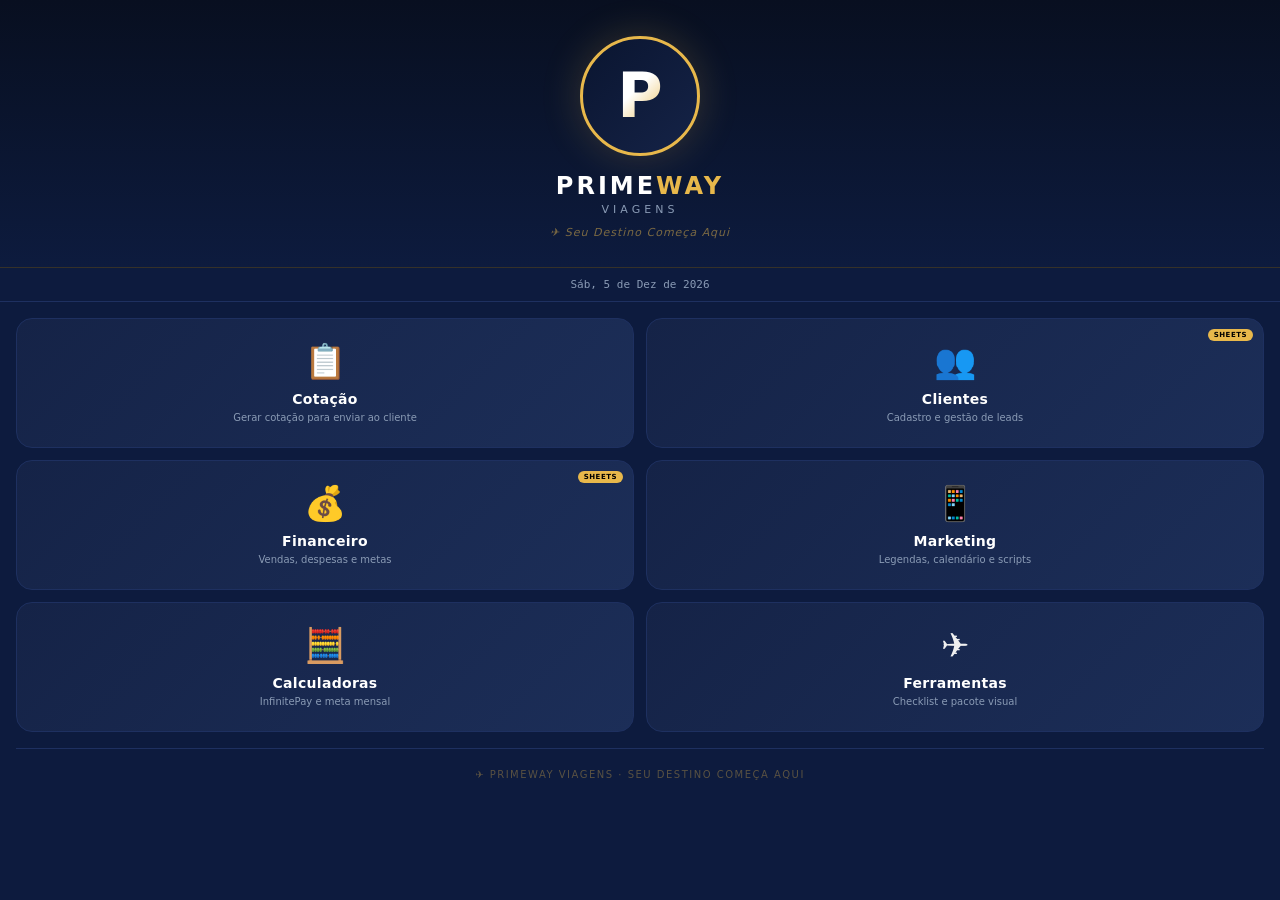
==== index.html @ 22049137 "Add files via upload" ====
<!DOCTYPE html>
<html lang="pt-BR">
<head>
<meta charset="UTF-8">
<meta name="viewport" content="width=device-width, initial-scale=1.0">
<meta name="theme-color" content="#e8b84b">
<meta name="apple-mobile-web-app-capable" content="yes">
<meta name="apple-mobile-web-app-status-bar-style" content="black-translucent">
<meta name="apple-mobile-web-app-title" content="PrimeWay">
<title>PrimeWay Viagens</title>
<link rel="stylesheet" href="style.css">
<link rel="manifest" href="manifest.json">
</head>
<body>

<!-- ═══ HOME ═══ -->
<div class="screen active" id="s-home">
  <div class="home-header">
    <div class="home-logo-circle"><div class="home-logo-p">P</div></div>
    <div class="home-brand">PRIME<span>WAY</span></div>
    <div class="home-viagens">Viagens</div>
    <div class="home-tagline">✈️ Seu Destino Começa Aqui</div>
  </div>
  <div class="home-date" id="home-date"></div>
  <div class="modules-grid">
    <div class="mod-card" onclick="ir('s-cotacao')">
      <span class="mod-ico">📋</span>
      <div class="mod-name">Cotação</div>
      <div class="mod-desc">Gerar cotação para enviar ao cliente</div>
    </div>
    <div class="mod-card" onclick="ir('s-clientes')">
      <span class="mod-ico">👥</span>
      <div class="mod-name">Clientes</div>
      <div class="mod-desc">Cadastro e gestão de leads</div>
      <div class="mod-badge">SHEETS</div>
    </div>
    <div class="mod-card" onclick="ir('s-financeiro')">
      <span class="mod-ico">💰</span>
      <div class="mod-name">Financeiro</div>
      <div class="mod-desc">Vendas, despesas e metas</div>
      <div class="mod-badge">SHEETS</div>
    </div>
    <div class="mod-card" onclick="ir('s-marketing')">
      <span class="mod-ico">📱</span>
      <div class="mod-name">Marketing</div>
      <div class="mod-desc">Legendas, calendário e scripts</div>
    </div>
    <div class="mod-card" onclick="ir('s-calc')">
      <span class="mod-ico">🧮</span>
      <div class="mod-name">Calculadoras</div>
      <div class="mod-desc">InfinitePay e meta mensal</div>
    </div>
    <div class="mod-card" onclick="ir('s-ferramentas')">
      <span class="mod-ico">✈️</span>
      <div class="mod-name">Ferramentas</div>
      <div class="mod-desc">Checklist e pacote visual</div>
    </div>
  </div>
  <div class="home-footer">✈️ PRIMEWAY VIAGENS · SEU DESTINO COMEÇA AQUI</div>
</div>

<!-- ═══ COTAÇÃO ═══ -->
<div class="screen" id="s-cotacao">
  <div class="mod-header">
    <button class="back-btn" onclick="voltar()">← Voltar</button>
    <div class="mod-header-info">
      <div class="mod-header-title">Gerador de Cotação</div>
      <div class="mod-header-sub">Texto para enviar ao cliente</div>
    </div>
    <span style="font-size:22px;">📋</span>
  </div>
  <div class="wrap">
    <div class="sec-lbl">Cliente</div>
    <div class="field"><label>Nome do cliente</label><input id="cot-nome" type="text" placeholder="Ex: Ana Silva" /></div>
    <div class="field"><label>Destino</label><input id="cot-dest" type="text" placeholder="Ex: Fortaleza, Cancún..." /></div>
    <div class="sec-lbl">Aéreo</div>
    <div class="grid2">
      <div class="field"><label>Data ida</label><input id="cot-dida" type="date" /></div>
      <div class="field"><label>Hora ida</label><input id="cot-hida" type="time" /></div>
    </div>
    <div class="grid2">
      <div class="field"><label>Data volta</label><input id="cot-dvolta" type="date" /></div>
      <div class="field"><label>Hora volta</label><input id="cot-hvolta" type="time" /></div>
    </div>
    <div class="field"><label>Cia Aérea</label><input id="cot-cia" type="text" placeholder="Ex: LATAM, GOL, Azul..." /></div>
    <div class="field"><label>Tipo de voo</label>
      <select id="cot-voo">
        <option value="">—</option>
        <option>Voo direto</option>
        <option>Com 1 escala</option>
        <option>Com 2 escalas</option>
      </select>
    </div>
    <div style="display:flex;align-items:center;justify-content:space-between;background:#152347;border:1px solid #1e3060;border-radius:10px;padding:11px 13px;margin-bottom:7px;">
      <span style="font-size:13px;color:#8a9bb5;">Bagagem 23kg inclusa</span>
      <button class="chip" id="tog-mala" onclick="this.classList.toggle('on');this.textContent=this.classList.contains('on')?'Sim':'Não';">Não</button>
    </div>
    <div class="sec-lbl">Hospedagem</div>
    <div class="field"><label>Hotel</label><input id="cot-hotel" type="text" placeholder="Ex: Hilton Garden Inn" /></div>
    <div class="grid2">
      <div class="field"><label>Categoria</label>
        <select id="cot-hcat">
          <option value="">—</option>
          <option>3 estrelas</option><option>4 estrelas</option>
          <option>5 estrelas</option><option>Resort</option><option>Pousada</option>
        </select>
      </div>
      <div class="field"><label>Noites</label><input id="cot-noites" type="number" placeholder="Ex: 5" min="1" /></div>
    </div>
    <div class="field"><label>Regime</label>
      <select id="cot-regime">
        <option value="">—</option>
        <option>Sem alimentação</option><option>Café da manhã incluso</option>
        <option>Meia pensão</option><option>All Inclusive</option>
      </select>
    </div>
    <div class="sec-lbl">Serviços</div>
    <div style="display:flex;align-items:center;justify-content:space-between;background:#152347;border:1px solid #1e3060;border-radius:10px;padding:11px 13px;margin-bottom:7px;">
      <span style="font-size:13px;color:#8a9bb5;">Transfer incluso</span>
      <button class="chip" id="tog-transfer" onclick="this.classList.toggle('on');this.textContent=this.classList.contains('on')?'Sim':'Não';">Não</button>
    </div>
    <div style="display:flex;align-items:center;justify-content:space-between;background:#152347;border:1px solid #1e3060;border-radius:10px;padding:11px 13px;margin-bottom:7px;">
      <span style="font-size:13px;color:#8a9bb5;">Seguro viagem incluso</span>
      <button class="chip" id="tog-seguro-cot" onclick="this.classList.toggle('on');this.textContent=this.classList.contains('on')?'Sim':'Não';">Não</button>
    </div>
    <div class="sec-lbl">Valores</div>
    <div class="grid2">
      <div class="field"><label>Valor por pessoa</label><input id="cot-vpax" type="text" inputmode="numeric" placeholder="0,00" oninput="fmtV(this)" /></div>
      <div class="field"><label>Nº passageiros</label><input id="cot-pax" type="number" placeholder="1" min="1" /></div>
    </div>
    <div class="field"><label>Valor total</label><input id="cot-total" type="text" inputmode="numeric" placeholder="0,00" oninput="fmtV(this)" /></div>
    <div class="field"><label>Forma de pagamento</label><input id="cot-pgto" type="text" placeholder="Ex: 10x no cartão, Pix à vista" /></div>
    <div class="sec-lbl">Adicionais</div>
    <div class="field"><textarea id="cot-add" placeholder="Passeios, ingressos, observações..."></textarea></div>
    <button class="btn-gold" onclick="gerarCotacao()">✦ GERAR COTAÇÃO</button>
    <button class="btn-sec" onclick="limparCot()">Limpar</button>
    <div id="cot-output" style="display:none;margin-top:12px;">
      <div class="output-box" id="cot-txt"></div>
      <div class="out-actions">
        <button class="btn-copy" onclick="copiarEl('cot-txt',this)">📋 Copiar</button>
        <button class="btn-wpp" onclick="wppEl('cot-txt')">📲 WhatsApp</button>
      </div>
    </div>
  </div>
</div>

<!-- ═══ CLIENTES ═══ -->
<div class="screen" id="s-clientes">
  <div class="mod-header">
    <button class="back-btn" onclick="voltar()">← Voltar</button>
    <div class="mod-header-info">
      <div class="mod-header-title">Painel de Clientes</div>
      <div class="mod-header-sub">Google Sheets sincronizado</div>
    </div>
    <div class="sync-badge s-load" id="cl-sync">⏳</div>
  </div>
  <div class="wrap">
    <div class="stats-grid" id="cl-stats">
      <div class="stat"><div class="stat-n" style="color:#60b4ff">—</div><div class="stat-l">Leads</div></div>
      <div class="stat"><div class="stat-n" style="color:#e8b84b">—</div><div class="stat-l">Andamento</div></div>
      <div class="stat"><div class="stat-n" style="color:#4af0a0">—</div><div class="stat-l">Fechados</div></div>
      <div class="stat"><div class="stat-n" style="color:#b78aff">—</div><div class="stat-l">Viajaram</div></div>
    </div>
    <div class="top-bar">
      <div class="search-wrap"><span>🔍</span><input id="cl-busca" type="text" placeholder="Buscar..." oninput="renderCL()" /></div>
      <button class="btn-sync-sm" onclick="carregarCL()">🔄</button>
      <button class="btn-add" onclick="abrirModalCL()">+ Novo</button>
    </div>
    <div class="ftags">
      <button class="ftag on" data-f="todos" onclick="setFCL('todos')">Todos</button>
      <button class="ftag" data-f="lead" onclick="setFCL('lead')">🔵 Lead</button>
      <button class="ftag" data-f="cotado" onclick="setFCL('cotado')">🟡 Cotado</button>
      <button class="ftag" data-f="negociando" onclick="setFCL('negociando')">🟣 Negociando</button>
      <button class="ftag" data-f="fechado" onclick="setFCL('fechado')">🟢 Fechado</button>
      <button class="ftag" data-f="viajou" onclick="setFCL('viajou')">🩷 Viajou</button>
      <button class="ftag" data-f="perdido" onclick="setFCL('perdido')">🔴 Perdido</button>
    </div>
    <div id="cl-lista"><div class="empty"><span>⏳</span>Carregando...</div></div>
  </div>
</div>

<!-- ═══ FINANCEIRO ═══ -->
<div class="screen" id="s-financeiro">
  <div class="mod-header">
    <button class="back-btn" onclick="voltar()">← Voltar</button>
    <div class="mod-header-info">
      <div class="mod-header-title">Controle Financeiro</div>
      <div class="mod-header-sub">Google Sheets sincronizado</div>
    </div>
    <div class="sync-badge s-load" id="fin-sync">⏳</div>
  </div>
  <div class="wrap">
    <div style="display:flex;gap:7px;margin-bottom:10px;">
      <select class="field" style="flex:1;padding:9px 12px;margin:0;" id="fin-mes" onchange="carregarFIN()">
        <option value="0">Janeiro</option><option value="1">Fevereiro</option>
        <option value="2">Março</option><option value="3">Abril</option>
        <option value="4">Maio</option><option value="5">Junho</option>
        <option value="6">Julho</option><option value="7">Agosto</option>
        <option value="8">Setembro</option><option value="9">Outubro</option>
        <option value="10">Novembro</option><option value="11">Dezembro</option>
      </select>
      <button class="btn-sync-sm" onclick="carregarFIN()">🔄</button>
    </div>
    <div class="grid2" id="fin-kpis-top" style="gap:8px;margin-bottom:8px;"></div>
    <div class="grid3" id="fin-kpis-bot" style="gap:8px;margin-bottom:10px;"></div>
    <div class="kcard" style="margin-bottom:10px;">
      <div style="display:flex;justify-content:space-between;align-items:center;margin-bottom:10px;">
        <div style="font-size:10px;font-weight:700;color:#8a9bb5;letter-spacing:1px;text-transform:uppercase;">🎯 Meta do mês</div>
        <button style="background:transparent;border:1px solid #1e3060;border-radius:6px;padding:4px 9px;font-size:10px;color:#8a9bb5;cursor:pointer;" onclick="abrirMetaFIN()">✏️ Alterar</button>
      </div>
      <div class="prog-wrap"><div class="prog-bar" id="fin-prog" style="width:0%"></div></div>
      <div class="meta-info" id="fin-meta-info"><span>Defina uma meta</span><span></span></div>
    </div>
    <div class="tabs">
      <button class="tab on" id="fin-tab-0" onclick="setTabFIN(0)">💰 Vendas</button>
      <button class="tab" id="fin-tab-1" onclick="setTabFIN(1)">📤 Despesas</button>
    </div>
    <div id="fin-pane-0">
      <button class="btn-gold" onclick="abrirVendaFIN()" style="margin-bottom:10px;">+ Registrar Venda</button>
      <div id="fin-vendas"></div>
    </div>
    <div id="fin-pane-1" style="display:none">
      <button class="btn-gold" onclick="abrirDespFIN()" style="margin-bottom:10px;">+ Registrar Despesa</button>
      <div id="fin-despesas"></div>
    </div>
  </div>
</div>

<!-- ═══ MARKETING ═══ -->
<div class="screen" id="s-marketing">
  <div class="mod-header">
    <button class="back-btn" onclick="voltar()">← Voltar</button>
    <div class="mod-header-info">
      <div class="mod-header-title">Kit de Marketing</div>
      <div class="mod-header-sub">Legendas, Calendário e Scripts</div>
    </div>
    <span style="font-size:22px;">📱</span>
  </div>
  <div class="wrap">
    <div class="tabs" style="margin-bottom:14px;">
      <button class="tab on" id="mkt-tab-0" onclick="setTabMKT(0)">✍️ Legendas</button>
      <button class="tab" id="mkt-tab-1" onclick="setTabMKT(1)">📅 Calendário</button>
      <button class="tab" id="mkt-tab-2" onclick="setTabMKT(2)">💬 Scripts</button>
    </div>
    <!-- LEGENDAS -->
    <div id="mkt-pane-0">
      <div class="sec-lbl">Tipo de post</div>
      <div class="chips" id="mkt-chips-tipo">
        <button class="chip on" data-v="promo" onclick="tMKT(this,'tipo')">🔥 Promoção</button>
        <button class="chip" data-v="pacote" onclick="tMKT(this,'tipo')">📦 Pacote</button>
        <button class="chip" data-v="dica" onclick="tMKT(this,'tipo')">💡 Dica</button>
        <button class="chip" data-v="inspi" onclick="tMKT(this,'tipo')">✨ Inspiração</button>
        <button class="chip" data-v="destaque" onclick="tMKT(this,'tipo')">📍 Destino</button>
      </div>
      <div class="sec-lbl">Público</div>
      <div class="chips" id="mkt-chips-pub">
        <button class="chip on" data-v="familia" onclick="tMKT(this,'pub')">👨‍👩‍👧 Família</button>
        <button class="chip" data-v="casal" onclick="tMKT(this,'pub')">💑 Casal</button>
        <button class="chip" data-v="geral" onclick="tMKT(this,'pub')">👥 Geral</button>
      </div>
      <div class="field"><label>Destino</label><input id="mkt-dest" type="text" placeholder="Ex: Fortaleza, Gramado..." /></div>
      <div class="grid2">
        <div class="field"><label>Preço</label><input id="mkt-preco" type="text" placeholder="Ex: R$ 1.890" /></div>
        <div class="field"><label>Parcelamento</label><input id="mkt-parc" type="text" placeholder="Ex: 10x" /></div>
      </div>
      <div class="field"><label>Destaque do pacote</label><input id="mkt-destaques" type="text" placeholder="Ex: Voo + hotel + café" /></div>
      <div class="field"><label>Período</label><input id="mkt-periodo" type="text" placeholder="Ex: Julho" /></div>
      <button class="btn-gold" onclick="gerarLegenda()">✦ GERAR LEGENDA</button>
      <button class="btn-sec" onclick="gerarLegenda(true)">↻ Outra versão</button>
      <div id="mkt-lg-out" style="display:none;margin-top:12px;">
        <div class="output-box" id="mkt-lg-txt"></div>
        <div class="out-actions">
          <button class="btn-copy" onclick="copiarEl('mkt-lg-txt',this)">📋 Copiar</button>
          <button class="btn-wpp" onclick="wppEl('mkt-lg-txt')">📲 WhatsApp</button>
        </div>
      </div>
    </div>
    <!-- CALENDÁRIO -->
    <div id="mkt-pane-1" style="display:none">
      <div class="field"><label>Mês</label>
        <select id="mkt-cal-mes">
          <option>Janeiro</option><option>Fevereiro</option><option>Março</option>
          <option>Abril</option><option>Maio</option><option>Junho</option>
          <option selected>Julho</option><option>Agosto</option><option>Setembro</option>
          <option>Outubro</option><option>Novembro</option><option>Dezembro</option>
        </select>
      </div>
      <div class="field"><label>Destinos (separe por vírgula)</label><input id="mkt-cal-dest" type="text" placeholder="Ex: Fortaleza, Gramado, Buenos Aires" /></div>
      <button class="btn-gold" onclick="gerarCal()">✦ GERAR CALENDÁRIO</button>
      <div id="mkt-cal-out" style="display:none;margin-top:12px;"></div>
    </div>
    <!-- SCRIPTS -->
    <div id="mkt-pane-2" style="display:none">
      <div class="field"><label>Nome do cliente</label><input id="mkt-sc-nome" type="text" placeholder="Ex: Ana" oninput="renderScripts()" /></div>
      <div class="field"><label>Destino</label><input id="mkt-sc-dest" type="text" placeholder="Ex: Fortaleza" oninput="renderScripts()" /></div>
      <div id="mkt-scripts" style="margin-top:8px;"></div>
    </div>
  </div>
</div>

<!-- ═══ CALCULADORAS ═══ -->
<div class="screen" id="s-calc">
  <div class="mod-header">
    <button class="back-btn" onclick="voltar()">← Voltar</button>
    <div class="mod-header-info">
      <div class="mod-header-title">Calculadoras</div>
      <div class="mod-header-sub">InfinitePay e Meta Mensal</div>
    </div>
    <span style="font-size:22px;">🧮</span>
  </div>
  <div class="wrap">
    <div class="tabs">
      <button class="tab on" id="calc-tab-0" onclick="setTabCALC(0)">💳 InfinitePay</button>
      <button class="tab" id="calc-tab-1" onclick="setTabCALC(1)">🎯 Meta Mensal</button>
    </div>
    <!-- INFINITEPAY -->
    <div id="calc-pane-0">
      <div class="sec-lbl">Canal</div>
      <div class="chips" id="calc-chips-canal">
        <button class="chip on" data-v="maquininha" onclick="tCALC(this,'canal')">🖥️ Maquininha</button>
        <button class="chip" data-v="link" onclick="tCALC(this,'canal')">🔗 Link Online</button>
      </div>
      <div class="sec-lbl">Modalidade</div>
      <div class="chips" id="calc-chips-tipo">
        <button class="chip on" data-v="credito" onclick="tCALC(this,'tipo')">Crédito</button>
        <button class="chip" data-v="debito" onclick="tCALC(this,'tipo')">Débito</button>
        <button class="chip" data-v="pix" onclick="tCALC(this,'tipo')">Pix</button>
      </div>
      <div id="calc-parc-sec">
        <div class="sec-lbl">Parcelas</div>
        <div class="parc-wrap" id="calc-parc-wrap"></div>
      </div>
      <div class="sec-lbl">Valor que você quer receber</div>
      <div class="field"><label>R$</label><input id="calc-valor" type="text" inputmode="numeric" placeholder="0,00" oninput="fmtV(this);calcIP()" /></div>
      <div class="divl"></div>
      <div id="calc-ip-res"><div class="empty"><span>🧮</span>Digite um valor acima</div></div>
    </div>
    <!-- META -->
    <div id="calc-pane-1" style="display:none">
      <div class="sec-lbl">Defina sua meta</div>
      <div class="field"><label>Meta de comissão no mês (R$)</label><input id="meta-val" type="text" inputmode="numeric" placeholder="Ex: 3.000,00" oninput="fmtV(this);calcMeta()" /></div>
      <div class="field"><label>Dias úteis no mês</label><input id="meta-dias" type="number" placeholder="22" value="22" oninput="calcMeta()" /></div>
      <div class="field"><label>Ticket médio por venda (R$)</label><input id="meta-ticket" type="text" inputmode="numeric" placeholder="Ex: 500,00" oninput="fmtV(this);calcMeta()" /></div>
      <div class="divl"></div>
      <div id="meta-res"><div class="empty"><span>🎯</span>Preencha os campos acima</div></div>
    </div>
  </div>
</div>

<!-- ═══ FERRAMENTAS ═══ -->
<div class="screen" id="s-ferramentas">
  <div class="mod-header">
    <button class="back-btn" onclick="voltar()">← Voltar</button>
    <div class="mod-header-info">
      <div class="mod-header-title">Ferramentas</div>
      <div class="mod-header-sub">Checklist e Pacote Visual</div>
    </div>
    <span style="font-size:22px;">✈️</span>
  </div>
  <div class="wrap">
    <div class="tabs">
      <button class="tab on" id="fer-tab-0" onclick="setTabFER(0)">☑️ Checklist</button>
      <button class="tab" id="fer-tab-1" onclick="setTabFER(1)">🎨 Pacote Visual</button>
    </div>
    <!-- CHECKLIST -->
    <div id="fer-pane-0">
      <div class="field"><label>Nome do cliente</label><input id="ck-nome" type="text" placeholder="Ex: Ana e João" /></div>
      <div class="grid2">
        <div class="field"><label>Destino</label><input id="ck-dest" type="text" placeholder="Ex: Cancún" /></div>
        <div class="field"><label>Data ida</label><input id="ck-data" type="date" /></div>
      </div>
      <div class="sec-lbl">Tipo de viagem</div>
      <div class="chips" id="ck-chips-tipo">
        <button class="chip on" data-v="nacional" onclick="tCK(this)">🇧🇷 Nacional</button>
        <button class="chip" data-v="internacional" onclick="tCK(this)">🌎 Internacional</button>
      </div>
      <div class="sec-lbl">Incluso no pacote</div>
      <div class="chips" id="ck-chips-inc">
        <button class="chip on" data-v="voo" onclick="mCK(this)">✈️ Voo</button>
        <button class="chip on" data-v="hotel" onclick="mCK(this)">🏨 Hotel</button>
        <button class="chip" data-v="transfer" onclick="mCK(this)">🚐 Transfer</button>
        <button class="chip" data-v="carro" onclick="mCK(this)">🚗 Carro</button>
        <button class="chip" data-v="seguro" onclick="mCK(this)">🛡️ Seguro</button>
      </div>
      <button class="btn-gold" onclick="gerarCK()">✦ GERAR CHECKLIST</button>
      <div id="ck-output" style="display:none;margin-top:12px;">
        <div class="out-tabs">
          <button class="otab on" id="ck-ot-0" onclick="setOTabCK(0)">☑️ Interativo</button>
          <button class="otab" id="ck-ot-1" onclick="setOTabCK(1)">📲 Enviar</button>
        </div>
        <div id="ck-out-0"></div>
        <div id="ck-out-1" style="display:none"></div>
      </div>
    </div>
    <!-- PACOTE VISUAL -->
    <div id="fer-pane-1" style="display:none">
      <div class="field"><label>Destino</label><input id="pv-dest" type="text" placeholder="Ex: Fortaleza, Cancún..." /></div>
      <div class="grid2">
        <div class="field"><label>Duração</label><input id="pv-dur" type="text" placeholder="Ex: 5 dias / 4 noites" /></div>
        <div class="field"><label>Período</label><input id="pv-periodo" type="text" placeholder="Ex: Julho" /></div>
      </div>
      <div class="sec-lbl">Público</div>
      <div class="chips" id="pv-chips-pub">
        <button class="chip on" data-v="Família" onclick="tPV(this,'pub')">👨‍👩‍👧 Família</button>
        <button class="chip" data-v="Casal" onclick="tPV(this,'pub')">💑 Casal</button>
        <button class="chip" data-v="Individual" onclick="tPV(this,'pub')">👤 Individual</button>
      </div>
      <div class="sec-lbl">Incluso</div>
      <div class="chips" id="pv-chips-inc">
        <button class="chip on" data-v="✈️ Passagem aérea" onclick="mPV(this)">✈️ Passagem</button>
        <button class="chip on" data-v="🏨 Hotel" onclick="mPV(this)">🏨 Hotel</button>
        <button class="chip" data-v="🚐 Transfer" onclick="mPV(this)">🚐 Transfer</button>
        <button class="chip" data-v="🍳 Café da manhã" onclick="mPV(this)">🍳 Café</button>
        <button class="chip" data-v="🛡️ Seguro viagem" onclick="mPV(this)">🛡️ Seguro</button>
        <button class="chip" data-v="🎡 Passeios" onclick="mPV(this)">🎡 Passeios</button>
      </div>
      <div class="grid2">
        <div class="field"><label>Preço por pessoa</label><input id="pv-preco" type="text" inputmode="numeric" placeholder="0,00" oninput="fmtV(this)" /></div>
        <div class="field"><label>Parcelamento</label><input id="pv-parc" type="text" placeholder="Ex: 10x no cartão" /></div>
      </div>
      <div class="sec-lbl">Tema visual</div>
      <div class="tema-grid">
        <button class="tema-btn on" data-t="t-praia" onclick="tTema(this)">🏖️<span>Praia</span></button>
        <button class="tema-btn" data-t="t-montanha" onclick="tTema(this)">🏔️<span>Natureza</span></button>
        <button class="tema-btn" data-t="t-cidade" onclick="tTema(this)">🌆<span>Cidade</span></button>
        <button class="tema-btn" data-t="t-romance" onclick="tTema(this)">💑<span>Romance</span></button>
        <button class="tema-btn" data-t="t-aventura" onclick="tTema(this)">🧗<span>Aventura</span></button>
        <button class="tema-btn" data-t="t-luxo" onclick="tTema(this)">✨<span>Premium</span></button>
      </div>
      <button class="btn-gold" onclick="gerarPV()">✦ GERAR PACOTE</button>
      <div id="pv-output" style="display:none;margin-top:12px;">
        <div class="out-tabs">
          <button class="otab on" id="pv-ot-0" onclick="setOTabPV(0)">🎨 Card</button>
          <button class="otab" id="pv-ot-1" onclick="setOTabPV(1)">📝 Canva</button>
          <button class="otab" id="pv-ot-2" onclick="setOTabPV(2)">📲 WhatsApp</button>
        </div>
        <div id="pv-out-0"></div>
        <div id="pv-out-1" style="display:none"></div>
        <div id="pv-out-2" style="display:none"></div>
      </div>
    </div>
  </div>
</div>

<!-- ═══ MODAL CLIENTES ═══ -->
<div class="overlay" id="ov-cl" onclick="fOv('ov-cl',event)">
  <div class="modal" onclick="event.stopPropagation()">
    <div class="modal-title" id="cl-modal-title">Novo Cliente</div>
    <input type="hidden" id="cl-edit-id" />
    <div class="mgrid2">
      <div class="mfield"><label>Nome</label><input id="cl-f-nome" type="text" /></div>
      <div class="mfield"><label>WhatsApp</label><input id="cl-f-wpp" type="tel" /></div>
    </div>
    <div class="mgrid2">
      <div class="mfield"><label>Destino</label><input id="cl-f-dest" type="text" /></div>
      <div class="mfield"><label>Público</label>
        <select id="cl-f-pub"><option>Família</option><option>Casal</option><option>Individual</option><option>Grupo</option></select>
      </div>
    </div>
    <div class="mgrid2">
      <div class="mfield"><label>Valor (R$)</label><input id="cl-f-valor" type="text" inputmode="numeric" placeholder="0,00" oninput="fmtV(this)" /></div>
      <div class="mfield"><label>Data viagem</label><input id="cl-f-data" type="date" /></div>
    </div>
    <div class="mgrid2">
      <div class="mfield"><label>Status</label>
        <select id="cl-f-status">
          <option value="lead">🔵 Lead</option><option value="cotado">🟡 Cotado</option>
          <option value="negociando">🟣 Negociando</option><option value="fechado">🟢 Fechado</option>
          <option value="viajou">🩷 Viajou</option><option value="perdido">🔴 Perdido</option>
        </select>
      </div>
      <div class="mfield"><label>Follow-up</label><input id="cl-f-fu" type="date" /></div>
    </div>
    <div class="mfield"><label>Observações</label><textarea id="cl-f-obs"></textarea></div>
    <button class="btn-gold" id="cl-save-btn" onclick="salvarCL()">💾 Salvar</button>
    <button class="btn-sec" onclick="fOv('ov-cl')">Cancelar</button>
  </div>
</div>

<!-- ═══ MODAL VENDA ═══ -->
<div class="overlay" id="ov-fin-v" onclick="fOv('ov-fin-v',event)">
  <div class="modal" onclick="event.stopPropagation()">
    <div class="modal-title" id="fin-v-title">Registrar Venda</div>
    <input type="hidden" id="fin-v-id" />
    <div class="mfield"><label>Cliente / Destino</label><input id="fin-v-nome" type="text" placeholder="Ex: Ana — Fortaleza" /></div>
    <div class="mgrid2">
      <div class="mfield"><label>Hotel (R$)</label><input id="fin-v-hotel" type="text" inputmode="numeric" placeholder="0,00" oninput="fmtV(this);calcComFIN()" /></div>
      <div class="mfield"><label>Margem hotel</label>
        <select id="fin-v-mh" onchange="calcComFIN()"><option value="0">0%</option><option value="5">5%</option><option value="10" selected>10%</option><option value="15">15%</option></select>
      </div>
    </div>
    <div class="mgrid2">
      <div class="mfield"><label>Voo (R$)</label><input id="fin-v-voo" type="text" inputmode="numeric" placeholder="0,00" oninput="fmtV(this);calcComFIN()" /></div>
      <div class="mfield"><label>Margem voo</label>
        <select id="fin-v-mv" onchange="calcComFIN()"><option value="0">0%</option><option value="5" selected>5%</option><option value="10">10%</option></select>
      </div>
    </div>
    <div class="mgrid2">
      <div class="mfield"><label>Outros (R$)</label><input id="fin-v-out" type="text" inputmode="numeric" placeholder="0,00" oninput="fmtV(this);calcComFIN()" /></div>
      <div class="mfield"><label>Margem outros</label>
        <select id="fin-v-mo" onchange="calcComFIN()"><option value="0" selected>0%</option><option value="5">5%</option><option value="10">10%</option><option value="15">15%</option></select>
      </div>
    </div>
    <div class="mgrid2">
      <div class="mfield"><label>Seguro (R$)</label><input id="fin-v-seg" type="text" inputmode="numeric" placeholder="0,00" oninput="fmtV(this);calcComFIN()" /></div>
      <div class="mfield"><label>Data fechamento</label><input id="fin-v-data" type="date" /></div>
    </div>
    <div class="preview-box" id="fin-v-prev">Preencha os valores</div>
    <button class="btn-gold" id="fin-v-btn" onclick="salvarVendaFIN()">💾 Salvar Venda</button>
    <button class="btn-sec" onclick="fOv('ov-fin-v')">Cancelar</button>
  </div>
</div>

<!-- ═══ MODAL DESPESA ═══ -->
<div class="overlay" id="ov-fin-d" onclick="fOv('ov-fin-d',event)">
  <div class="modal" onclick="event.stopPropagation()">
    <div class="modal-title">Registrar Despesa</div>
    <div class="mfield"><label>Descrição</label><input id="fin-d-nome" type="text" placeholder="Ex: Canva Pro, Google Ads..." /></div>
    <div class="mgrid2">
      <div class="mfield"><label>Valor (R$)</label><input id="fin-d-val" type="text" inputmode="numeric" placeholder="0,00" oninput="fmtV(this)" /></div>
      <div class="mfield"><label>Categoria</label>
        <select id="fin-d-cat"><option>📱 Marketing</option><option>🛠️ Ferramentas</option><option>📦 Operacional</option><option>💼 Outros</option></select>
      </div>
    </div>
    <div class="mfield"><label>Data</label><input id="fin-d-data" type="date" /></div>
    <button class="btn-gold" id="fin-d-btn" onclick="salvarDespFIN()">💾 Salvar</button>
    <button class="btn-sec" onclick="fOv('ov-fin-d')">Cancelar</button>
  </div>
</div>

<!-- ═══ MODAL META ═══ -->
<div class="overlay" id="ov-fin-m" onclick="fOv('ov-fin-m',event)">
  <div class="modal" onclick="event.stopPropagation()">
    <div class="modal-title">🎯 Meta do Mês</div>
    <div class="mfield"><label>Meta de comissão (R$)</label><input id="fin-m-val" type="text" inputmode="numeric" placeholder="0,00" oninput="fmtV(this)" /></div>
    <button class="btn-gold" onclick="salvarMetaFIN()">✅ Salvar Meta</button>
    <button class="btn-sec" onclick="fOv('ov-fin-m')">Cancelar</button>
  </div>
</div>

<div class="toast" id="toast"></div>

<script src="app-part1.js"></script>
<script src="app-part2.js"></script>
</body>
</html>
---- style.css ----
:root{
  --navy:#0d1b3e;--navy2:#152347;--navy3:#1c2e58;
  --gold:#e8b84b;--gold2:#c9920a;
  --text:#f0f0f0;--muted:#8a9bb5;--border:#1e3060;
  --green:#4af0a0;--red:#ff6b6b;--blue:#60b4ff;--purple:#b78aff;
}
*{box-sizing:border-box;margin:0;padding:0;}
body{background:var(--navy);color:var(--text);font-family:system-ui,-apple-system,sans-serif;min-height:100vh;overflow-x:hidden;}
.screen{display:none;min-height:100vh;}.screen.active{display:block;}

/* HOME */
.home-header{background:linear-gradient(180deg,#080f20,var(--navy));padding:36px 20px 28px;text-align:center;border-bottom:1px solid rgba(232,184,75,.2);}
.home-logo-circle{width:120px;height:120px;border-radius:50%;border:3px solid var(--gold);margin:0 auto 16px;display:flex;align-items:center;justify-content:center;background:linear-gradient(135deg,#0a1530,#152347);box-shadow:0 0 40px rgba(232,184,75,.2);}
.home-logo-p{font-size:62px;font-weight:900;background:linear-gradient(135deg,#fff 40%,var(--gold));-webkit-background-clip:text;-webkit-text-fill-color:transparent;line-height:1;}
.home-brand{font-size:24px;font-weight:800;letter-spacing:3px;color:#fff;}
.home-brand span{color:var(--gold);}
.home-viagens{font-size:11px;letter-spacing:4px;color:var(--muted);text-transform:uppercase;margin-top:3px;}
.home-tagline{font-size:11px;color:rgba(232,184,75,.5);margin-top:10px;font-style:italic;letter-spacing:1px;}
.home-date{text-align:center;padding:10px;font-size:11px;color:var(--muted);font-family:monospace;border-bottom:1px solid var(--border);}
.modules-grid{display:grid;grid-template-columns:1fr 1fr;gap:12px;padding:16px;}
.mod-card{background:linear-gradient(135deg,var(--navy2),var(--navy3));border:1px solid var(--border);border-radius:16px;padding:22px 14px;text-align:center;cursor:pointer;transition:all .2s;position:relative;overflow:hidden;}
.mod-card:active{transform:scale(.97);border-color:rgba(232,184,75,.4);}
.mod-ico{font-size:34px;margin-bottom:10px;display:block;}
.mod-name{font-size:14px;font-weight:800;color:#fff;letter-spacing:.3px;}
.mod-desc{font-size:10px;color:var(--muted);margin-top:4px;line-height:1.4;}
.mod-badge{position:absolute;top:10px;right:10px;background:var(--gold);color:#000;font-size:7px;font-weight:800;padding:2px 6px;border-radius:6px;letter-spacing:.5px;}
.home-footer{text-align:center;padding:20px 16px;font-size:10px;color:rgba(232,184,75,.35);letter-spacing:1.5px;border-top:1px solid var(--border);margin:0 16px;}

/* MODULE HEADER */
.mod-header{background:linear-gradient(135deg,#080f20,var(--navy2));border-bottom:1px solid rgba(232,184,75,.15);padding:14px 16px;display:flex;align-items:center;gap:12px;position:sticky;top:0;z-index:50;}
.back-btn{background:rgba(232,184,75,.1);border:1px solid rgba(232,184,75,.3);border-radius:9px;padding:8px 14px;color:var(--gold);font-size:13px;font-weight:700;cursor:pointer;flex-shrink:0;}
.mod-header-info{flex:1;}
.mod-header-title{font-size:15px;font-weight:800;color:#fff;}
.mod-header-sub{font-size:10px;color:var(--muted);margin-top:1px;letter-spacing:.5px;text-transform:uppercase;}

/* COMMON */
.wrap{max-width:520px;margin:0 auto;padding:14px 14px 40px;}
.sec-lbl{font-size:10px;font-weight:700;color:var(--muted);letter-spacing:1.3px;text-transform:uppercase;margin-bottom:8px;margin-top:14px;display:flex;align-items:center;gap:8px;}
.sec-lbl::after{content:'';flex:1;height:1px;background:var(--border);}
.field{background:var(--navy2);border:1px solid var(--border);border-radius:10px;padding:10px 13px;margin-bottom:7px;transition:border-color .15s;}
.field:focus-within{border-color:rgba(232,184,75,.5);}
.field label{display:block;font-size:9px;font-weight:700;color:var(--muted);letter-spacing:1px;text-transform:uppercase;margin-bottom:3px;}
.field input,.field select,.field textarea{width:100%;background:transparent;border:none;outline:none;font-size:14px;color:var(--text);font-family:inherit;}
.field textarea{resize:none;min-height:56px;line-height:1.5;}
.field select option{background:var(--navy2);}
.grid2{display:grid;grid-template-columns:1fr 1fr;gap:7px;}
.grid3{display:grid;grid-template-columns:1fr 1fr 1fr;gap:7px;}
.chips{display:flex;flex-wrap:wrap;gap:6px;margin-bottom:8px;}
.chip{padding:6px 12px;border:1px solid var(--border);border-radius:16px;background:transparent;font-size:11px;font-weight:600;color:var(--muted);cursor:pointer;transition:all .15s;}
.chip.on{background:rgba(232,184,75,.12);color:var(--gold);border-color:rgba(232,184,75,.4);}
.btn-gold{width:100%;padding:14px;background:linear-gradient(135deg,var(--gold),var(--gold2));border:none;border-radius:11px;font-size:13px;font-weight:800;color:#000;cursor:pointer;letter-spacing:.3px;margin-top:6px;}
.btn-gold:active{opacity:.85;}
.btn-sec{width:100%;padding:11px;background:transparent;border:1px solid var(--border);border-radius:10px;font-size:12px;font-weight:700;color:var(--muted);cursor:pointer;margin-top:6px;}
.divl{height:1px;background:var(--border);margin:14px 0;}
.kcard{background:var(--navy2);border:1px solid var(--border);border-radius:12px;padding:12px 14px;margin-bottom:8px;}
.kcard-lbl{font-size:9px;font-weight:700;color:var(--muted);letter-spacing:1px;text-transform:uppercase;margin-bottom:4px;}
.kcard-val{font-size:20px;font-weight:800;letter-spacing:-.5px;}
.kcard-sub{font-size:10px;color:var(--muted);margin-top:3px;}
.output-box{background:var(--navy2);border:1px solid var(--border);border-radius:12px;padding:16px;white-space:pre-wrap;font-size:12px;line-height:1.8;color:var(--text);max-height:400px;overflow-y:auto;}
.out-actions{display:flex;gap:7px;margin-top:8px;}
.btn-copy{flex:1;padding:11px;border-radius:9px;border:1px solid var(--border);background:var(--navy2);font-size:11px;font-weight:700;color:var(--text);cursor:pointer;}
.btn-wpp{flex:1;padding:11px;border-radius:9px;border:none;background:#25d366;font-size:11px;font-weight:700;color:#fff;cursor:pointer;}
.empty{text-align:center;padding:28px 0;color:var(--muted);font-size:12px;line-height:2;}
.empty span{font-size:28px;display:block;margin-bottom:8px;}
.preview-box{background:rgba(74,240,160,.07);border:1px solid rgba(74,240,160,.2);border-radius:10px;padding:11px 13px;font-size:12px;color:var(--green);font-weight:700;text-align:center;margin-top:4px;}
.toast{position:fixed;bottom:24px;left:50%;transform:translateX(-50%);background:var(--navy3);border:1px solid var(--gold);color:var(--gold);padding:10px 20px;border-radius:20px;font-size:12px;font-weight:700;z-index:999;opacity:0;transition:opacity .3s;pointer-events:none;white-space:nowrap;}
.toast.show{opacity:1;}
.sync-badge{font-size:10px;padding:3px 8px;border-radius:6px;font-weight:700;flex-shrink:0;}
.s-ok{background:rgba(74,240,160,.15);color:var(--green);}
.s-err{background:rgba(255,107,107,.15);color:var(--red);}
.s-load{background:rgba(232,184,75,.15);color:var(--gold);}
.tabs{display:flex;gap:5px;margin-bottom:10px;}
.tab{flex:1;padding:9px;border:1px solid var(--border);border-radius:9px;background:transparent;color:var(--muted);font-size:11px;font-weight:700;cursor:pointer;text-align:center;}
.tab.on{background:var(--gold);color:#000;border-color:var(--gold);}
.out-tabs{display:flex;gap:5px;margin-bottom:10px;}
.otab{flex:1;padding:8px;border:1px solid var(--border);border-radius:8px;background:transparent;font-size:10px;font-weight:700;color:var(--muted);cursor:pointer;text-align:center;}
.otab.on{background:var(--navy3);color:var(--text);border-color:var(--muted);}
.det-row{display:flex;justify-content:space-between;align-items:center;padding:6px 0;border-bottom:1px solid var(--border);}
.det-row:last-child{border-bottom:none;}
.det-k{font-size:11px;color:var(--muted);}
.det-v{font-size:12px;font-weight:700;}
.top-bar{display:flex;gap:7px;margin-bottom:8px;}
.search-wrap{flex:1;background:var(--navy2);border:1px solid var(--border);border-radius:9px;padding:9px 12px;display:flex;align-items:center;gap:7px;}
.search-wrap input{flex:1;border:none;outline:none;font-size:13px;background:transparent;color:var(--text);}
.btn-add{background:linear-gradient(135deg,var(--gold),var(--gold2));border:none;border-radius:9px;padding:9px 13px;font-size:12px;font-weight:800;color:#000;cursor:pointer;}
.btn-sync-sm{background:var(--navy2);border:1px solid var(--border);border-radius:9px;padding:9px 11px;font-size:14px;cursor:pointer;}
.ftags{display:flex;gap:5px;overflow-x:auto;padding-bottom:4px;margin-bottom:8px;}
.ftag{flex-shrink:0;padding:5px 10px;border:1px solid var(--border);border-radius:14px;background:var(--navy2);font-size:10px;font-weight:700;color:var(--muted);cursor:pointer;}
.ftag.on{color:#fff;}
.ftag[data-f="todos"].on{background:var(--navy3);border-color:var(--muted);}
.ftag[data-f="lead"].on{background:#1565c0;border-color:#1565c0;}
.ftag[data-f="cotado"].on{background:#f57c00;border-color:#f57c00;color:#000;}
.ftag[data-f="negociando"].on{background:#6a1b9a;border-color:#6a1b9a;}
.ftag[data-f="fechado"].on{background:#2e7d32;border-color:#2e7d32;}
.ftag[data-f="viajou"].on{background:#880e4f;border-color:#880e4f;}
.ftag[data-f="perdido"].on{background:#b71c1c;border-color:#b71c1c;}
.stats-grid{display:grid;grid-template-columns:repeat(4,1fr);gap:6px;margin-bottom:10px;}
.stat{background:var(--navy2);border:1px solid var(--border);border-radius:10px;padding:9px 6px;text-align:center;}
.stat-n{font-size:18px;font-weight:800;}
.stat-l{font-size:8px;color:var(--muted);text-transform:uppercase;letter-spacing:.5px;margin-top:2px;}
.cc{background:var(--navy2);border:1px solid var(--border);border-radius:12px;margin-bottom:7px;overflow:hidden;}
.cc-hdr{padding:11px 13px;display:flex;align-items:center;gap:9px;cursor:pointer;}
.cc-av{width:36px;height:36px;border-radius:50%;display:flex;align-items:center;justify-content:center;font-size:13px;font-weight:800;color:#fff;flex-shrink:0;}
.cc-info{flex:1;min-width:0;}
.cc-nome{font-size:13px;font-weight:700;white-space:nowrap;overflow:hidden;text-overflow:ellipsis;}
.cc-sub{font-size:10px;color:var(--muted);margin-top:1px;}
.cc-right{text-align:right;flex-shrink:0;}
.sbadge{font-size:9px;font-weight:700;padding:3px 7px;border-radius:8px;}
.sb-lead{background:#e3f2fd;color:#1565c0;}.sb-cotado{background:#fff3e0;color:#e65100;}.sb-negociando{background:#f3e5f5;color:#6a1b9a;}.sb-fechado{background:#e8f5e9;color:#2e7d32;}.sb-viajou{background:#fce4ec;color:#880e4f;}.sb-perdido{background:#ffebee;color:#b71c1c;}
.cc-val{font-size:11px;font-weight:700;margin-top:3px;}
.cc-det{display:none;border-top:1px solid var(--border);padding:10px 13px;}
.cc-det.open{display:block;}
.dg{display:grid;grid-template-columns:1fr 1fr;gap:6px;margin-bottom:8px;}
.dg-item{background:var(--navy3);border-radius:7px;padding:7px 9px;}
.dg-lbl{font-size:8px;font-weight:700;color:var(--muted);letter-spacing:.8px;text-transform:uppercase;margin-bottom:2px;}
.dg-val{font-size:12px;font-weight:600;}
.obs-box{background:var(--navy3);border-radius:7px;padding:8px 10px;margin-bottom:8px;}
.cc-acts{display:flex;gap:5px;flex-wrap:wrap;}
.act{padding:7px 10px;border-radius:7px;border:1px solid var(--border);background:transparent;font-size:10px;font-weight:700;color:var(--muted);cursor:pointer;}
.act.wpp{background:#25d366;border-color:#25d366;color:#fff;}
.act.danger{color:var(--red);}
.fu-alerta{font-size:11px;color:var(--gold);margin-top:7px;font-weight:600;}
.prog-wrap{height:10px;background:var(--navy3);border-radius:5px;overflow:hidden;margin-bottom:6px;}
.prog-bar{height:100%;border-radius:5px;background:linear-gradient(90deg,var(--gold),var(--green));transition:width .4s;}
.meta-info{display:flex;justify-content:space-between;font-size:11px;color:var(--muted);}
.meta-info b{color:var(--text);}
.vc{background:var(--navy2);border:1px solid var(--border);border-radius:12px;margin-bottom:7px;overflow:hidden;}
.vc-hdr{padding:11px 13px;display:flex;align-items:center;gap:9px;cursor:pointer;}
.vc-ico{width:34px;height:34px;border-radius:8px;background:var(--navy3);display:flex;align-items:center;justify-content:center;font-size:15px;flex-shrink:0;}
.vc-info{flex:1;min-width:0;}
.vc-nome{font-size:13px;font-weight:700;white-space:nowrap;overflow:hidden;text-overflow:ellipsis;}
.vc-sub{font-size:10px;color:var(--muted);margin-top:1px;}
.vc-right{text-align:right;flex-shrink:0;}
.vc-com{font-size:15px;font-weight:800;color:var(--green);}
.vc-tot{font-size:10px;color:var(--muted);margin-top:1px;}
.vc-det{display:none;border-top:1px solid var(--border);padding:10px 13px;}
.vc-det.open{display:block;}
.vg{display:grid;grid-template-columns:1fr 1fr 1fr;gap:6px;margin-bottom:8px;}
.vg-item{background:var(--navy3);border-radius:7px;padding:7px 9px;}
.vg-lbl{font-size:8px;font-weight:700;color:var(--muted);letter-spacing:.8px;text-transform:uppercase;margin-bottom:2px;}
.vg-val{font-size:12px;font-weight:700;}
.dc{background:var(--navy2);border:1px solid var(--border);border-radius:12px;margin-bottom:7px;padding:11px 13px;display:flex;align-items:center;gap:9px;}
.dc-ico{font-size:18px;flex-shrink:0;}
.dc-info{flex:1;min-width:0;}
.dc-nome{font-size:13px;font-weight:700;}
.dc-sub{font-size:10px;color:var(--muted);margin-top:1px;}
.dc-val{font-size:14px;font-weight:800;color:var(--red);flex-shrink:0;}
.dc-del{background:transparent;border:none;font-size:15px;cursor:pointer;padding:4px;color:var(--muted);}
.parc-wrap{display:flex;gap:5px;flex-wrap:wrap;margin-bottom:8px;}
.parc-btn{flex:1;min-width:40px;padding:8px 2px;border:1px solid var(--border);border-radius:8px;background:transparent;color:var(--muted);font-size:11px;cursor:pointer;text-align:center;}
.parc-btn.on{border-color:var(--gold);color:var(--gold);background:rgba(232,184,75,.07);}
.cl-grupo-title{font-size:11px;font-weight:800;padding:8px 0 5px;border-bottom:1px solid var(--border);margin-bottom:5px;display:flex;align-items:center;gap:5px;}
.cl-item{display:flex;align-items:center;gap:9px;padding:7px 0;border-bottom:1px solid rgba(30,48,96,.5);cursor:pointer;}
.cl-item:last-child{border-bottom:none;}
.cl-cb{width:20px;height:20px;border:2px solid var(--border);border-radius:5px;display:flex;align-items:center;justify-content:center;flex-shrink:0;transition:all .15s;}
.cl-cb.chk{background:var(--green);border-color:var(--green);}
.cl-cb.chk::after{content:'✓';color:#000;font-size:12px;font-weight:800;}
.cl-txt{font-size:12px;color:var(--text);}
.cl-txt.chk{text-decoration:line-through;color:var(--muted);}
.cl-prog{background:var(--navy2);border:1px solid var(--border);border-radius:9px;padding:11px 13px;margin-bottom:10px;display:flex;align-items:center;gap:10px;}
.cl-prog-bar-wrap{flex:1;height:8px;background:var(--navy3);border-radius:4px;overflow:hidden;}
.cl-prog-bar{height:100%;background:linear-gradient(90deg,var(--green),#81c784);border-radius:4px;transition:width .3s;}
.cl-prog-txt{font-size:12px;font-weight:700;color:var(--green);white-space:nowrap;}
.tema-grid{display:grid;grid-template-columns:repeat(3,1fr);gap:6px;margin-bottom:8px;}
.tema-btn{padding:10px 4px;border:1px solid var(--border);border-radius:9px;background:var(--navy2);font-size:16px;cursor:pointer;text-align:center;transition:all .15s;}
.tema-btn span{display:block;font-size:9px;color:var(--muted);margin-top:3px;font-weight:600;}
.tema-btn.on{border-color:rgba(232,184,75,.5);background:rgba(232,184,75,.08);}
.prev-card{border-radius:13px;overflow:hidden;margin-bottom:10px;}
.prev-hdr{padding:18px 16px 12px;text-align:center;}
.prev-tag{font-size:9px;font-weight:800;letter-spacing:1.5px;text-transform:uppercase;padding:3px 10px;border-radius:8px;display:inline-block;margin-bottom:7px;background:rgba(255,255,255,.18);}
.prev-dest{font-size:24px;font-weight:800;line-height:1.1;margin-bottom:3px;}
.prev-sub{font-size:11px;opacity:.7;}
.prev-preco{padding:11px 16px;border-top:1px solid rgba(255,255,255,.1);}
.prev-de{font-size:9px;opacity:.6;text-transform:uppercase;letter-spacing:.8px;}
.prev-val{font-size:28px;font-weight:800;line-height:1;}
.prev-parc{font-size:11px;opacity:.7;margin-top:1px;}
.prev-inc{padding:10px 16px;border-top:1px solid rgba(255,255,255,.1);}
.prev-inc-t{font-size:9px;font-weight:800;letter-spacing:1.2px;text-transform:uppercase;margin-bottom:6px;opacity:.6;}
.prev-item{font-size:11px;padding:2px 0;}
.prev-cta{padding:12px 16px;text-align:center;}
.prev-cta-btn{display:inline-block;padding:9px 22px;border-radius:18px;font-size:11px;font-weight:800;background:rgba(255,255,255,.18);}
.prev-rod{padding:8px 16px;text-align:center;font-size:9px;opacity:.45;letter-spacing:.5px;}
.t-praia{background:linear-gradient(160deg,#006994,#00b4d8);color:#fff;}
.t-montanha{background:linear-gradient(160deg,#2d6a4f,#52b788);color:#fff;}
.t-cidade{background:linear-gradient(160deg,#1a1a2e,#16213e);color:#fff;}
.t-romance{background:linear-gradient(160deg,#c9184a,#ff4d6d);color:#fff;}
.t-aventura{background:linear-gradient(160deg,#d4500a,#f4831f);color:#fff;}
.t-luxo{background:linear-gradient(160deg,#1a1a2e,#2d2d44);color:#fff;}
.cal-day{background:var(--navy2);border:1px solid var(--border);border-radius:9px;padding:10px 12px;display:flex;gap:9px;align-items:flex-start;margin-bottom:6px;}
.cal-num{font-size:11px;font-weight:800;color:var(--gold);min-width:26px;}
.cal-tipo{font-size:8px;font-weight:700;letter-spacing:.8px;text-transform:uppercase;padding:2px 6px;border-radius:4px;display:inline-block;margin-bottom:3px;}
.t-promo{background:#fff3cd;color:#856404;}.t-dica{background:#d1ecf1;color:#0c5460;}.t-inspi{background:#d4edda;color:#155724;}.t-engaj{background:#f8d7da;color:#721c24;}.t-dest{background:#e2d9f3;color:#432874;}
.overlay{display:none;position:fixed;inset:0;background:rgba(0,0,0,.6);z-index:200;align-items:flex-end;justify-content:center;}
.overlay.open{display:flex;}
.modal{background:var(--navy2);border-radius:18px 18px 0 0;width:100%;max-width:520px;padding:20px 16px 34px;max-height:92vh;overflow-y:auto;border-top:2px solid rgba(232,184,75,.3);}
.modal-title{font-size:15px;font-weight:800;color:#fff;margin-bottom:14px;}
.mfield{background:var(--navy3);border:1px solid var(--border);border-radius:9px;padding:9px 12px;margin-bottom:7px;}
.mfield:focus-within{border-color:rgba(232,184,75,.4);}
.mfield label{display:block;font-size:9px;font-weight:700;color:var(--muted);letter-spacing:1px;text-transform:uppercase;margin-bottom:3px;}
.mfield input,.mfield select,.mfield textarea{width:100%;background:transparent;border:none;outline:none;font-size:14px;color:var(--text);font-family:inherit;}
.mfield textarea{resize:none;min-height:60px;line-height:1.5;}
.mfield select option{background:var(--navy2);}
.mgrid2{display:grid;grid-template-columns:1fr 1fr;gap:7px;}
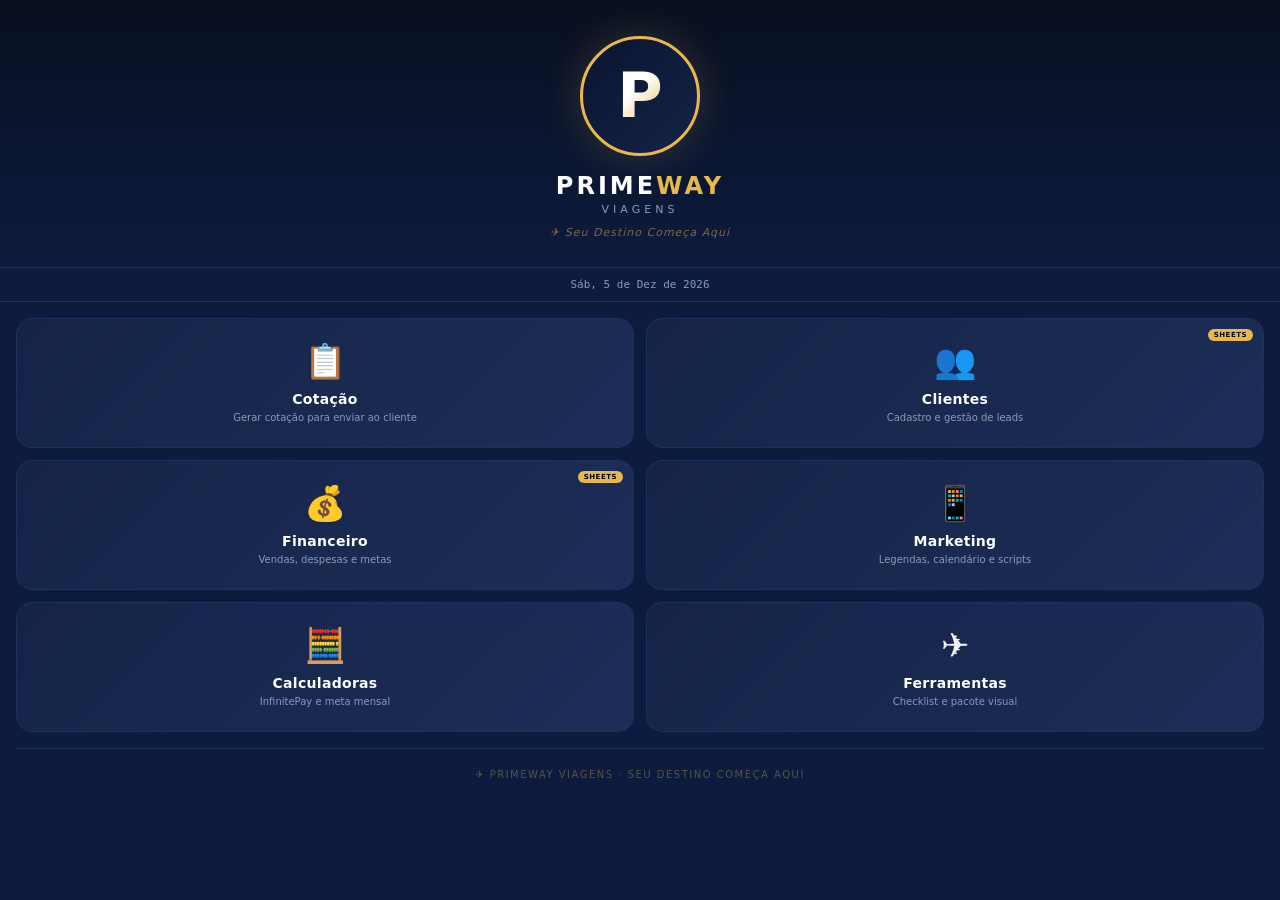
==== commit a47349ae: "Add modal for registering sales" ====
--- a/index.html
+++ b/index.html
@@ -476,40 +476,63 @@
     <button class="btn-sec" onclick="fOv('ov-cl')">Cancelar</button>
   </div>
 </div>
-
+  
 <!-- ═══ MODAL VENDA ═══ -->
 <div class="overlay" id="ov-fin-v" onclick="fOv('ov-fin-v',event)">
   <div class="modal" onclick="event.stopPropagation()">
     <div class="modal-title" id="fin-v-title">Registrar Venda</div>
     <input type="hidden" id="fin-v-id" />
     <div class="mfield"><label>Cliente / Destino</label><input id="fin-v-nome" type="text" placeholder="Ex: Ana — Fortaleza" /></div>
-    <div class="mgrid2">
-      <div class="mfield"><label>Hotel (R$)</label><input id="fin-v-hotel" type="text" inputmode="numeric" placeholder="0,00" oninput="fmtV(this);calcComFIN()" /></div>
-      <div class="mfield"><label>Margem hotel</label>
-        <select id="fin-v-mh" onchange="calcComFIN()"><option value="0">0%</option><option value="5">5%</option><option value="10" selected>10%</option><option value="15">15%</option></select>
-      </div>
-    </div>
-    <div class="mgrid2">
-      <div class="mfield"><label>Voo (R$)</label><input id="fin-v-voo" type="text" inputmode="numeric" placeholder="0,00" oninput="fmtV(this);calcComFIN()" /></div>
-      <div class="mfield"><label>Margem voo</label>
-        <select id="fin-v-mv" onchange="calcComFIN()"><option value="0">0%</option><option value="5" selected>5%</option><option value="10">10%</option></select>
-      </div>
-    </div>
-    <div class="mgrid2">
-      <div class="mfield"><label>Outros (R$)</label><input id="fin-v-out" type="text" inputmode="numeric" placeholder="0,00" oninput="fmtV(this);calcComFIN()" /></div>
-      <div class="mfield"><label>Margem outros</label>
-        <select id="fin-v-mo" onchange="calcComFIN()"><option value="0" selected>0%</option><option value="5">5%</option><option value="10">10%</option><option value="15">15%</option></select>
-      </div>
-    </div>
-    <div class="mgrid2">
-      <div class="mfield"><label>Seguro (R$)</label><input id="fin-v-seg" type="text" inputmode="numeric" placeholder="0,00" oninput="fmtV(this);calcComFIN()" /></div>
-      <div class="mfield"><label>Data fechamento</label><input id="fin-v-data" type="date" /></div>
-    </div>
+
+    <!-- TIPO DE VENDA -->
+    <div style="display:flex;gap:6px;margin-bottom:10px;">
+      <button class="tab on" id="fin-tipo-avulso" onclick="setTipoVenda('avulso')" style="flex:1;font-size:11px;">✈️ Venda Avulsa</button>
+      <button class="tab" id="fin-tipo-op" onclick="setTipoVenda('operadora')" style="flex:1;font-size:11px;">🏢 Operadora</button>
+    </div>
+
+    <!-- CAMPOS AVULSO -->
+    <div id="fin-campos-avulso">
+      <div style="background:rgba(96,180,255,.08);border:1px solid rgba(96,180,255,.2);border-radius:8px;padding:8px 12px;font-size:10px;color:#60b4ff;margin-bottom:8px;">
+        ℹ️ A comissão do voo incide apenas sobre o valor da passagem — não sobre a taxa de embarque.
+      </div>
+      <div class="mgrid2">
+        <div class="mfield"><label>Hotel (R$)</label><input id="fin-v-hotel" type="text" inputmode="numeric" placeholder="0,00" oninput="fmtV(this);calcComFIN()" /></div>
+        <div class="mfield"><label>Margem hotel</label>
+          <select id="fin-v-mh" onchange="calcComFIN()"><option value="0">0%</option><option value="5">5%</option><option value="10" selected>10%</option><option value="15">15%</option></select>
+        </div>
+      </div>
+      <div class="mgrid2">
+        <div class="mfield"><label>Passagem aérea (R$)</label><input id="fin-v-voo" type="text" inputmode="numeric" placeholder="0,00" oninput="fmtV(this);calcComFIN()" /></div>
+        <div class="mfield"><label>Margem passagem</label>
+          <select id="fin-v-mv" onchange="calcComFIN()"><option value="0">0%</option><option value="5" selected>5%</option><option value="10">10%</option></select>
+        </div>
+      </div>
+      <div class="mfield"><label>Taxa de embarque (R$) — sem comissão</label><input id="fin-v-embarque" type="text" inputmode="numeric" placeholder="0,00" oninput="fmtV(this);calcComFIN()" /></div>
+      <div class="mgrid2">
+        <div class="mfield"><label>Outros (R$)</label><input id="fin-v-out" type="text" inputmode="numeric" placeholder="0,00" oninput="fmtV(this);calcComFIN()" /></div>
+        <div class="mfield"><label>Margem outros</label>
+          <select id="fin-v-mo" onchange="calcComFIN()"><option value="0" selected>0%</option><option value="5">5%</option><option value="10">10%</option><option value="15">15%</option></select>
+        </div>
+      </div>
+      <div class="mfield"><label>Seguro (R$) — margem fixa 15%</label><input id="fin-v-seg" type="text" inputmode="numeric" placeholder="0,00" oninput="fmtV(this);calcComFIN()" /></div>
+    </div>
+
+    <!-- CAMPOS OPERADORA -->
+    <div id="fin-campos-op" style="display:none;">
+      <div style="background:rgba(74,240,160,.08);border:1px solid rgba(74,240,160,.2);border-radius:8px;padding:8px 12px;font-size:10px;color:#4af0a0;margin-bottom:8px;">
+        ℹ️ Pacote de operadora: informe o valor total do pacote e sua comissão já embutida.
+      </div>
+      <div class="mfield"><label>Valor total do pacote (R$)</label><input id="fin-v-total-op" type="text" inputmode="numeric" placeholder="0,00" oninput="fmtV(this);calcComFIN()" /></div>
+      <div class="mfield"><label>Sua comissão (R$)</label><input id="fin-v-com-op" type="text" inputmode="numeric" placeholder="0,00" oninput="fmtV(this);calcComFIN()" /></div>
+    </div>
+
+    <div class="mfield"><label>Data fechamento</label><input id="fin-v-data" type="date" /></div>
     <div class="preview-box" id="fin-v-prev">Preencha os valores</div>
     <button class="btn-gold" id="fin-v-btn" onclick="salvarVendaFIN()">💾 Salvar Venda</button>
     <button class="btn-sec" onclick="fOv('ov-fin-v')">Cancelar</button>
   </div>
 </div>
+
 
 <!-- ═══ MODAL DESPESA ═══ -->
 <div class="overlay" id="ov-fin-d" onclick="fOv('ov-fin-d',event)">
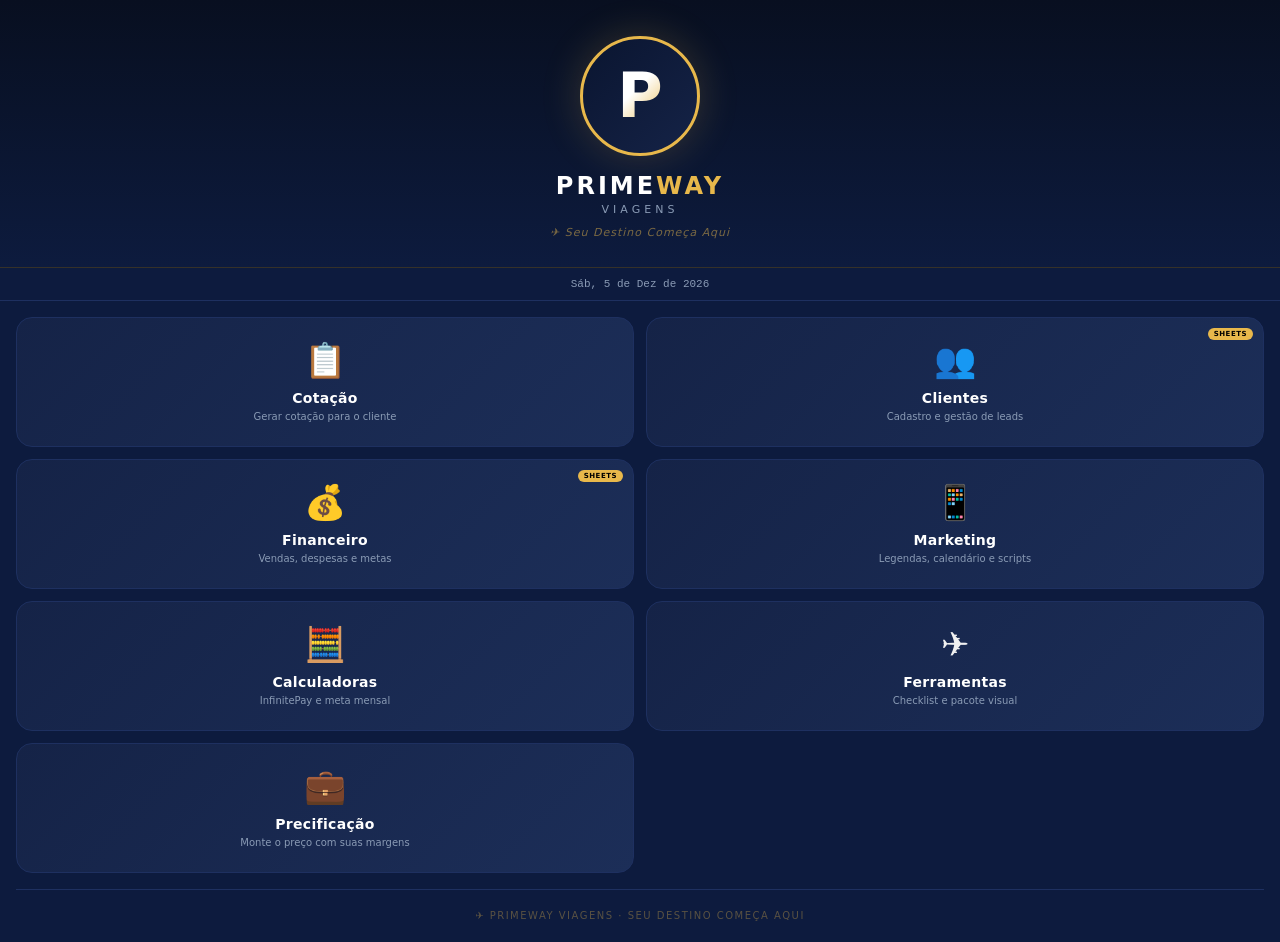
==== commit da3c752d: "Update print statement from 'Hello' to 'Goodbye'" ====
--- a/index.html
+++ b/index.html
@@ -5,7 +5,6 @@
 <meta name="viewport" content="width=device-width, initial-scale=1.0">
 <meta name="theme-color" content="#e8b84b">
 <meta name="apple-mobile-web-app-capable" content="yes">
-<meta name="apple-mobile-web-app-status-bar-style" content="black-translucent">
 <meta name="apple-mobile-web-app-title" content="PrimeWay">
 <title>PrimeWay Viagens</title>
 <link rel="stylesheet" href="style.css">
@@ -13,7 +12,7 @@
 </head>
 <body>
 
-<!-- ═══ HOME ═══ -->
+<!-- HOME -->
 <div class="screen active" id="s-home">
   <div class="home-header">
     <div class="home-logo-circle"><div class="home-logo-p">P</div></div>
@@ -23,137 +22,52 @@
   </div>
   <div class="home-date" id="home-date"></div>
   <div class="modules-grid">
-    <div class="mod-card" onclick="ir('s-cotacao')">
-      <span class="mod-ico">📋</span>
-      <div class="mod-name">Cotação</div>
-      <div class="mod-desc">Gerar cotação para enviar ao cliente</div>
-    </div>
-    <div class="mod-card" onclick="ir('s-clientes')">
-      <span class="mod-ico">👥</span>
-      <div class="mod-name">Clientes</div>
-      <div class="mod-desc">Cadastro e gestão de leads</div>
-      <div class="mod-badge">SHEETS</div>
-    </div>
-    <div class="mod-card" onclick="ir('s-financeiro')">
-      <span class="mod-ico">💰</span>
-      <div class="mod-name">Financeiro</div>
-      <div class="mod-desc">Vendas, despesas e metas</div>
-      <div class="mod-badge">SHEETS</div>
-    </div>
-    <div class="mod-card" onclick="ir('s-marketing')">
-      <span class="mod-ico">📱</span>
-      <div class="mod-name">Marketing</div>
-      <div class="mod-desc">Legendas, calendário e scripts</div>
-    </div>
-    <div class="mod-card" onclick="ir('s-calc')">
-      <span class="mod-ico">🧮</span>
-      <div class="mod-name">Calculadoras</div>
-      <div class="mod-desc">InfinitePay e meta mensal</div>
-    </div>
-    <div class="mod-card" onclick="ir('s-ferramentas')">
-      <span class="mod-ico">✈️</span>
-      <div class="mod-name">Ferramentas</div>
-      <div class="mod-desc">Checklist e pacote visual</div>
-    </div>
+    <div class="mod-card" onclick="ir('s-cotacao')"><span class="mod-ico">📋</span><div class="mod-name">Cotação</div><div class="mod-desc">Gerar cotação para o cliente</div></div>
+    <div class="mod-card" onclick="ir('s-clientes')"><span class="mod-ico">👥</span><div class="mod-name">Clientes</div><div class="mod-desc">Cadastro e gestão de leads</div><div class="mod-badge">SHEETS</div></div>
+    <div class="mod-card" onclick="ir('s-financeiro')"><span class="mod-ico">💰</span><div class="mod-name">Financeiro</div><div class="mod-desc">Vendas, despesas e metas</div><div class="mod-badge">SHEETS</div></div>
+    <div class="mod-card" onclick="ir('s-marketing')"><span class="mod-ico">📱</span><div class="mod-name">Marketing</div><div class="mod-desc">Legendas, calendário e scripts</div></div>
+    <div class="mod-card" onclick="ir('s-calc')"><span class="mod-ico">🧮</span><div class="mod-name">Calculadoras</div><div class="mod-desc">InfinitePay e meta mensal</div></div>
+    <div class="mod-card" onclick="ir('s-ferramentas')"><span class="mod-ico">✈️</span><div class="mod-name">Ferramentas</div><div class="mod-desc">Checklist e pacote visual</div></div>
+    <div class="mod-card" onclick="ir('s-precificacao')"><span class="mod-ico">💼</span><div class="mod-name">Precificação</div><div class="mod-desc">Monte o preço com suas margens</div></div>
   </div>
   <div class="home-footer">✈️ PRIMEWAY VIAGENS · SEU DESTINO COMEÇA AQUI</div>
 </div>
 
-<!-- ═══ COTAÇÃO ═══ -->
+<!-- COTAÇÃO -->
 <div class="screen" id="s-cotacao">
-  <div class="mod-header">
-    <button class="back-btn" onclick="voltar()">← Voltar</button>
-    <div class="mod-header-info">
-      <div class="mod-header-title">Gerador de Cotação</div>
-      <div class="mod-header-sub">Texto para enviar ao cliente</div>
-    </div>
-    <span style="font-size:22px;">📋</span>
-  </div>
+  <div class="mod-header"><button class="back-btn" onclick="voltar()">← Voltar</button><div class="mod-header-info"><div class="mod-header-title">Gerador de Cotação</div><div class="mod-header-sub">Texto para enviar ao cliente</div></div><span style="font-size:22px;">📋</span></div>
   <div class="wrap">
     <div class="sec-lbl">Cliente</div>
     <div class="field"><label>Nome do cliente</label><input id="cot-nome" type="text" placeholder="Ex: Ana Silva" /></div>
     <div class="field"><label>Destino</label><input id="cot-dest" type="text" placeholder="Ex: Fortaleza, Cancún..." /></div>
     <div class="sec-lbl">Aéreo</div>
-    <div class="grid2">
-      <div class="field"><label>Data ida</label><input id="cot-dida" type="date" /></div>
-      <div class="field"><label>Hora ida</label><input id="cot-hida" type="time" /></div>
-    </div>
-    <div class="grid2">
-      <div class="field"><label>Data volta</label><input id="cot-dvolta" type="date" /></div>
-      <div class="field"><label>Hora volta</label><input id="cot-hvolta" type="time" /></div>
-    </div>
+    <div class="grid2"><div class="field"><label>Data ida</label><input id="cot-dida" type="date" /></div><div class="field"><label>Hora ida</label><input id="cot-hida" type="time" /></div></div>
+    <div class="grid2"><div class="field"><label>Data volta</label><input id="cot-dvolta" type="date" /></div><div class="field"><label>Hora volta</label><input id="cot-hvolta" type="time" /></div></div>
     <div class="field"><label>Cia Aérea</label><input id="cot-cia" type="text" placeholder="Ex: LATAM, GOL, Azul..." /></div>
-    <div class="field"><label>Tipo de voo</label>
-      <select id="cot-voo">
-        <option value="">—</option>
-        <option>Voo direto</option>
-        <option>Com 1 escala</option>
-        <option>Com 2 escalas</option>
-      </select>
-    </div>
-    <div style="display:flex;align-items:center;justify-content:space-between;background:#152347;border:1px solid #1e3060;border-radius:10px;padding:11px 13px;margin-bottom:7px;">
-      <span style="font-size:13px;color:#8a9bb5;">Bagagem 23kg inclusa</span>
-      <button class="chip" id="tog-mala" onclick="this.classList.toggle('on');this.textContent=this.classList.contains('on')?'Sim':'Não';">Não</button>
-    </div>
+    <div class="field"><label>Tipo de voo</label><select id="cot-voo"><option value="">—</option><option>Voo direto</option><option>Com 1 escala</option><option>Com 2 escalas</option></select></div>
+    <div style="display:flex;align-items:center;justify-content:space-between;background:#152347;border:1px solid #1e3060;border-radius:10px;padding:11px 13px;margin-bottom:7px;"><span style="font-size:13px;color:#8a9bb5;">Bagagem 23kg inclusa</span><button class="chip" id="tog-mala" onclick="this.classList.toggle('on');this.textContent=this.classList.contains('on')?'Sim':'Não';">Não</button></div>
     <div class="sec-lbl">Hospedagem</div>
     <div class="field"><label>Hotel</label><input id="cot-hotel" type="text" placeholder="Ex: Hilton Garden Inn" /></div>
-    <div class="grid2">
-      <div class="field"><label>Categoria</label>
-        <select id="cot-hcat">
-          <option value="">—</option>
-          <option>3 estrelas</option><option>4 estrelas</option>
-          <option>5 estrelas</option><option>Resort</option><option>Pousada</option>
-        </select>
-      </div>
-      <div class="field"><label>Noites</label><input id="cot-noites" type="number" placeholder="Ex: 5" min="1" /></div>
-    </div>
-    <div class="field"><label>Regime</label>
-      <select id="cot-regime">
-        <option value="">—</option>
-        <option>Sem alimentação</option><option>Café da manhã incluso</option>
-        <option>Meia pensão</option><option>All Inclusive</option>
-      </select>
-    </div>
+    <div class="grid2"><div class="field"><label>Categoria</label><select id="cot-hcat"><option value="">—</option><option>3 estrelas</option><option>4 estrelas</option><option>5 estrelas</option><option>Resort</option><option>Pousada</option></select></div><div class="field"><label>Noites</label><input id="cot-noites" type="number" placeholder="Ex: 5" min="1" /></div></div>
+    <div class="field"><label>Regime</label><select id="cot-regime"><option value="">—</option><option>Sem alimentação</option><option>Café da manhã incluso</option><option>Meia pensão</option><option>All Inclusive</option></select></div>
     <div class="sec-lbl">Serviços</div>
-    <div style="display:flex;align-items:center;justify-content:space-between;background:#152347;border:1px solid #1e3060;border-radius:10px;padding:11px 13px;margin-bottom:7px;">
-      <span style="font-size:13px;color:#8a9bb5;">Transfer incluso</span>
-      <button class="chip" id="tog-transfer" onclick="this.classList.toggle('on');this.textContent=this.classList.contains('on')?'Sim':'Não';">Não</button>
-    </div>
-    <div style="display:flex;align-items:center;justify-content:space-between;background:#152347;border:1px solid #1e3060;border-radius:10px;padding:11px 13px;margin-bottom:7px;">
-      <span style="font-size:13px;color:#8a9bb5;">Seguro viagem incluso</span>
-      <button class="chip" id="tog-seguro-cot" onclick="this.classList.toggle('on');this.textContent=this.classList.contains('on')?'Sim':'Não';">Não</button>
-    </div>
+    <div style="display:flex;align-items:center;justify-content:space-between;background:#152347;border:1px solid #1e3060;border-radius:10px;padding:11px 13px;margin-bottom:7px;"><span style="font-size:13px;color:#8a9bb5;">Transfer incluso</span><button class="chip" id="tog-transfer" onclick="this.classList.toggle('on');this.textContent=this.classList.contains('on')?'Sim':'Não';">Não</button></div>
+    <div style="display:flex;align-items:center;justify-content:space-between;background:#152347;border:1px solid #1e3060;border-radius:10px;padding:11px 13px;margin-bottom:7px;"><span style="font-size:13px;color:#8a9bb5;">Seguro viagem incluso</span><button class="chip" id="tog-seguro-cot" onclick="this.classList.toggle('on');this.textContent=this.classList.contains('on')?'Sim':'Não';">Não</button></div>
     <div class="sec-lbl">Valores</div>
-    <div class="grid2">
-      <div class="field"><label>Valor por pessoa</label><input id="cot-vpax" type="text" inputmode="numeric" placeholder="0,00" oninput="fmtV(this)" /></div>
-      <div class="field"><label>Nº passageiros</label><input id="cot-pax" type="number" placeholder="1" min="1" /></div>
-    </div>
+    <div class="grid2"><div class="field"><label>Valor por pessoa</label><input id="cot-vpax" type="text" inputmode="numeric" placeholder="0,00" oninput="fmtV(this)" /></div><div class="field"><label>Nº passageiros</label><input id="cot-pax" type="number" placeholder="1" min="1" /></div></div>
     <div class="field"><label>Valor total</label><input id="cot-total" type="text" inputmode="numeric" placeholder="0,00" oninput="fmtV(this)" /></div>
     <div class="field"><label>Forma de pagamento</label><input id="cot-pgto" type="text" placeholder="Ex: 10x no cartão, Pix à vista" /></div>
     <div class="sec-lbl">Adicionais</div>
     <div class="field"><textarea id="cot-add" placeholder="Passeios, ingressos, observações..."></textarea></div>
     <button class="btn-gold" onclick="gerarCotacao()">✦ GERAR COTAÇÃO</button>
     <button class="btn-sec" onclick="limparCot()">Limpar</button>
-    <div id="cot-output" style="display:none;margin-top:12px;">
-      <div class="output-box" id="cot-txt"></div>
-      <div class="out-actions">
-        <button class="btn-copy" onclick="copiarEl('cot-txt',this)">📋 Copiar</button>
-        <button class="btn-wpp" onclick="wppEl('cot-txt')">📲 WhatsApp</button>
-      </div>
-    </div>
-  </div>
-</div>
-
-<!-- ═══ CLIENTES ═══ -->
+    <div id="cot-output" style="display:none;margin-top:12px;"><div class="output-box" id="cot-txt"></div><div class="out-actions"><button class="btn-copy" onclick="copiarEl('cot-txt',this)">📋 Copiar</button><button class="btn-wpp" onclick="wppEl('cot-txt')">📲 WhatsApp</button></div></div>
+  </div>
+</div>
+
+<!-- CLIENTES -->
 <div class="screen" id="s-clientes">
-  <div class="mod-header">
-    <button class="back-btn" onclick="voltar()">← Voltar</button>
-    <div class="mod-header-info">
-      <div class="mod-header-title">Painel de Clientes</div>
-      <div class="mod-header-sub">Google Sheets sincronizado</div>
-    </div>
-    <div class="sync-badge s-load" id="cl-sync">⏳</div>
-  </div>
+  <div class="mod-header"><button class="back-btn" onclick="voltar()">← Voltar</button><div class="mod-header-info"><div class="mod-header-title">Painel de Clientes</div><div class="mod-header-sub">Google Sheets sincronizado</div></div><div class="sync-badge s-load" id="cl-sync">⏳</div></div>
   <div class="wrap">
     <div class="stats-grid" id="cl-stats">
       <div class="stat"><div class="stat-n" style="color:#60b4ff">—</div><div class="stat-l">Leads</div></div>
@@ -161,11 +75,7 @@
       <div class="stat"><div class="stat-n" style="color:#4af0a0">—</div><div class="stat-l">Fechados</div></div>
       <div class="stat"><div class="stat-n" style="color:#b78aff">—</div><div class="stat-l">Viajaram</div></div>
     </div>
-    <div class="top-bar">
-      <div class="search-wrap"><span>🔍</span><input id="cl-busca" type="text" placeholder="Buscar..." oninput="renderCL()" /></div>
-      <button class="btn-sync-sm" onclick="carregarCL()">🔄</button>
-      <button class="btn-add" onclick="abrirModalCL()">+ Novo</button>
-    </div>
+    <div class="top-bar"><div class="search-wrap"><span>🔍</span><input id="cl-busca" type="text" placeholder="Buscar..." oninput="renderCL()" /></div><button class="btn-sync-sm" onclick="carregarCL()">🔄</button><button class="btn-add" onclick="abrirModalCL()">+ Novo</button></div>
     <div class="ftags">
       <button class="ftag on" data-f="todos" onclick="setFCL('todos')">Todos</button>
       <button class="ftag" data-f="lead" onclick="setFCL('lead')">🔵 Lead</button>
@@ -179,117 +89,48 @@
   </div>
 </div>
 
-<!-- ═══ FINANCEIRO ═══ -->
+<!-- FINANCEIRO -->
 <div class="screen" id="s-financeiro">
-  <div class="mod-header">
-    <button class="back-btn" onclick="voltar()">← Voltar</button>
-    <div class="mod-header-info">
-      <div class="mod-header-title">Controle Financeiro</div>
-      <div class="mod-header-sub">Google Sheets sincronizado</div>
-    </div>
-    <div class="sync-badge s-load" id="fin-sync">⏳</div>
-  </div>
-  <div class="wrap">
-    <div style="display:flex;gap:7px;margin-bottom:10px;">
-      <select class="field" style="flex:1;padding:9px 12px;margin:0;" id="fin-mes" onchange="carregarFIN()">
-        <option value="0">Janeiro</option><option value="1">Fevereiro</option>
-        <option value="2">Março</option><option value="3">Abril</option>
-        <option value="4">Maio</option><option value="5">Junho</option>
-        <option value="6">Julho</option><option value="7">Agosto</option>
-        <option value="8">Setembro</option><option value="9">Outubro</option>
-        <option value="10">Novembro</option><option value="11">Dezembro</option>
-      </select>
-      <button class="btn-sync-sm" onclick="carregarFIN()">🔄</button>
-    </div>
+  <div class="mod-header"><button class="back-btn" onclick="voltar()">← Voltar</button><div class="mod-header-info"><div class="mod-header-title">Controle Financeiro</div><div class="mod-header-sub">Google Sheets sincronizado</div></div><div class="sync-badge s-load" id="fin-sync">⏳</div></div>
+  <div class="wrap">
+    <div style="display:flex;gap:7px;margin-bottom:10px;"><select class="field" style="flex:1;padding:9px 12px;margin:0;" id="fin-mes" onchange="carregarFIN()"><option value="0">Janeiro</option><option value="1">Fevereiro</option><option value="2">Março</option><option value="3">Abril</option><option value="4">Maio</option><option value="5">Junho</option><option value="6">Julho</option><option value="7">Agosto</option><option value="8">Setembro</option><option value="9">Outubro</option><option value="10">Novembro</option><option value="11">Dezembro</option></select><button class="btn-sync-sm" onclick="carregarFIN()">🔄</button></div>
     <div class="grid2" id="fin-kpis-top" style="gap:8px;margin-bottom:8px;"></div>
     <div class="grid3" id="fin-kpis-bot" style="gap:8px;margin-bottom:10px;"></div>
     <div class="kcard" style="margin-bottom:10px;">
-      <div style="display:flex;justify-content:space-between;align-items:center;margin-bottom:10px;">
-        <div style="font-size:10px;font-weight:700;color:#8a9bb5;letter-spacing:1px;text-transform:uppercase;">🎯 Meta do mês</div>
-        <button style="background:transparent;border:1px solid #1e3060;border-radius:6px;padding:4px 9px;font-size:10px;color:#8a9bb5;cursor:pointer;" onclick="abrirMetaFIN()">✏️ Alterar</button>
-      </div>
+      <div style="display:flex;justify-content:space-between;align-items:center;margin-bottom:10px;"><div style="font-size:10px;font-weight:700;color:#8a9bb5;letter-spacing:1px;text-transform:uppercase;">🎯 Meta do mês</div><button style="background:transparent;border:1px solid #1e3060;border-radius:6px;padding:4px 9px;font-size:10px;color:#8a9bb5;cursor:pointer;" onclick="abrirMetaFIN()">✏️ Alterar</button></div>
       <div class="prog-wrap"><div class="prog-bar" id="fin-prog" style="width:0%"></div></div>
       <div class="meta-info" id="fin-meta-info"><span>Defina uma meta</span><span></span></div>
     </div>
-    <div class="tabs">
-      <button class="tab on" id="fin-tab-0" onclick="setTabFIN(0)">💰 Vendas</button>
-      <button class="tab" id="fin-tab-1" onclick="setTabFIN(1)">📤 Despesas</button>
-    </div>
-    <div id="fin-pane-0">
-      <button class="btn-gold" onclick="abrirVendaFIN()" style="margin-bottom:10px;">+ Registrar Venda</button>
-      <div id="fin-vendas"></div>
-    </div>
-    <div id="fin-pane-1" style="display:none">
-      <button class="btn-gold" onclick="abrirDespFIN()" style="margin-bottom:10px;">+ Registrar Despesa</button>
-      <div id="fin-despesas"></div>
-    </div>
-  </div>
-</div>
-
-<!-- ═══ MARKETING ═══ -->
+    <div class="tabs"><button class="tab on" id="fin-tab-0" onclick="setTabFIN(0)">💰 Vendas</button><button class="tab" id="fin-tab-1" onclick="setTabFIN(1)">📤 Despesas</button></div>
+    <div id="fin-pane-0"><button class="btn-gold" onclick="abrirVendaFIN()" style="margin-bottom:10px;">+ Registrar Venda</button><div id="fin-vendas"></div></div>
+    <div id="fin-pane-1" style="display:none"><button class="btn-gold" onclick="abrirDespFIN()" style="margin-bottom:10px;">+ Registrar Despesa</button><div id="fin-despesas"></div></div>
+  </div>
+</div>
+
+<!-- MARKETING -->
 <div class="screen" id="s-marketing">
-  <div class="mod-header">
-    <button class="back-btn" onclick="voltar()">← Voltar</button>
-    <div class="mod-header-info">
-      <div class="mod-header-title">Kit de Marketing</div>
-      <div class="mod-header-sub">Legendas, Calendário e Scripts</div>
-    </div>
-    <span style="font-size:22px;">📱</span>
-  </div>
-  <div class="wrap">
-    <div class="tabs" style="margin-bottom:14px;">
-      <button class="tab on" id="mkt-tab-0" onclick="setTabMKT(0)">✍️ Legendas</button>
-      <button class="tab" id="mkt-tab-1" onclick="setTabMKT(1)">📅 Calendário</button>
-      <button class="tab" id="mkt-tab-2" onclick="setTabMKT(2)">💬 Scripts</button>
-    </div>
-    <!-- LEGENDAS -->
+  <div class="mod-header"><button class="back-btn" onclick="voltar()">← Voltar</button><div class="mod-header-info"><div class="mod-header-title">Kit de Marketing</div><div class="mod-header-sub">Legendas, Calendário e Scripts</div></div><span style="font-size:22px;">📱</span></div>
+  <div class="wrap">
+    <div class="tabs" style="margin-bottom:14px;"><button class="tab on" id="mkt-tab-0" onclick="setTabMKT(0)">✍️ Legendas</button><button class="tab" id="mkt-tab-1" onclick="setTabMKT(1)">📅 Calendário</button><button class="tab" id="mkt-tab-2" onclick="setTabMKT(2)">💬 Scripts</button></div>
     <div id="mkt-pane-0">
       <div class="sec-lbl">Tipo de post</div>
-      <div class="chips" id="mkt-chips-tipo">
-        <button class="chip on" data-v="promo" onclick="tMKT(this,'tipo')">🔥 Promoção</button>
-        <button class="chip" data-v="pacote" onclick="tMKT(this,'tipo')">📦 Pacote</button>
-        <button class="chip" data-v="dica" onclick="tMKT(this,'tipo')">💡 Dica</button>
-        <button class="chip" data-v="inspi" onclick="tMKT(this,'tipo')">✨ Inspiração</button>
-        <button class="chip" data-v="destaque" onclick="tMKT(this,'tipo')">📍 Destino</button>
-      </div>
+      <div class="chips" id="mkt-chips-tipo"><button class="chip on" data-v="promo" onclick="tMKT(this,'tipo')">🔥 Promoção</button><button class="chip" data-v="pacote" onclick="tMKT(this,'tipo')">📦 Pacote</button><button class="chip" data-v="dica" onclick="tMKT(this,'tipo')">💡 Dica</button><button class="chip" data-v="inspi" onclick="tMKT(this,'tipo')">✨ Inspiração</button><button class="chip" data-v="destaque" onclick="tMKT(this,'tipo')">📍 Destino</button></div>
       <div class="sec-lbl">Público</div>
-      <div class="chips" id="mkt-chips-pub">
-        <button class="chip on" data-v="familia" onclick="tMKT(this,'pub')">👨‍👩‍👧 Família</button>
-        <button class="chip" data-v="casal" onclick="tMKT(this,'pub')">💑 Casal</button>
-        <button class="chip" data-v="geral" onclick="tMKT(this,'pub')">👥 Geral</button>
-      </div>
+      <div class="chips" id="mkt-chips-pub"><button class="chip on" data-v="familia" onclick="tMKT(this,'pub')">👨‍👩‍👧 Família</button><button class="chip" data-v="casal" onclick="tMKT(this,'pub')">💑 Casal</button><button class="chip" data-v="geral" onclick="tMKT(this,'pub')">👥 Geral</button></div>
       <div class="field"><label>Destino</label><input id="mkt-dest" type="text" placeholder="Ex: Fortaleza, Gramado..." /></div>
-      <div class="grid2">
-        <div class="field"><label>Preço</label><input id="mkt-preco" type="text" placeholder="Ex: R$ 1.890" /></div>
-        <div class="field"><label>Parcelamento</label><input id="mkt-parc" type="text" placeholder="Ex: 10x" /></div>
-      </div>
+      <div class="grid2"><div class="field"><label>Preço</label><input id="mkt-preco" type="text" placeholder="Ex: R$ 1.890" /></div><div class="field"><label>Parcelamento</label><input id="mkt-parc" type="text" placeholder="Ex: 10x" /></div></div>
       <div class="field"><label>Destaque do pacote</label><input id="mkt-destaques" type="text" placeholder="Ex: Voo + hotel + café" /></div>
       <div class="field"><label>Período</label><input id="mkt-periodo" type="text" placeholder="Ex: Julho" /></div>
       <button class="btn-gold" onclick="gerarLegenda()">✦ GERAR LEGENDA</button>
       <button class="btn-sec" onclick="gerarLegenda(true)">↻ Outra versão</button>
-      <div id="mkt-lg-out" style="display:none;margin-top:12px;">
-        <div class="output-box" id="mkt-lg-txt"></div>
-        <div class="out-actions">
-          <button class="btn-copy" onclick="copiarEl('mkt-lg-txt',this)">📋 Copiar</button>
-          <button class="btn-wpp" onclick="wppEl('mkt-lg-txt')">📲 WhatsApp</button>
-        </div>
-      </div>
-    </div>
-    <!-- CALENDÁRIO -->
+      <div id="mkt-lg-out" style="display:none;margin-top:12px;"><div class="output-box" id="mkt-lg-txt"></div><div class="out-actions"><button class="btn-copy" onclick="copiarEl('mkt-lg-txt',this)">📋 Copiar</button><button class="btn-wpp" onclick="wppEl('mkt-lg-txt')">📲 WhatsApp</button></div></div>
+    </div>
     <div id="mkt-pane-1" style="display:none">
-      <div class="field"><label>Mês</label>
-        <select id="mkt-cal-mes">
-          <option>Janeiro</option><option>Fevereiro</option><option>Março</option>
-          <option>Abril</option><option>Maio</option><option>Junho</option>
-          <option selected>Julho</option><option>Agosto</option><option>Setembro</option>
-          <option>Outubro</option><option>Novembro</option><option>Dezembro</option>
-        </select>
-      </div>
+      <div class="field"><label>Mês</label><select id="mkt-cal-mes"><option>Janeiro</option><option>Fevereiro</option><option>Março</option><option>Abril</option><option>Maio</option><option>Junho</option><option selected>Julho</option><option>Agosto</option><option>Setembro</option><option>Outubro</option><option>Novembro</option><option>Dezembro</option></select></div>
       <div class="field"><label>Destinos (separe por vírgula)</label><input id="mkt-cal-dest" type="text" placeholder="Ex: Fortaleza, Gramado, Buenos Aires" /></div>
       <button class="btn-gold" onclick="gerarCal()">✦ GERAR CALENDÁRIO</button>
       <div id="mkt-cal-out" style="display:none;margin-top:12px;"></div>
     </div>
-    <!-- SCRIPTS -->
     <div id="mkt-pane-2" style="display:none">
       <div class="field"><label>Nome do cliente</label><input id="mkt-sc-nome" type="text" placeholder="Ex: Ana" oninput="renderScripts()" /></div>
       <div class="field"><label>Destino</label><input id="mkt-sc-dest" type="text" placeholder="Ex: Fortaleza" oninput="renderScripts()" /></div>
@@ -298,44 +139,22 @@
   </div>
 </div>
 
-<!-- ═══ CALCULADORAS ═══ -->
+<!-- CALCULADORAS -->
 <div class="screen" id="s-calc">
-  <div class="mod-header">
-    <button class="back-btn" onclick="voltar()">← Voltar</button>
-    <div class="mod-header-info">
-      <div class="mod-header-title">Calculadoras</div>
-      <div class="mod-header-sub">InfinitePay e Meta Mensal</div>
-    </div>
-    <span style="font-size:22px;">🧮</span>
-  </div>
-  <div class="wrap">
-    <div class="tabs">
-      <button class="tab on" id="calc-tab-0" onclick="setTabCALC(0)">💳 InfinitePay</button>
-      <button class="tab" id="calc-tab-1" onclick="setTabCALC(1)">🎯 Meta Mensal</button>
-    </div>
-    <!-- INFINITEPAY -->
+  <div class="mod-header"><button class="back-btn" onclick="voltar()">← Voltar</button><div class="mod-header-info"><div class="mod-header-title">Calculadoras</div><div class="mod-header-sub">InfinitePay e Meta Mensal</div></div><span style="font-size:22px;">🧮</span></div>
+  <div class="wrap">
+    <div class="tabs"><button class="tab on" id="calc-tab-0" onclick="setTabCALC(0)">💳 InfinitePay</button><button class="tab" id="calc-tab-1" onclick="setTabCALC(1)">🎯 Meta Mensal</button></div>
     <div id="calc-pane-0">
       <div class="sec-lbl">Canal</div>
-      <div class="chips" id="calc-chips-canal">
-        <button class="chip on" data-v="maquininha" onclick="tCALC(this,'canal')">🖥️ Maquininha</button>
-        <button class="chip" data-v="link" onclick="tCALC(this,'canal')">🔗 Link Online</button>
-      </div>
+      <div class="chips" id="calc-chips-canal"><button class="chip on" data-v="maquininha" onclick="tCALC(this,'canal')">🖥️ Maquininha</button><button class="chip" data-v="link" onclick="tCALC(this,'canal')">🔗 Link Online</button></div>
       <div class="sec-lbl">Modalidade</div>
-      <div class="chips" id="calc-chips-tipo">
-        <button class="chip on" data-v="credito" onclick="tCALC(this,'tipo')">Crédito</button>
-        <button class="chip" data-v="debito" onclick="tCALC(this,'tipo')">Débito</button>
-        <button class="chip" data-v="pix" onclick="tCALC(this,'tipo')">Pix</button>
-      </div>
-      <div id="calc-parc-sec">
-        <div class="sec-lbl">Parcelas</div>
-        <div class="parc-wrap" id="calc-parc-wrap"></div>
-      </div>
+      <div class="chips" id="calc-chips-tipo"><button class="chip on" data-v="credito" onclick="tCALC(this,'tipo')">Crédito</button><button class="chip" data-v="debito" onclick="tCALC(this,'tipo')">Débito</button><button class="chip" data-v="pix" onclick="tCALC(this,'tipo')">Pix</button></div>
+      <div id="calc-parc-sec"><div class="sec-lbl">Parcelas</div><div class="parc-wrap" id="calc-parc-wrap"></div></div>
       <div class="sec-lbl">Valor que você quer receber</div>
       <div class="field"><label>R$</label><input id="calc-valor" type="text" inputmode="numeric" placeholder="0,00" oninput="fmtV(this);calcIP()" /></div>
       <div class="divl"></div>
       <div id="calc-ip-res"><div class="empty"><span>🧮</span>Digite um valor acima</div></div>
     </div>
-    <!-- META -->
     <div id="calc-pane-1" style="display:none">
       <div class="sec-lbl">Defina sua meta</div>
       <div class="field"><label>Meta de comissão no mês (R$)</label><input id="meta-val" type="text" inputmode="numeric" placeholder="Ex: 3.000,00" oninput="fmtV(this);calcMeta()" /></div>
@@ -347,222 +166,128 @@
   </div>
 </div>
 
-<!-- ═══ FERRAMENTAS ═══ -->
+<!-- FERRAMENTAS -->
 <div class="screen" id="s-ferramentas">
-  <div class="mod-header">
-    <button class="back-btn" onclick="voltar()">← Voltar</button>
-    <div class="mod-header-info">
-      <div class="mod-header-title">Ferramentas</div>
-      <div class="mod-header-sub">Checklist e Pacote Visual</div>
-    </div>
-    <span style="font-size:22px;">✈️</span>
-  </div>
-  <div class="wrap">
-    <div class="tabs">
-      <button class="tab on" id="fer-tab-0" onclick="setTabFER(0)">☑️ Checklist</button>
-      <button class="tab" id="fer-tab-1" onclick="setTabFER(1)">🎨 Pacote Visual</button>
-    </div>
-    <!-- CHECKLIST -->
+  <div class="mod-header"><button class="back-btn" onclick="voltar()">← Voltar</button><div class="mod-header-info"><div class="mod-header-title">Ferramentas</div><div class="mod-header-sub">Checklist e Pacote Visual</div></div><span style="font-size:22px;">✈️</span></div>
+  <div class="wrap">
+    <div class="tabs"><button class="tab on" id="fer-tab-0" onclick="setTabFER(0)">☑️ Checklist</button><button class="tab" id="fer-tab-1" onclick="setTabFER(1)">🎨 Pacote Visual</button></div>
     <div id="fer-pane-0">
       <div class="field"><label>Nome do cliente</label><input id="ck-nome" type="text" placeholder="Ex: Ana e João" /></div>
-      <div class="grid2">
-        <div class="field"><label>Destino</label><input id="ck-dest" type="text" placeholder="Ex: Cancún" /></div>
-        <div class="field"><label>Data ida</label><input id="ck-data" type="date" /></div>
-      </div>
+      <div class="grid2"><div class="field"><label>Destino</label><input id="ck-dest" type="text" placeholder="Ex: Cancún" /></div><div class="field"><label>Data ida</label><input id="ck-data" type="date" /></div></div>
       <div class="sec-lbl">Tipo de viagem</div>
-      <div class="chips" id="ck-chips-tipo">
-        <button class="chip on" data-v="nacional" onclick="tCK(this)">🇧🇷 Nacional</button>
-        <button class="chip" data-v="internacional" onclick="tCK(this)">🌎 Internacional</button>
-      </div>
+      <div class="chips" id="ck-chips-tipo"><button class="chip on" data-v="nacional" onclick="tCK(this)">🇧🇷 Nacional</button><button class="chip" data-v="internacional" onclick="tCK(this)">🌎 Internacional</button></div>
       <div class="sec-lbl">Incluso no pacote</div>
-      <div class="chips" id="ck-chips-inc">
-        <button class="chip on" data-v="voo" onclick="mCK(this)">✈️ Voo</button>
-        <button class="chip on" data-v="hotel" onclick="mCK(this)">🏨 Hotel</button>
-        <button class="chip" data-v="transfer" onclick="mCK(this)">🚐 Transfer</button>
-        <button class="chip" data-v="carro" onclick="mCK(this)">🚗 Carro</button>
-        <button class="chip" data-v="seguro" onclick="mCK(this)">🛡️ Seguro</button>
-      </div>
+      <div class="chips" id="ck-chips-inc"><button class="chip on" data-v="voo" onclick="mCK(this)">✈️ Voo</button><button class="chip on" data-v="hotel" onclick="mCK(this)">🏨 Hotel</button><button class="chip" data-v="transfer" onclick="mCK(this)">🚐 Transfer</button><button class="chip" data-v="carro" onclick="mCK(this)">🚗 Carro</button><button class="chip" data-v="seguro" onclick="mCK(this)">🛡️ Seguro</button></div>
       <button class="btn-gold" onclick="gerarCK()">✦ GERAR CHECKLIST</button>
       <div id="ck-output" style="display:none;margin-top:12px;">
-        <div class="out-tabs">
-          <button class="otab on" id="ck-ot-0" onclick="setOTabCK(0)">☑️ Interativo</button>
-          <button class="otab" id="ck-ot-1" onclick="setOTabCK(1)">📲 Enviar</button>
-        </div>
-        <div id="ck-out-0"></div>
-        <div id="ck-out-1" style="display:none"></div>
+        <div class="out-tabs"><button class="otab on" id="ck-ot-0" onclick="setOTabCK(0)">☑️ Interativo</button><button class="otab" id="ck-ot-1" onclick="setOTabCK(1)">📲 Enviar</button></div>
+        <div id="ck-out-0"></div><div id="ck-out-1" style="display:none"></div>
       </div>
     </div>
-    <!-- PACOTE VISUAL -->
     <div id="fer-pane-1" style="display:none">
       <div class="field"><label>Destino</label><input id="pv-dest" type="text" placeholder="Ex: Fortaleza, Cancún..." /></div>
-      <div class="grid2">
-        <div class="field"><label>Duração</label><input id="pv-dur" type="text" placeholder="Ex: 5 dias / 4 noites" /></div>
-        <div class="field"><label>Período</label><input id="pv-periodo" type="text" placeholder="Ex: Julho" /></div>
-      </div>
+      <div class="grid2"><div class="field"><label>Duração</label><input id="pv-dur" type="text" placeholder="Ex: 5 dias / 4 noites" /></div><div class="field"><label>Período</label><input id="pv-periodo" type="text" placeholder="Ex: Julho" /></div></div>
       <div class="sec-lbl">Público</div>
-      <div class="chips" id="pv-chips-pub">
-        <button class="chip on" data-v="Família" onclick="tPV(this,'pub')">👨‍👩‍👧 Família</button>
-        <button class="chip" data-v="Casal" onclick="tPV(this,'pub')">💑 Casal</button>
-        <button class="chip" data-v="Individual" onclick="tPV(this,'pub')">👤 Individual</button>
-      </div>
+      <div class="chips" id="pv-chips-pub"><button class="chip on" data-v="Família" onclick="tPV(this,'pub')">👨‍👩‍👧 Família</button><button class="chip" data-v="Casal" onclick="tPV(this,'pub')">💑 Casal</button><button class="chip" data-v="Individual" onclick="tPV(this,'pub')">👤 Individual</button></div>
       <div class="sec-lbl">Incluso</div>
-      <div class="chips" id="pv-chips-inc">
-        <button class="chip on" data-v="✈️ Passagem aérea" onclick="mPV(this)">✈️ Passagem</button>
-        <button class="chip on" data-v="🏨 Hotel" onclick="mPV(this)">🏨 Hotel</button>
-        <button class="chip" data-v="🚐 Transfer" onclick="mPV(this)">🚐 Transfer</button>
-        <button class="chip" data-v="🍳 Café da manhã" onclick="mPV(this)">🍳 Café</button>
-        <button class="chip" data-v="🛡️ Seguro viagem" onclick="mPV(this)">🛡️ Seguro</button>
-        <button class="chip" data-v="🎡 Passeios" onclick="mPV(this)">🎡 Passeios</button>
-      </div>
-      <div class="grid2">
-        <div class="field"><label>Preço por pessoa</label><input id="pv-preco" type="text" inputmode="numeric" placeholder="0,00" oninput="fmtV(this)" /></div>
-        <div class="field"><label>Parcelamento</label><input id="pv-parc" type="text" placeholder="Ex: 10x no cartão" /></div>
-      </div>
+      <div class="chips" id="pv-chips-inc"><button class="chip on" data-v="✈️ Passagem aérea" onclick="mPV(this)">✈️ Passagem</button><button class="chip on" data-v="🏨 Hotel" onclick="mPV(this)">🏨 Hotel</button><button class="chip" data-v="🚐 Transfer" onclick="mPV(this)">🚐 Transfer</button><button class="chip" data-v="🍳 Café da manhã" onclick="mPV(this)">🍳 Café</button><button class="chip" data-v="🛡️ Seguro viagem" onclick="mPV(this)">🛡️ Seguro</button><button class="chip" data-v="🎡 Passeios" onclick="mPV(this)">🎡 Passeios</button></div>
+      <div class="grid2"><div class="field"><label>Preço por pessoa</label><input id="pv-preco" type="text" inputmode="numeric" placeholder="0,00" oninput="fmtV(this)" /></div><div class="field"><label>Parcelamento</label><input id="pv-parc" type="text" placeholder="Ex: 10x no cartão" /></div></div>
       <div class="sec-lbl">Tema visual</div>
-      <div class="tema-grid">
-        <button class="tema-btn on" data-t="t-praia" onclick="tTema(this)">🏖️<span>Praia</span></button>
-        <button class="tema-btn" data-t="t-montanha" onclick="tTema(this)">🏔️<span>Natureza</span></button>
-        <button class="tema-btn" data-t="t-cidade" onclick="tTema(this)">🌆<span>Cidade</span></button>
-        <button class="tema-btn" data-t="t-romance" onclick="tTema(this)">💑<span>Romance</span></button>
-        <button class="tema-btn" data-t="t-aventura" onclick="tTema(this)">🧗<span>Aventura</span></button>
-        <button class="tema-btn" data-t="t-luxo" onclick="tTema(this)">✨<span>Premium</span></button>
-      </div>
+      <div class="tema-grid"><button class="tema-btn on" data-t="t-praia" onclick="tTema(this)">🏖️<span>Praia</span></button><button class="tema-btn" data-t="t-montanha" onclick="tTema(this)">🏔️<span>Natureza</span></button><button class="tema-btn" data-t="t-cidade" onclick="tTema(this)">🌆<span>Cidade</span></button><button class="tema-btn" data-t="t-romance" onclick="tTema(this)">💑<span>Romance</span></button><button class="tema-btn" data-t="t-aventura" onclick="tTema(this)">🧗<span>Aventura</span></button><button class="tema-btn" data-t="t-luxo" onclick="tTema(this)">✨<span>Premium</span></button></div>
       <button class="btn-gold" onclick="gerarPV()">✦ GERAR PACOTE</button>
       <div id="pv-output" style="display:none;margin-top:12px;">
-        <div class="out-tabs">
-          <button class="otab on" id="pv-ot-0" onclick="setOTabPV(0)">🎨 Card</button>
-          <button class="otab" id="pv-ot-1" onclick="setOTabPV(1)">📝 Canva</button>
-          <button class="otab" id="pv-ot-2" onclick="setOTabPV(2)">📲 WhatsApp</button>
-        </div>
-        <div id="pv-out-0"></div>
-        <div id="pv-out-1" style="display:none"></div>
-        <div id="pv-out-2" style="display:none"></div>
+        <div class="out-tabs"><button class="otab on" id="pv-ot-0" onclick="setOTabPV(0)">🎨 Card</button><button class="otab" id="pv-ot-1" onclick="setOTabPV(1)">📝 Canva</button><button class="otab" id="pv-ot-2" onclick="setOTabPV(2)">📲 WhatsApp</button></div>
+        <div id="pv-out-0"></div><div id="pv-out-1" style="display:none"></div><div id="pv-out-2" style="display:none"></div>
       </div>
     </div>
   </div>
 </div>
 
-<!-- ═══ MODAL CLIENTES ═══ -->
-<div class="overlay" id="ov-cl" onclick="fOv('ov-cl',event)">
-  <div class="modal" onclick="event.stopPropagation()">
-    <div class="modal-title" id="cl-modal-title">Novo Cliente</div>
-    <input type="hidden" id="cl-edit-id" />
-    <div class="mgrid2">
-      <div class="mfield"><label>Nome</label><input id="cl-f-nome" type="text" /></div>
-      <div class="mfield"><label>WhatsApp</label><input id="cl-f-wpp" type="tel" /></div>
-    </div>
-    <div class="mgrid2">
-      <div class="mfield"><label>Destino</label><input id="cl-f-dest" type="text" /></div>
-      <div class="mfield"><label>Público</label>
-        <select id="cl-f-pub"><option>Família</option><option>Casal</option><option>Individual</option><option>Grupo</option></select>
-      </div>
-    </div>
-    <div class="mgrid2">
-      <div class="mfield"><label>Valor (R$)</label><input id="cl-f-valor" type="text" inputmode="numeric" placeholder="0,00" oninput="fmtV(this)" /></div>
-      <div class="mfield"><label>Data viagem</label><input id="cl-f-data" type="date" /></div>
-    </div>
-    <div class="mgrid2">
-      <div class="mfield"><label>Status</label>
-        <select id="cl-f-status">
-          <option value="lead">🔵 Lead</option><option value="cotado">🟡 Cotado</option>
-          <option value="negociando">🟣 Negociando</option><option value="fechado">🟢 Fechado</option>
-          <option value="viajou">🩷 Viajou</option><option value="perdido">🔴 Perdido</option>
-        </select>
-      </div>
-      <div class="mfield"><label>Follow-up</label><input id="cl-f-fu" type="date" /></div>
-    </div>
-    <div class="mfield"><label>Observações</label><textarea id="cl-f-obs"></textarea></div>
-    <button class="btn-gold" id="cl-save-btn" onclick="salvarCL()">💾 Salvar</button>
-    <button class="btn-sec" onclick="fOv('ov-cl')">Cancelar</button>
-  </div>
-</div>
-  
-<!-- ═══ MODAL VENDA ═══ -->
-<div class="overlay" id="ov-fin-v" onclick="fOv('ov-fin-v',event)">
-  <div class="modal" onclick="event.stopPropagation()">
-    <div class="modal-title" id="fin-v-title">Registrar Venda</div>
-    <input type="hidden" id="fin-v-id" />
-    <div class="mfield"><label>Cliente / Destino</label><input id="fin-v-nome" type="text" placeholder="Ex: Ana — Fortaleza" /></div>
-
-    <!-- TIPO DE VENDA -->
-    <div style="display:flex;gap:6px;margin-bottom:10px;">
-      <button class="tab on" id="fin-tipo-avulso" onclick="setTipoVenda('avulso')" style="flex:1;font-size:11px;">✈️ Venda Avulsa</button>
-      <button class="tab" id="fin-tipo-op" onclick="setTipoVenda('operadora')" style="flex:1;font-size:11px;">🏢 Operadora</button>
-    </div>
-
-    <!-- CAMPOS AVULSO -->
-    <div id="fin-campos-avulso">
-      <div style="background:rgba(96,180,255,.08);border:1px solid rgba(96,180,255,.2);border-radius:8px;padding:8px 12px;font-size:10px;color:#60b4ff;margin-bottom:8px;">
-        ℹ️ A comissão do voo incide apenas sobre o valor da passagem — não sobre a taxa de embarque.
-      </div>
-      <div class="mgrid2">
-        <div class="mfield"><label>Hotel (R$)</label><input id="fin-v-hotel" type="text" inputmode="numeric" placeholder="0,00" oninput="fmtV(this);calcComFIN()" /></div>
-        <div class="mfield"><label>Margem hotel</label>
-          <select id="fin-v-mh" onchange="calcComFIN()"><option value="0">0%</option><option value="5">5%</option><option value="10" selected>10%</option><option value="15">15%</option></select>
-        </div>
-      </div>
-      <div class="mgrid2">
-        <div class="mfield"><label>Passagem aérea (R$)</label><input id="fin-v-voo" type="text" inputmode="numeric" placeholder="0,00" oninput="fmtV(this);calcComFIN()" /></div>
-        <div class="mfield"><label>Margem passagem</label>
-          <select id="fin-v-mv" onchange="calcComFIN()"><option value="0">0%</option><option value="5" selected>5%</option><option value="10">10%</option></select>
-        </div>
-      </div>
-      <div class="mfield"><label>Taxa de embarque (R$) — sem comissão</label><input id="fin-v-embarque" type="text" inputmode="numeric" placeholder="0,00" oninput="fmtV(this);calcComFIN()" /></div>
-      <div class="mgrid2">
-        <div class="mfield"><label>Outros (R$)</label><input id="fin-v-out" type="text" inputmode="numeric" placeholder="0,00" oninput="fmtV(this);calcComFIN()" /></div>
-        <div class="mfield"><label>Margem outros</label>
-          <select id="fin-v-mo" onchange="calcComFIN()"><option value="0" selected>0%</option><option value="5">5%</option><option value="10">10%</option><option value="15">15%</option></select>
-        </div>
-      </div>
-      <div class="mfield"><label>Seguro (R$) — margem fixa 15%</label><input id="fin-v-seg" type="text" inputmode="numeric" placeholder="0,00" oninput="fmtV(this);calcComFIN()" /></div>
-    </div>
-
-    <!-- CAMPOS OPERADORA -->
-    <div id="fin-campos-op" style="display:none;">
-      <div style="background:rgba(74,240,160,.08);border:1px solid rgba(74,240,160,.2);border-radius:8px;padding:8px 12px;font-size:10px;color:#4af0a0;margin-bottom:8px;">
-        ℹ️ Pacote de operadora: informe o valor total do pacote e sua comissão já embutida.
-      </div>
-      <div class="mfield"><label>Valor total do pacote (R$)</label><input id="fin-v-total-op" type="text" inputmode="numeric" placeholder="0,00" oninput="fmtV(this);calcComFIN()" /></div>
-      <div class="mfield"><label>Sua comissão (R$)</label><input id="fin-v-com-op" type="text" inputmode="numeric" placeholder="0,00" oninput="fmtV(this);calcComFIN()" /></div>
-    </div>
-
-    <div class="mfield"><label>Data fechamento</label><input id="fin-v-data" type="date" /></div>
-    <div class="preview-box" id="fin-v-prev">Preencha os valores</div>
-    <button class="btn-gold" id="fin-v-btn" onclick="salvarVendaFIN()">💾 Salvar Venda</button>
-    <button class="btn-sec" onclick="fOv('ov-fin-v')">Cancelar</button>
-  </div>
-</div>
-
-
-<!-- ═══ MODAL DESPESA ═══ -->
-<div class="overlay" id="ov-fin-d" onclick="fOv('ov-fin-d',event)">
-  <div class="modal" onclick="event.stopPropagation()">
-    <div class="modal-title">Registrar Despesa</div>
-    <div class="mfield"><label>Descrição</label><input id="fin-d-nome" type="text" placeholder="Ex: Canva Pro, Google Ads..." /></div>
-    <div class="mgrid2">
-      <div class="mfield"><label>Valor (R$)</label><input id="fin-d-val" type="text" inputmode="numeric" placeholder="0,00" oninput="fmtV(this)" /></div>
-      <div class="mfield"><label>Categoria</label>
-        <select id="fin-d-cat"><option>📱 Marketing</option><option>🛠️ Ferramentas</option><option>📦 Operacional</option><option>💼 Outros</option></select>
-      </div>
-    </div>
-    <div class="mfield"><label>Data</label><input id="fin-d-data" type="date" /></div>
-    <button class="btn-gold" id="fin-d-btn" onclick="salvarDespFIN()">💾 Salvar</button>
-    <button class="btn-sec" onclick="fOv('ov-fin-d')">Cancelar</button>
-  </div>
-</div>
-
-<!-- ═══ MODAL META ═══ -->
-<div class="overlay" id="ov-fin-m" onclick="fOv('ov-fin-m',event)">
-  <div class="modal" onclick="event.stopPropagation()">
-    <div class="modal-title">🎯 Meta do Mês</div>
-    <div class="mfield"><label>Meta de comissão (R$)</label><input id="fin-m-val" type="text" inputmode="numeric" placeholder="0,00" oninput="fmtV(this)" /></div>
-    <button class="btn-gold" onclick="salvarMetaFIN()">✅ Salvar Meta</button>
-    <button class="btn-sec" onclick="fOv('ov-fin-m')">Cancelar</button>
-  </div>
-</div>
+<!-- PRECIFICAÇÃO -->
+<div class="screen" id="s-precificacao">
+  <div class="mod-header"><button class="back-btn" onclick="voltar()">← Voltar</button><div class="mod-header-info"><div class="mod-header-title">Precificação</div><div class="mod-header-sub">Monte o preço com suas margens</div></div><span style="font-size:22px;">💼</span></div>
+  <div class="wrap">
+    <div style="background:rgba(232,184,75,.08);border:1px solid rgba(232,184,75,.2);border-radius:10px;padding:11px 13px;font-size:11px;color:#e8b84b;margin-bottom:4px;">💡 Ajuste as margens — o preço final e sua comissão atualizam em tempo real.</div>
+    <div class="sec-lbl">🏨 Hotel / Hospedagem</div>
+    <div class="grid2"><div class="field"><label>Valor (R$)</label><input id="pc-hotel" type="text" inputmode="numeric" placeholder="0,00" oninput="fmtV(this);calcPC()" /></div><div class="field"><label>Margem: <span id="pc-hotel-pct-lbl">10</span>%</label><input id="pc-hotel-pct" type="range" min="0" max="30" value="10" oninput="document.getElementById('pc-hotel-pct-lbl').textContent=this.value;calcPC()" style="width:100%;accent-color:#e8b84b;margin-top:6px;" /></div></div>
+    <div class="sec-lbl">✈️ Passagem aérea</div>
+    <div class="grid2"><div class="field"><label>Valor (R$)</label><input id="pc-voo" type="text" inputmode="numeric" placeholder="0,00" oninput="fmtV(this);calcPC()" /></div><div class="field"><label>Margem: <span id="pc-voo-pct-lbl">5</span>%</label><input id="pc-voo-pct" type="range" min="0" max="20" value="5" oninput="document.getElementById('pc-voo-pct-lbl').textContent=this.value;calcPC()" style="width:100%;accent-color:#e8b84b;margin-top:6px;" /></div></div>
+    <div class="sec-lbl">🛫 Taxa de embarque</div>
+    <div class="field"><label>Valor (R$) — sem margem</label><input id="pc-embarque" type="text" inputmode="numeric" placeholder="0,00" oninput="fmtV(this);calcPC()" /></div>
+    <div class="sec-lbl">🚐 Transfer</div>
+    <div class="grid2"><div class="field"><label>Valor (R$)</label><input id="pc-transfer" type="text" inputmode="numeric" placeholder="0,00" oninput="fmtV(this);calcPC()" /></div><div class="field"><label>Margem: <span id="pc-transfer-pct-lbl">0</span>%</label><input id="pc-transfer-pct" type="range" min="0" max="30" value="0" oninput="document.getElementById('pc-transfer-pct-lbl').textContent=this.value;calcPC()" style="width:100%;accent-color:#e8b84b;margin-top:6px;" /></div></div>
+    <div class="sec-lbl">🚗 Aluguel de carro</div>
+    <div class="grid2"><div class="field"><label>Valor (R$)</label><input id="pc-carro" type="text" inputmode="numeric" placeholder="0,00" oninput="fmtV(this);calcPC()" /></div><div class="field"><label>Margem: <span id="pc-carro-pct-lbl">0</span>%</label><input id="pc-carro-pct" type="range" min="0" max="30" value="0" oninput="document.getElementById('pc-carro-pct-lbl').textContent=this.value;calcPC()" style="width:100%;accent-color:#e8b84b;margin-top:6px;" /></div></div>
+    <div class="sec-lbl">🎡 Passeios</div>
+    <div class="grid2"><div class="field"><label>Valor (R$)</label><input id="pc-passeios" type="text" inputmode="numeric" placeholder="0,00" oninput="fmtV(this);calcPC()" /></div><div class="field"><label>Margem: <span id="pc-passeios-pct-lbl">0</span>%</label><input id="pc-passeios-pct" type="range" min="0" max="30" value="0" oninput="document.getElementById('pc-passeios-pct-lbl').textContent=this.value;calcPC()" style="width:100%;accent-color:#e8b84b;margin-top:6px;" /></div></div>
+    <div class="sec-lbl">🛡️ Seguro viagem</div>
+    <div class="grid2"><div class="field"><label>Valor (R$)</label><input id="pc-seguro" type="text" inputmode="numeric" placeholder="0,00" oninput="fmtV(this);calcPC()" /></div><div class="field"><label>Margem: <span id="pc-seguro-pct-lbl">15</span>%</label><input id="pc-seguro-pct" type="range" min="0" max="30" value="15" oninput="document.getElementById('pc-seguro-pct-lbl').textContent=this.value;calcPC()" style="width:100%;accent-color:#e8b84b;margin-top:6px;" /></div></div>
+    <div class="divl"></div>
+    <div id="pc-resultado"><div class="empty"><span>💼</span>Preencha os valores acima</div></div>
+    <button class="btn-sec" onclick="limparPC()" style="margin-top:8px;">🗑️ Limpar tudo</button>
+  </div>
+</div>
+
+<!-- MODAL CLIENTES -->
+<div class="overlay" id="ov-cl" onclick="fOv('ov-cl',event)"><div class="modal" onclick="event.stopPropagation()">
+  <div class="modal-title" id="cl-modal-title">Novo Cliente</div>
+  <input type="hidden" id="cl-edit-id" />
+  <div class="mgrid2"><div class="mfield"><label>Nome</label><input id="cl-f-nome" type="text" /></div><div class="mfield"><label>WhatsApp</label><input id="cl-f-wpp" type="tel" /></div></div>
+  <div class="mgrid2"><div class="mfield"><label>Destino</label><input id="cl-f-dest" type="text" /></div><div class="mfield"><label>Público</label><select id="cl-f-pub"><option>Família</option><option>Casal</option><option>Individual</option><option>Grupo</option></select></div></div>
+  <div class="mgrid2"><div class="mfield"><label>Valor (R$)</label><input id="cl-f-valor" type="text" inputmode="numeric" placeholder="0,00" oninput="fmtV(this)" /></div><div class="mfield"><label>Data viagem</label><input id="cl-f-data" type="date" /></div></div>
+  <div class="mgrid2"><div class="mfield"><label>Status</label><select id="cl-f-status"><option value="lead">🔵 Lead</option><option value="cotado">🟡 Cotado</option><option value="negociando">🟣 Negociando</option><option value="fechado">🟢 Fechado</option><option value="viajou">🩷 Viajou</option><option value="perdido">🔴 Perdido</option></select></div><div class="mfield"><label>Follow-up</label><input id="cl-f-fu" type="date" /></div></div>
+  <div class="mfield"><label>Observações</label><textarea id="cl-f-obs"></textarea></div>
+  <button class="btn-gold" id="cl-save-btn" onclick="salvarCL()">💾 Salvar</button>
+  <button class="btn-sec" onclick="fOv('ov-cl')">Cancelar</button>
+</div></div>
+
+<!-- MODAL VENDA -->
+<div class="overlay" id="ov-fin-v" onclick="fOv('ov-fin-v',event)"><div class="modal" onclick="event.stopPropagation()">
+  <div class="modal-title" id="fin-v-title">Registrar Venda</div>
+  <input type="hidden" id="fin-v-id" />
+  <div class="mfield"><label>Cliente / Destino</label><input id="fin-v-nome" type="text" placeholder="Ex: Ana — Fortaleza" /></div>
+  <div style="display:flex;gap:6px;margin-bottom:10px;">
+    <button class="tab on" id="fin-tipo-avulso" onclick="setTipoVenda('avulso')" style="flex:1;font-size:11px;">✈️ Venda Avulsa</button>
+    <button class="tab" id="fin-tipo-op" onclick="setTipoVenda('operadora')" style="flex:1;font-size:11px;">🏢 Operadora</button>
+  </div>
+  <div id="fin-campos-avulso">
+    <div style="background:rgba(96,180,255,.08);border:1px solid rgba(96,180,255,.2);border-radius:8px;padding:8px 12px;font-size:10px;color:#60b4ff;margin-bottom:8px;">ℹ️ Comissão incide só sobre a passagem — não sobre a taxa de embarque.</div>
+    <div class="mgrid2"><div class="mfield"><label>Hotel (R$)</label><input id="fin-v-hotel" type="text" inputmode="numeric" placeholder="0,00" oninput="fmtV(this);calcComFIN()" /></div><div class="mfield"><label>Margem hotel</label><select id="fin-v-mh" onchange="calcComFIN()"><option value="0">0%</option><option value="5">5%</option><option value="10" selected>10%</option><option value="15">15%</option></select></div></div>
+    <div class="mgrid2"><div class="mfield"><label>Passagem aérea (R$)</label><input id="fin-v-voo" type="text" inputmode="numeric" placeholder="0,00" oninput="fmtV(this);calcComFIN()" /></div><div class="mfield"><label>Margem passagem</label><select id="fin-v-mv" onchange="calcComFIN()"><option value="0">0%</option><option value="5" selected>5%</option><option value="10">10%</option></select></div></div>
+    <div class="mfield"><label>Taxa de embarque (R$) — sem comissão</label><input id="fin-v-embarque" type="text" inputmode="numeric" placeholder="0,00" oninput="fmtV(this);calcComFIN()" /></div>
+    <div class="mgrid2"><div class="mfield"><label>Outros (R$)</label><input id="fin-v-out" type="text" inputmode="numeric" placeholder="0,00" oninput="fmtV(this);calcComFIN()" /></div><div class="mfield"><label>Margem outros</label><select id="fin-v-mo" onchange="calcComFIN()"><option value="0" selected>0%</option><option value="5">5%</option><option value="10">10%</option><option value="15">15%</option></select></div></div>
+    <div class="mfield"><label>Seguro (R$) — margem fixa 15%</label><input id="fin-v-seg" type="text" inputmode="numeric" placeholder="0,00" oninput="fmtV(this);calcComFIN()" /></div>
+  </div>
+  <div id="fin-campos-op" style="display:none;">
+    <div style="background:rgba(74,240,160,.08);border:1px solid rgba(74,240,160,.2);border-radius:8px;padding:8px 12px;font-size:10px;color:#4af0a0;margin-bottom:8px;">ℹ️ Informe o valor total e sua comissão já embutida.</div>
+    <div class="mfield"><label>Valor total do pacote (R$)</label><input id="fin-v-total-op" type="text" inputmode="numeric" placeholder="0,00" oninput="fmtV(this);calcComFIN()" /></div>
+    <div class="mfield"><label>Sua comissão (R$)</label><input id="fin-v-com-op" type="text" inputmode="numeric" placeholder="0,00" oninput="fmtV(this);calcComFIN()" /></div>
+  </div>
+  <div class="mfield"><label>Data fechamento</label><input id="fin-v-data" type="date" /></div>
+  <div class="preview-box" id="fin-v-prev">Preencha os valores</div>
+  <button class="btn-gold" id="fin-v-btn" onclick="salvarVendaFIN()">💾 Salvar Venda</button>
+  <button class="btn-sec" onclick="fOv('ov-fin-v')">Cancelar</button>
+</div></div>
+
+<!-- MODAL DESPESA -->
+<div class="overlay" id="ov-fin-d" onclick="fOv('ov-fin-d',event)"><div class="modal" onclick="event.stopPropagation()">
+  <div class="modal-title">Registrar Despesa</div>
+  <div class="mfield"><label>Descrição</label><input id="fin-d-nome" type="text" placeholder="Ex: Canva Pro, Google Ads..." /></div>
+  <div class="mgrid2"><div class="mfield"><label>Valor (R$)</label><input id="fin-d-val" type="text" inputmode="numeric" placeholder="0,00" oninput="fmtV(this)" /></div><div class="mfield"><label>Categoria</label><select id="fin-d-cat"><option>📱 Marketing</option><option>🛠️ Ferramentas</option><option>📦 Operacional</option><option>💼 Outros</option></select></div></div>
+  <div class="mfield"><label>Data</label><input id="fin-d-data" type="date" /></div>
+  <button class="btn-gold" id="fin-d-btn" onclick="salvarDespFIN()">💾 Salvar</button>
+  <button class="btn-sec" onclick="fOv('ov-fin-d')">Cancelar</button>
+</div></div>
+
+<!-- MODAL META -->
+<div class="overlay" id="ov-fin-m" onclick="fOv('ov-fin-m',event)"><div class="modal" onclick="event.stopPropagation()">
+  <div class="modal-title">🎯 Meta do Mês</div>
+  <div class="mfield"><label>Meta de comissão (R$)</label><input id="fin-m-val" type="text" inputmode="numeric" placeholder="0,00" oninput="fmtV(this)" /></div>
+  <button class="btn-gold" onclick="salvarMetaFIN()">✅ Salvar Meta</button>
+  <button class="btn-sec" onclick="fOv('ov-fin-m')">Cancelar</button>
+</div></div>
 
 <div class="toast" id="toast"></div>
-
 <script src="app-part1.js"></script>
 <script src="app-part2.js"></script>
 </body>
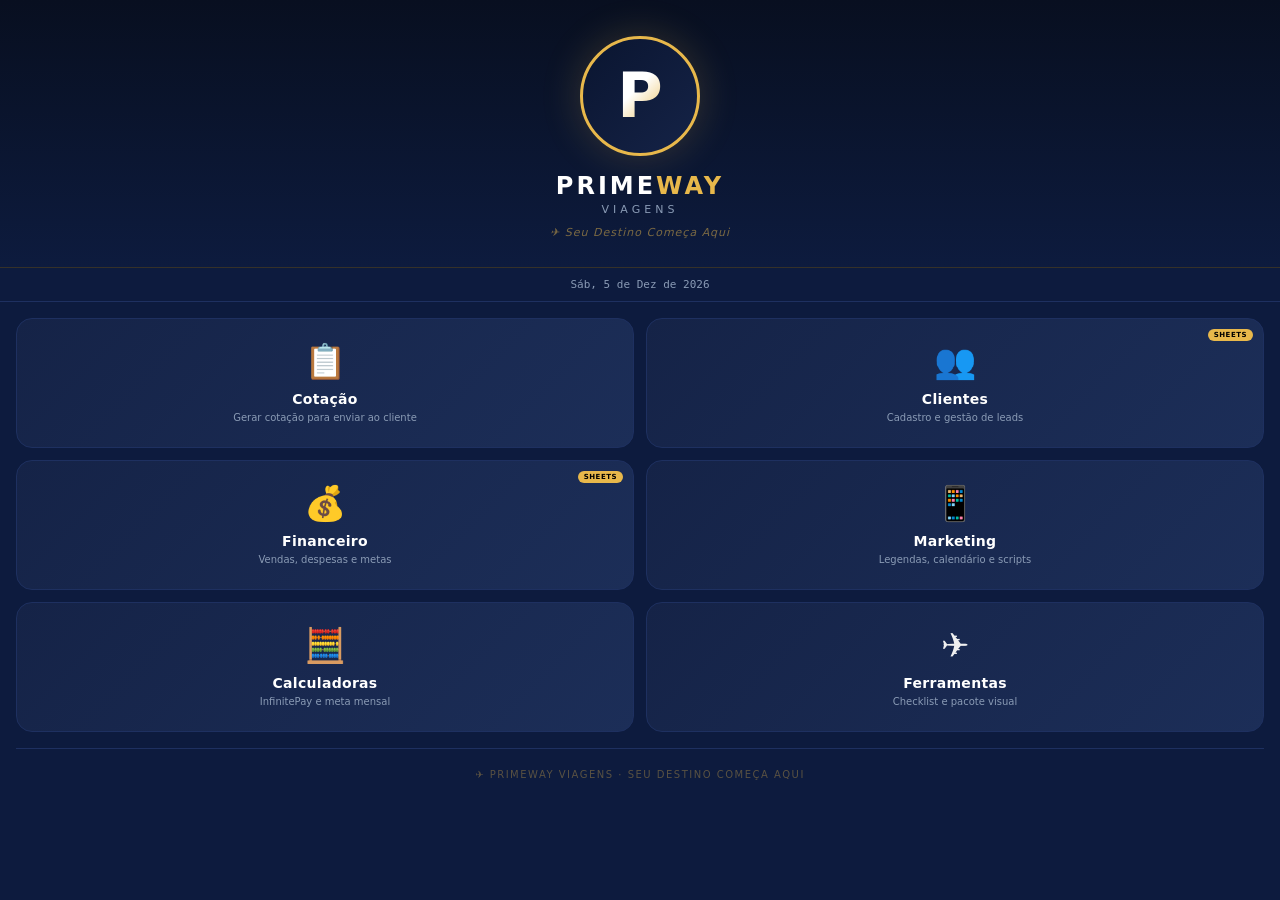
==== commit 839c981b: "Update index.html" ====
--- a/index.html
+++ b/index.html
@@ -5,6 +5,7 @@
 <meta name="viewport" content="width=device-width, initial-scale=1.0">
 <meta name="theme-color" content="#e8b84b">
 <meta name="apple-mobile-web-app-capable" content="yes">
+<meta name="apple-mobile-web-app-status-bar-style" content="black-translucent">
 <meta name="apple-mobile-web-app-title" content="PrimeWay">
 <title>PrimeWay Viagens</title>
 <link rel="stylesheet" href="style.css">
@@ -12,7 +13,7 @@
 </head>
 <body>
 
-<!-- HOME -->
+<!-- ═══ HOME ═══ -->
 <div class="screen active" id="s-home">
   <div class="home-header">
     <div class="home-logo-circle"><div class="home-logo-p">P</div></div>
@@ -22,52 +23,137 @@
   </div>
   <div class="home-date" id="home-date"></div>
   <div class="modules-grid">
-    <div class="mod-card" onclick="ir('s-cotacao')"><span class="mod-ico">📋</span><div class="mod-name">Cotação</div><div class="mod-desc">Gerar cotação para o cliente</div></div>
-    <div class="mod-card" onclick="ir('s-clientes')"><span class="mod-ico">👥</span><div class="mod-name">Clientes</div><div class="mod-desc">Cadastro e gestão de leads</div><div class="mod-badge">SHEETS</div></div>
-    <div class="mod-card" onclick="ir('s-financeiro')"><span class="mod-ico">💰</span><div class="mod-name">Financeiro</div><div class="mod-desc">Vendas, despesas e metas</div><div class="mod-badge">SHEETS</div></div>
-    <div class="mod-card" onclick="ir('s-marketing')"><span class="mod-ico">📱</span><div class="mod-name">Marketing</div><div class="mod-desc">Legendas, calendário e scripts</div></div>
-    <div class="mod-card" onclick="ir('s-calc')"><span class="mod-ico">🧮</span><div class="mod-name">Calculadoras</div><div class="mod-desc">InfinitePay e meta mensal</div></div>
-    <div class="mod-card" onclick="ir('s-ferramentas')"><span class="mod-ico">✈️</span><div class="mod-name">Ferramentas</div><div class="mod-desc">Checklist e pacote visual</div></div>
-    <div class="mod-card" onclick="ir('s-precificacao')"><span class="mod-ico">💼</span><div class="mod-name">Precificação</div><div class="mod-desc">Monte o preço com suas margens</div></div>
+    <div class="mod-card" onclick="ir('s-cotacao')">
+      <span class="mod-ico">📋</span>
+      <div class="mod-name">Cotação</div>
+      <div class="mod-desc">Gerar cotação para enviar ao cliente</div>
+    </div>
+    <div class="mod-card" onclick="ir('s-clientes')">
+      <span class="mod-ico">👥</span>
+      <div class="mod-name">Clientes</div>
+      <div class="mod-desc">Cadastro e gestão de leads</div>
+      <div class="mod-badge">SHEETS</div>
+    </div>
+    <div class="mod-card" onclick="ir('s-financeiro')">
+      <span class="mod-ico">💰</span>
+      <div class="mod-name">Financeiro</div>
+      <div class="mod-desc">Vendas, despesas e metas</div>
+      <div class="mod-badge">SHEETS</div>
+    </div>
+    <div class="mod-card" onclick="ir('s-marketing')">
+      <span class="mod-ico">📱</span>
+      <div class="mod-name">Marketing</div>
+      <div class="mod-desc">Legendas, calendário e scripts</div>
+    </div>
+    <div class="mod-card" onclick="ir('s-calc')">
+      <span class="mod-ico">🧮</span>
+      <div class="mod-name">Calculadoras</div>
+      <div class="mod-desc">InfinitePay e meta mensal</div>
+    </div>
+    <div class="mod-card" onclick="ir('s-ferramentas')">
+      <span class="mod-ico">✈️</span>
+      <div class="mod-name">Ferramentas</div>
+      <div class="mod-desc">Checklist e pacote visual</div>
+    </div>
   </div>
   <div class="home-footer">✈️ PRIMEWAY VIAGENS · SEU DESTINO COMEÇA AQUI</div>
 </div>
 
-<!-- COTAÇÃO -->
+<!-- ═══ COTAÇÃO ═══ -->
 <div class="screen" id="s-cotacao">
-  <div class="mod-header"><button class="back-btn" onclick="voltar()">← Voltar</button><div class="mod-header-info"><div class="mod-header-title">Gerador de Cotação</div><div class="mod-header-sub">Texto para enviar ao cliente</div></div><span style="font-size:22px;">📋</span></div>
+  <div class="mod-header">
+    <button class="back-btn" onclick="voltar()">← Voltar</button>
+    <div class="mod-header-info">
+      <div class="mod-header-title">Gerador de Cotação</div>
+      <div class="mod-header-sub">Texto para enviar ao cliente</div>
+    </div>
+    <span style="font-size:22px;">📋</span>
+  </div>
   <div class="wrap">
     <div class="sec-lbl">Cliente</div>
     <div class="field"><label>Nome do cliente</label><input id="cot-nome" type="text" placeholder="Ex: Ana Silva" /></div>
     <div class="field"><label>Destino</label><input id="cot-dest" type="text" placeholder="Ex: Fortaleza, Cancún..." /></div>
     <div class="sec-lbl">Aéreo</div>
-    <div class="grid2"><div class="field"><label>Data ida</label><input id="cot-dida" type="date" /></div><div class="field"><label>Hora ida</label><input id="cot-hida" type="time" /></div></div>
-    <div class="grid2"><div class="field"><label>Data volta</label><input id="cot-dvolta" type="date" /></div><div class="field"><label>Hora volta</label><input id="cot-hvolta" type="time" /></div></div>
+    <div class="grid2">
+      <div class="field"><label>Data ida</label><input id="cot-dida" type="date" /></div>
+      <div class="field"><label>Hora ida</label><input id="cot-hida" type="time" /></div>
+    </div>
+    <div class="grid2">
+      <div class="field"><label>Data volta</label><input id="cot-dvolta" type="date" /></div>
+      <div class="field"><label>Hora volta</label><input id="cot-hvolta" type="time" /></div>
+    </div>
     <div class="field"><label>Cia Aérea</label><input id="cot-cia" type="text" placeholder="Ex: LATAM, GOL, Azul..." /></div>
-    <div class="field"><label>Tipo de voo</label><select id="cot-voo"><option value="">—</option><option>Voo direto</option><option>Com 1 escala</option><option>Com 2 escalas</option></select></div>
-    <div style="display:flex;align-items:center;justify-content:space-between;background:#152347;border:1px solid #1e3060;border-radius:10px;padding:11px 13px;margin-bottom:7px;"><span style="font-size:13px;color:#8a9bb5;">Bagagem 23kg inclusa</span><button class="chip" id="tog-mala" onclick="this.classList.toggle('on');this.textContent=this.classList.contains('on')?'Sim':'Não';">Não</button></div>
+    <div class="field"><label>Tipo de voo</label>
+      <select id="cot-voo">
+        <option value="">—</option>
+        <option>Voo direto</option>
+        <option>Com 1 escala</option>
+        <option>Com 2 escalas</option>
+      </select>
+    </div>
+    <div style="display:flex;align-items:center;justify-content:space-between;background:#152347;border:1px solid #1e3060;border-radius:10px;padding:11px 13px;margin-bottom:7px;">
+      <span style="font-size:13px;color:#8a9bb5;">Bagagem 23kg inclusa</span>
+      <button class="chip" id="tog-mala" onclick="this.classList.toggle('on');this.textContent=this.classList.contains('on')?'Sim':'Não';">Não</button>
+    </div>
     <div class="sec-lbl">Hospedagem</div>
     <div class="field"><label>Hotel</label><input id="cot-hotel" type="text" placeholder="Ex: Hilton Garden Inn" /></div>
-    <div class="grid2"><div class="field"><label>Categoria</label><select id="cot-hcat"><option value="">—</option><option>3 estrelas</option><option>4 estrelas</option><option>5 estrelas</option><option>Resort</option><option>Pousada</option></select></div><div class="field"><label>Noites</label><input id="cot-noites" type="number" placeholder="Ex: 5" min="1" /></div></div>
-    <div class="field"><label>Regime</label><select id="cot-regime"><option value="">—</option><option>Sem alimentação</option><option>Café da manhã incluso</option><option>Meia pensão</option><option>All Inclusive</option></select></div>
+    <div class="grid2">
+      <div class="field"><label>Categoria</label>
+        <select id="cot-hcat">
+          <option value="">—</option>
+          <option>3 estrelas</option><option>4 estrelas</option>
+          <option>5 estrelas</option><option>Resort</option><option>Pousada</option>
+        </select>
+      </div>
+      <div class="field"><label>Noites</label><input id="cot-noites" type="number" placeholder="Ex: 5" min="1" /></div>
+    </div>
+    <div class="field"><label>Regime</label>
+      <select id="cot-regime">
+        <option value="">—</option>
+        <option>Sem alimentação</option><option>Café da manhã incluso</option>
+        <option>Meia pensão</option><option>All Inclusive</option>
+      </select>
+    </div>
     <div class="sec-lbl">Serviços</div>
-    <div style="display:flex;align-items:center;justify-content:space-between;background:#152347;border:1px solid #1e3060;border-radius:10px;padding:11px 13px;margin-bottom:7px;"><span style="font-size:13px;color:#8a9bb5;">Transfer incluso</span><button class="chip" id="tog-transfer" onclick="this.classList.toggle('on');this.textContent=this.classList.contains('on')?'Sim':'Não';">Não</button></div>
-    <div style="display:flex;align-items:center;justify-content:space-between;background:#152347;border:1px solid #1e3060;border-radius:10px;padding:11px 13px;margin-bottom:7px;"><span style="font-size:13px;color:#8a9bb5;">Seguro viagem incluso</span><button class="chip" id="tog-seguro-cot" onclick="this.classList.toggle('on');this.textContent=this.classList.contains('on')?'Sim':'Não';">Não</button></div>
+    <div style="display:flex;align-items:center;justify-content:space-between;background:#152347;border:1px solid #1e3060;border-radius:10px;padding:11px 13px;margin-bottom:7px;">
+      <span style="font-size:13px;color:#8a9bb5;">Transfer incluso</span>
+      <button class="chip" id="tog-transfer" onclick="this.classList.toggle('on');this.textContent=this.classList.contains('on')?'Sim':'Não';">Não</button>
+    </div>
+    <div style="display:flex;align-items:center;justify-content:space-between;background:#152347;border:1px solid #1e3060;border-radius:10px;padding:11px 13px;margin-bottom:7px;">
+      <span style="font-size:13px;color:#8a9bb5;">Seguro viagem incluso</span>
+      <button class="chip" id="tog-seguro-cot" onclick="this.classList.toggle('on');this.textContent=this.classList.contains('on')?'Sim':'Não';">Não</button>
+    </div>
     <div class="sec-lbl">Valores</div>
-    <div class="grid2"><div class="field"><label>Valor por pessoa</label><input id="cot-vpax" type="text" inputmode="numeric" placeholder="0,00" oninput="fmtV(this)" /></div><div class="field"><label>Nº passageiros</label><input id="cot-pax" type="number" placeholder="1" min="1" /></div></div>
+    <div class="grid2">
+      <div class="field"><label>Valor por pessoa</label><input id="cot-vpax" type="text" inputmode="numeric" placeholder="0,00" oninput="fmtV(this)" /></div>
+      <div class="field"><label>Nº passageiros</label><input id="cot-pax" type="number" placeholder="1" min="1" /></div>
+    </div>
     <div class="field"><label>Valor total</label><input id="cot-total" type="text" inputmode="numeric" placeholder="0,00" oninput="fmtV(this)" /></div>
     <div class="field"><label>Forma de pagamento</label><input id="cot-pgto" type="text" placeholder="Ex: 10x no cartão, Pix à vista" /></div>
     <div class="sec-lbl">Adicionais</div>
     <div class="field"><textarea id="cot-add" placeholder="Passeios, ingressos, observações..."></textarea></div>
     <button class="btn-gold" onclick="gerarCotacao()">✦ GERAR COTAÇÃO</button>
     <button class="btn-sec" onclick="limparCot()">Limpar</button>
-    <div id="cot-output" style="display:none;margin-top:12px;"><div class="output-box" id="cot-txt"></div><div class="out-actions"><button class="btn-copy" onclick="copiarEl('cot-txt',this)">📋 Copiar</button><button class="btn-wpp" onclick="wppEl('cot-txt')">📲 WhatsApp</button></div></div>
-  </div>
-</div>
-
-<!-- CLIENTES -->
+    <div id="cot-output" style="display:none;margin-top:12px;">
+      <div class="output-box" id="cot-txt"></div>
+      <div class="out-actions">
+        <button class="btn-copy" onclick="copiarEl('cot-txt',this)">📋 Copiar</button>
+        <button class="btn-wpp" onclick="wppEl('cot-txt')">📲 WhatsApp</button>
+      </div>
+    </div>
+  </div>
+</div>
+
+<!-- ═══ CLIENTES ═══ -->
 <div class="screen" id="s-clientes">
-  <div class="mod-header"><button class="back-btn" onclick="voltar()">← Voltar</button><div class="mod-header-info"><div class="mod-header-title">Painel de Clientes</div><div class="mod-header-sub">Google Sheets sincronizado</div></div><div class="sync-badge s-load" id="cl-sync">⏳</div></div>
+  <div class="mod-header">
+    <button class="back-btn" onclick="voltar()">← Voltar</button>
+    <div class="mod-header-info">
+      <div class="mod-header-title">Painel de Clientes</div>
+      <div class="mod-header-sub">Google Sheets sincronizado</div>
+    </div>
+    <div class="sync-badge s-load" id="cl-sync">⏳</div>
+  </div>
   <div class="wrap">
     <div class="stats-grid" id="cl-stats">
       <div class="stat"><div class="stat-n" style="color:#60b4ff">—</div><div class="stat-l">Leads</div></div>
@@ -75,7 +161,11 @@
       <div class="stat"><div class="stat-n" style="color:#4af0a0">—</div><div class="stat-l">Fechados</div></div>
       <div class="stat"><div class="stat-n" style="color:#b78aff">—</div><div class="stat-l">Viajaram</div></div>
     </div>
-    <div class="top-bar"><div class="search-wrap"><span>🔍</span><input id="cl-busca" type="text" placeholder="Buscar..." oninput="renderCL()" /></div><button class="btn-sync-sm" onclick="carregarCL()">🔄</button><button class="btn-add" onclick="abrirModalCL()">+ Novo</button></div>
+    <div class="top-bar">
+      <div class="search-wrap"><span>🔍</span><input id="cl-busca" type="text" placeholder="Buscar..." oninput="renderCL()" /></div>
+      <button class="btn-sync-sm" onclick="carregarCL()">🔄</button>
+      <button class="btn-add" onclick="abrirModalCL()">+ Novo</button>
+    </div>
     <div class="ftags">
       <button class="ftag on" data-f="todos" onclick="setFCL('todos')">Todos</button>
       <button class="ftag" data-f="lead" onclick="setFCL('lead')">🔵 Lead</button>
@@ -89,48 +179,117 @@
   </div>
 </div>
 
-<!-- FINANCEIRO -->
+<!-- ═══ FINANCEIRO ═══ -->
 <div class="screen" id="s-financeiro">
-  <div class="mod-header"><button class="back-btn" onclick="voltar()">← Voltar</button><div class="mod-header-info"><div class="mod-header-title">Controle Financeiro</div><div class="mod-header-sub">Google Sheets sincronizado</div></div><div class="sync-badge s-load" id="fin-sync">⏳</div></div>
+  <div class="mod-header">
+    <button class="back-btn" onclick="voltar()">← Voltar</button>
+    <div class="mod-header-info">
+      <div class="mod-header-title">Controle Financeiro</div>
+      <div class="mod-header-sub">Google Sheets sincronizado</div>
+    </div>
+    <div class="sync-badge s-load" id="fin-sync">⏳</div>
+  </div>
   <div class="wrap">
-    <div style="display:flex;gap:7px;margin-bottom:10px;"><select class="field" style="flex:1;padding:9px 12px;margin:0;" id="fin-mes" onchange="carregarFIN()"><option value="0">Janeiro</option><option value="1">Fevereiro</option><option value="2">Março</option><option value="3">Abril</option><option value="4">Maio</option><option value="5">Junho</option><option value="6">Julho</option><option value="7">Agosto</option><option value="8">Setembro</option><option value="9">Outubro</option><option value="10">Novembro</option><option value="11">Dezembro</option></select><button class="btn-sync-sm" onclick="carregarFIN()">🔄</button></div>
+    <div style="display:flex;gap:7px;margin-bottom:10px;">
+      <select class="field" style="flex:1;padding:9px 12px;margin:0;" id="fin-mes" onchange="carregarFIN()">
+        <option value="0">Janeiro</option><option value="1">Fevereiro</option>
+        <option value="2">Março</option><option value="3">Abril</option>
+        <option value="4">Maio</option><option value="5">Junho</option>
+        <option value="6">Julho</option><option value="7">Agosto</option>
+        <option value="8">Setembro</option><option value="9">Outubro</option>
+        <option value="10">Novembro</option><option value="11">Dezembro</option>
+      </select>
+      <button class="btn-sync-sm" onclick="carregarFIN()">🔄</button>
+    </div>
     <div class="grid2" id="fin-kpis-top" style="gap:8px;margin-bottom:8px;"></div>
     <div class="grid3" id="fin-kpis-bot" style="gap:8px;margin-bottom:10px;"></div>
     <div class="kcard" style="margin-bottom:10px;">
-      <div style="display:flex;justify-content:space-between;align-items:center;margin-bottom:10px;"><div style="font-size:10px;font-weight:700;color:#8a9bb5;letter-spacing:1px;text-transform:uppercase;">🎯 Meta do mês</div><button style="background:transparent;border:1px solid #1e3060;border-radius:6px;padding:4px 9px;font-size:10px;color:#8a9bb5;cursor:pointer;" onclick="abrirMetaFIN()">✏️ Alterar</button></div>
+      <div style="display:flex;justify-content:space-between;align-items:center;margin-bottom:10px;">
+        <div style="font-size:10px;font-weight:700;color:#8a9bb5;letter-spacing:1px;text-transform:uppercase;">🎯 Meta do mês</div>
+        <button style="background:transparent;border:1px solid #1e3060;border-radius:6px;padding:4px 9px;font-size:10px;color:#8a9bb5;cursor:pointer;" onclick="abrirMetaFIN()">✏️ Alterar</button>
+      </div>
       <div class="prog-wrap"><div class="prog-bar" id="fin-prog" style="width:0%"></div></div>
       <div class="meta-info" id="fin-meta-info"><span>Defina uma meta</span><span></span></div>
     </div>
-    <div class="tabs"><button class="tab on" id="fin-tab-0" onclick="setTabFIN(0)">💰 Vendas</button><button class="tab" id="fin-tab-1" onclick="setTabFIN(1)">📤 Despesas</button></div>
-    <div id="fin-pane-0"><button class="btn-gold" onclick="abrirVendaFIN()" style="margin-bottom:10px;">+ Registrar Venda</button><div id="fin-vendas"></div></div>
-    <div id="fin-pane-1" style="display:none"><button class="btn-gold" onclick="abrirDespFIN()" style="margin-bottom:10px;">+ Registrar Despesa</button><div id="fin-despesas"></div></div>
-  </div>
-</div>
-
-<!-- MARKETING -->
+    <div class="tabs">
+      <button class="tab on" id="fin-tab-0" onclick="setTabFIN(0)">💰 Vendas</button>
+      <button class="tab" id="fin-tab-1" onclick="setTabFIN(1)">📤 Despesas</button>
+    </div>
+    <div id="fin-pane-0">
+      <button class="btn-gold" onclick="abrirVendaFIN()" style="margin-bottom:10px;">+ Registrar Venda</button>
+      <div id="fin-vendas"></div>
+    </div>
+    <div id="fin-pane-1" style="display:none">
+      <button class="btn-gold" onclick="abrirDespFIN()" style="margin-bottom:10px;">+ Registrar Despesa</button>
+      <div id="fin-despesas"></div>
+    </div>
+  </div>
+</div>
+
+<!-- ═══ MARKETING ═══ -->
 <div class="screen" id="s-marketing">
-  <div class="mod-header"><button class="back-btn" onclick="voltar()">← Voltar</button><div class="mod-header-info"><div class="mod-header-title">Kit de Marketing</div><div class="mod-header-sub">Legendas, Calendário e Scripts</div></div><span style="font-size:22px;">📱</span></div>
+  <div class="mod-header">
+    <button class="back-btn" onclick="voltar()">← Voltar</button>
+    <div class="mod-header-info">
+      <div class="mod-header-title">Kit de Marketing</div>
+      <div class="mod-header-sub">Legendas, Calendário e Scripts</div>
+    </div>
+    <span style="font-size:22px;">📱</span>
+  </div>
   <div class="wrap">
-    <div class="tabs" style="margin-bottom:14px;"><button class="tab on" id="mkt-tab-0" onclick="setTabMKT(0)">✍️ Legendas</button><button class="tab" id="mkt-tab-1" onclick="setTabMKT(1)">📅 Calendário</button><button class="tab" id="mkt-tab-2" onclick="setTabMKT(2)">💬 Scripts</button></div>
+    <div class="tabs" style="margin-bottom:14px;">
+      <button class="tab on" id="mkt-tab-0" onclick="setTabMKT(0)">✍️ Legendas</button>
+      <button class="tab" id="mkt-tab-1" onclick="setTabMKT(1)">📅 Calendário</button>
+      <button class="tab" id="mkt-tab-2" onclick="setTabMKT(2)">💬 Scripts</button>
+    </div>
+    <!-- LEGENDAS -->
     <div id="mkt-pane-0">
       <div class="sec-lbl">Tipo de post</div>
-      <div class="chips" id="mkt-chips-tipo"><button class="chip on" data-v="promo" onclick="tMKT(this,'tipo')">🔥 Promoção</button><button class="chip" data-v="pacote" onclick="tMKT(this,'tipo')">📦 Pacote</button><button class="chip" data-v="dica" onclick="tMKT(this,'tipo')">💡 Dica</button><button class="chip" data-v="inspi" onclick="tMKT(this,'tipo')">✨ Inspiração</button><button class="chip" data-v="destaque" onclick="tMKT(this,'tipo')">📍 Destino</button></div>
+      <div class="chips" id="mkt-chips-tipo">
+        <button class="chip on" data-v="promo" onclick="tMKT(this,'tipo')">🔥 Promoção</button>
+        <button class="chip" data-v="pacote" onclick="tMKT(this,'tipo')">📦 Pacote</button>
+        <button class="chip" data-v="dica" onclick="tMKT(this,'tipo')">💡 Dica</button>
+        <button class="chip" data-v="inspi" onclick="tMKT(this,'tipo')">✨ Inspiração</button>
+        <button class="chip" data-v="destaque" onclick="tMKT(this,'tipo')">📍 Destino</button>
+      </div>
       <div class="sec-lbl">Público</div>
-      <div class="chips" id="mkt-chips-pub"><button class="chip on" data-v="familia" onclick="tMKT(this,'pub')">👨‍👩‍👧 Família</button><button class="chip" data-v="casal" onclick="tMKT(this,'pub')">💑 Casal</button><button class="chip" data-v="geral" onclick="tMKT(this,'pub')">👥 Geral</button></div>
+      <div class="chips" id="mkt-chips-pub">
+        <button class="chip on" data-v="familia" onclick="tMKT(this,'pub')">👨‍👩‍👧 Família</button>
+        <button class="chip" data-v="casal" onclick="tMKT(this,'pub')">💑 Casal</button>
+        <button class="chip" data-v="geral" onclick="tMKT(this,'pub')">👥 Geral</button>
+      </div>
       <div class="field"><label>Destino</label><input id="mkt-dest" type="text" placeholder="Ex: Fortaleza, Gramado..." /></div>
-      <div class="grid2"><div class="field"><label>Preço</label><input id="mkt-preco" type="text" placeholder="Ex: R$ 1.890" /></div><div class="field"><label>Parcelamento</label><input id="mkt-parc" type="text" placeholder="Ex: 10x" /></div></div>
+      <div class="grid2">
+        <div class="field"><label>Preço</label><input id="mkt-preco" type="text" placeholder="Ex: R$ 1.890" /></div>
+        <div class="field"><label>Parcelamento</label><input id="mkt-parc" type="text" placeholder="Ex: 10x" /></div>
+      </div>
       <div class="field"><label>Destaque do pacote</label><input id="mkt-destaques" type="text" placeholder="Ex: Voo + hotel + café" /></div>
       <div class="field"><label>Período</label><input id="mkt-periodo" type="text" placeholder="Ex: Julho" /></div>
       <button class="btn-gold" onclick="gerarLegenda()">✦ GERAR LEGENDA</button>
       <button class="btn-sec" onclick="gerarLegenda(true)">↻ Outra versão</button>
-      <div id="mkt-lg-out" style="display:none;margin-top:12px;"><div class="output-box" id="mkt-lg-txt"></div><div class="out-actions"><button class="btn-copy" onclick="copiarEl('mkt-lg-txt',this)">📋 Copiar</button><button class="btn-wpp" onclick="wppEl('mkt-lg-txt')">📲 WhatsApp</button></div></div>
-    </div>
+      <div id="mkt-lg-out" style="display:none;margin-top:12px;">
+        <div class="output-box" id="mkt-lg-txt"></div>
+        <div class="out-actions">
+          <button class="btn-copy" onclick="copiarEl('mkt-lg-txt',this)">📋 Copiar</button>
+          <button class="btn-wpp" onclick="wppEl('mkt-lg-txt')">📲 WhatsApp</button>
+        </div>
+      </div>
+    </div>
+    <!-- CALENDÁRIO -->
     <div id="mkt-pane-1" style="display:none">
-      <div class="field"><label>Mês</label><select id="mkt-cal-mes"><option>Janeiro</option><option>Fevereiro</option><option>Março</option><option>Abril</option><option>Maio</option><option>Junho</option><option selected>Julho</option><option>Agosto</option><option>Setembro</option><option>Outubro</option><option>Novembro</option><option>Dezembro</option></select></div>
+      <div class="field"><label>Mês</label>
+        <select id="mkt-cal-mes">
+          <option>Janeiro</option><option>Fevereiro</option><option>Março</option>
+          <option>Abril</option><option>Maio</option><option>Junho</option>
+          <option selected>Julho</option><option>Agosto</option><option>Setembro</option>
+          <option>Outubro</option><option>Novembro</option><option>Dezembro</option>
+        </select>
+      </div>
       <div class="field"><label>Destinos (separe por vírgula)</label><input id="mkt-cal-dest" type="text" placeholder="Ex: Fortaleza, Gramado, Buenos Aires" /></div>
       <button class="btn-gold" onclick="gerarCal()">✦ GERAR CALENDÁRIO</button>
       <div id="mkt-cal-out" style="display:none;margin-top:12px;"></div>
     </div>
+    <!-- SCRIPTS -->
     <div id="mkt-pane-2" style="display:none">
       <div class="field"><label>Nome do cliente</label><input id="mkt-sc-nome" type="text" placeholder="Ex: Ana" oninput="renderScripts()" /></div>
       <div class="field"><label>Destino</label><input id="mkt-sc-dest" type="text" placeholder="Ex: Fortaleza" oninput="renderScripts()" /></div>
@@ -139,22 +298,44 @@
   </div>
 </div>
 
-<!-- CALCULADORAS -->
+<!-- ═══ CALCULADORAS ═══ -->
 <div class="screen" id="s-calc">
-  <div class="mod-header"><button class="back-btn" onclick="voltar()">← Voltar</button><div class="mod-header-info"><div class="mod-header-title">Calculadoras</div><div class="mod-header-sub">InfinitePay e Meta Mensal</div></div><span style="font-size:22px;">🧮</span></div>
+  <div class="mod-header">
+    <button class="back-btn" onclick="voltar()">← Voltar</button>
+    <div class="mod-header-info">
+      <div class="mod-header-title">Calculadoras</div>
+      <div class="mod-header-sub">InfinitePay e Meta Mensal</div>
+    </div>
+    <span style="font-size:22px;">🧮</span>
+  </div>
   <div class="wrap">
-    <div class="tabs"><button class="tab on" id="calc-tab-0" onclick="setTabCALC(0)">💳 InfinitePay</button><button class="tab" id="calc-tab-1" onclick="setTabCALC(1)">🎯 Meta Mensal</button></div>
+    <div class="tabs">
+      <button class="tab on" id="calc-tab-0" onclick="setTabCALC(0)">💳 InfinitePay</button>
+      <button class="tab" id="calc-tab-1" onclick="setTabCALC(1)">🎯 Meta Mensal</button>
+    </div>
+    <!-- INFINITEPAY -->
     <div id="calc-pane-0">
       <div class="sec-lbl">Canal</div>
-      <div class="chips" id="calc-chips-canal"><button class="chip on" data-v="maquininha" onclick="tCALC(this,'canal')">🖥️ Maquininha</button><button class="chip" data-v="link" onclick="tCALC(this,'canal')">🔗 Link Online</button></div>
+      <div class="chips" id="calc-chips-canal">
+        <button class="chip on" data-v="maquininha" onclick="tCALC(this,'canal')">🖥️ Maquininha</button>
+        <button class="chip" data-v="link" onclick="tCALC(this,'canal')">🔗 Link Online</button>
+      </div>
       <div class="sec-lbl">Modalidade</div>
-      <div class="chips" id="calc-chips-tipo"><button class="chip on" data-v="credito" onclick="tCALC(this,'tipo')">Crédito</button><button class="chip" data-v="debito" onclick="tCALC(this,'tipo')">Débito</button><button class="chip" data-v="pix" onclick="tCALC(this,'tipo')">Pix</button></div>
-      <div id="calc-parc-sec"><div class="sec-lbl">Parcelas</div><div class="parc-wrap" id="calc-parc-wrap"></div></div>
+      <div class="chips" id="calc-chips-tipo">
+        <button class="chip on" data-v="credito" onclick="tCALC(this,'tipo')">Crédito</button>
+        <button class="chip" data-v="debito" onclick="tCALC(this,'tipo')">Débito</button>
+        <button class="chip" data-v="pix" onclick="tCALC(this,'tipo')">Pix</button>
+      </div>
+      <div id="calc-parc-sec">
+        <div class="sec-lbl">Parcelas</div>
+        <div class="parc-wrap" id="calc-parc-wrap"></div>
+      </div>
       <div class="sec-lbl">Valor que você quer receber</div>
       <div class="field"><label>R$</label><input id="calc-valor" type="text" inputmode="numeric" placeholder="0,00" oninput="fmtV(this);calcIP()" /></div>
       <div class="divl"></div>
       <div id="calc-ip-res"><div class="empty"><span>🧮</span>Digite um valor acima</div></div>
     </div>
+    <!-- META -->
     <div id="calc-pane-1" style="display:none">
       <div class="sec-lbl">Defina sua meta</div>
       <div class="field"><label>Meta de comissão no mês (R$)</label><input id="meta-val" type="text" inputmode="numeric" placeholder="Ex: 3.000,00" oninput="fmtV(this);calcMeta()" /></div>
@@ -166,128 +347,199 @@
   </div>
 </div>
 
-<!-- FERRAMENTAS -->
+<!-- ═══ FERRAMENTAS ═══ -->
 <div class="screen" id="s-ferramentas">
-  <div class="mod-header"><button class="back-btn" onclick="voltar()">← Voltar</button><div class="mod-header-info"><div class="mod-header-title">Ferramentas</div><div class="mod-header-sub">Checklist e Pacote Visual</div></div><span style="font-size:22px;">✈️</span></div>
+  <div class="mod-header">
+    <button class="back-btn" onclick="voltar()">← Voltar</button>
+    <div class="mod-header-info">
+      <div class="mod-header-title">Ferramentas</div>
+      <div class="mod-header-sub">Checklist e Pacote Visual</div>
+    </div>
+    <span style="font-size:22px;">✈️</span>
+  </div>
   <div class="wrap">
-    <div class="tabs"><button class="tab on" id="fer-tab-0" onclick="setTabFER(0)">☑️ Checklist</button><button class="tab" id="fer-tab-1" onclick="setTabFER(1)">🎨 Pacote Visual</button></div>
+    <div class="tabs">
+      <button class="tab on" id="fer-tab-0" onclick="setTabFER(0)">☑️ Checklist</button>
+      <button class="tab" id="fer-tab-1" onclick="setTabFER(1)">🎨 Pacote Visual</button>
+    </div>
+    <!-- CHECKLIST -->
     <div id="fer-pane-0">
       <div class="field"><label>Nome do cliente</label><input id="ck-nome" type="text" placeholder="Ex: Ana e João" /></div>
-      <div class="grid2"><div class="field"><label>Destino</label><input id="ck-dest" type="text" placeholder="Ex: Cancún" /></div><div class="field"><label>Data ida</label><input id="ck-data" type="date" /></div></div>
+      <div class="grid2">
+        <div class="field"><label>Destino</label><input id="ck-dest" type="text" placeholder="Ex: Cancún" /></div>
+        <div class="field"><label>Data ida</label><input id="ck-data" type="date" /></div>
+      </div>
       <div class="sec-lbl">Tipo de viagem</div>
-      <div class="chips" id="ck-chips-tipo"><button class="chip on" data-v="nacional" onclick="tCK(this)">🇧🇷 Nacional</button><button class="chip" data-v="internacional" onclick="tCK(this)">🌎 Internacional</button></div>
+      <div class="chips" id="ck-chips-tipo">
+        <button class="chip on" data-v="nacional" onclick="tCK(this)">🇧🇷 Nacional</button>
+        <button class="chip" data-v="internacional" onclick="tCK(this)">🌎 Internacional</button>
+      </div>
       <div class="sec-lbl">Incluso no pacote</div>
-      <div class="chips" id="ck-chips-inc"><button class="chip on" data-v="voo" onclick="mCK(this)">✈️ Voo</button><button class="chip on" data-v="hotel" onclick="mCK(this)">🏨 Hotel</button><button class="chip" data-v="transfer" onclick="mCK(this)">🚐 Transfer</button><button class="chip" data-v="carro" onclick="mCK(this)">🚗 Carro</button><button class="chip" data-v="seguro" onclick="mCK(this)">🛡️ Seguro</button></div>
+      <div class="chips" id="ck-chips-inc">
+        <button class="chip on" data-v="voo" onclick="mCK(this)">✈️ Voo</button>
+        <button class="chip on" data-v="hotel" onclick="mCK(this)">🏨 Hotel</button>
+        <button class="chip" data-v="transfer" onclick="mCK(this)">🚐 Transfer</button>
+        <button class="chip" data-v="carro" onclick="mCK(this)">🚗 Carro</button>
+        <button class="chip" data-v="seguro" onclick="mCK(this)">🛡️ Seguro</button>
+      </div>
       <button class="btn-gold" onclick="gerarCK()">✦ GERAR CHECKLIST</button>
       <div id="ck-output" style="display:none;margin-top:12px;">
-        <div class="out-tabs"><button class="otab on" id="ck-ot-0" onclick="setOTabCK(0)">☑️ Interativo</button><button class="otab" id="ck-ot-1" onclick="setOTabCK(1)">📲 Enviar</button></div>
-        <div id="ck-out-0"></div><div id="ck-out-1" style="display:none"></div>
-      </div>
-    </div>
+        <div class="out-tabs">
+          <button class="otab on" id="ck-ot-0" onclick="setOTabCK(0)">☑️ Interativo</button>
+          <button class="otab" id="ck-ot-1" onclick="setOTabCK(1)">📲 Enviar</button>
+        </div>
+        <div id="ck-out-0"></div>
+        <div id="ck-out-1" style="display:none"></div>
+      </div>
+    </div>
+    <!-- PACOTE VISUAL -->
     <div id="fer-pane-1" style="display:none">
       <div class="field"><label>Destino</label><input id="pv-dest" type="text" placeholder="Ex: Fortaleza, Cancún..." /></div>
-      <div class="grid2"><div class="field"><label>Duração</label><input id="pv-dur" type="text" placeholder="Ex: 5 dias / 4 noites" /></div><div class="field"><label>Período</label><input id="pv-periodo" type="text" placeholder="Ex: Julho" /></div></div>
+      <div class="grid2">
+        <div class="field"><label>Duração</label><input id="pv-dur" type="text" placeholder="Ex: 5 dias / 4 noites" /></div>
+        <div class="field"><label>Período</label><input id="pv-periodo" type="text" placeholder="Ex: Julho" /></div>
+      </div>
       <div class="sec-lbl">Público</div>
-      <div class="chips" id="pv-chips-pub"><button class="chip on" data-v="Família" onclick="tPV(this,'pub')">👨‍👩‍👧 Família</button><button class="chip" data-v="Casal" onclick="tPV(this,'pub')">💑 Casal</button><button class="chip" data-v="Individual" onclick="tPV(this,'pub')">👤 Individual</button></div>
+      <div class="chips" id="pv-chips-pub">
+        <button class="chip on" data-v="Família" onclick="tPV(this,'pub')">👨‍👩‍👧 Família</button>
+        <button class="chip" data-v="Casal" onclick="tPV(this,'pub')">💑 Casal</button>
+        <button class="chip" data-v="Individual" onclick="tPV(this,'pub')">👤 Individual</button>
+      </div>
       <div class="sec-lbl">Incluso</div>
-      <div class="chips" id="pv-chips-inc"><button class="chip on" data-v="✈️ Passagem aérea" onclick="mPV(this)">✈️ Passagem</button><button class="chip on" data-v="🏨 Hotel" onclick="mPV(this)">🏨 Hotel</button><button class="chip" data-v="🚐 Transfer" onclick="mPV(this)">🚐 Transfer</button><button class="chip" data-v="🍳 Café da manhã" onclick="mPV(this)">🍳 Café</button><button class="chip" data-v="🛡️ Seguro viagem" onclick="mPV(this)">🛡️ Seguro</button><button class="chip" data-v="🎡 Passeios" onclick="mPV(this)">🎡 Passeios</button></div>
-      <div class="grid2"><div class="field"><label>Preço por pessoa</label><input id="pv-preco" type="text" inputmode="numeric" placeholder="0,00" oninput="fmtV(this)" /></div><div class="field"><label>Parcelamento</label><input id="pv-parc" type="text" placeholder="Ex: 10x no cartão" /></div></div>
+      <div class="chips" id="pv-chips-inc">
+        <button class="chip on" data-v="✈️ Passagem aérea" onclick="mPV(this)">✈️ Passagem</button>
+        <button class="chip on" data-v="🏨 Hotel" onclick="mPV(this)">🏨 Hotel</button>
+        <button class="chip" data-v="🚐 Transfer" onclick="mPV(this)">🚐 Transfer</button>
+        <button class="chip" data-v="🍳 Café da manhã" onclick="mPV(this)">🍳 Café</button>
+        <button class="chip" data-v="🛡️ Seguro viagem" onclick="mPV(this)">🛡️ Seguro</button>
+        <button class="chip" data-v="🎡 Passeios" onclick="mPV(this)">🎡 Passeios</button>
+      </div>
+      <div class="grid2">
+        <div class="field"><label>Preço por pessoa</label><input id="pv-preco" type="text" inputmode="numeric" placeholder="0,00" oninput="fmtV(this)" /></div>
+        <div class="field"><label>Parcelamento</label><input id="pv-parc" type="text" placeholder="Ex: 10x no cartão" /></div>
+      </div>
       <div class="sec-lbl">Tema visual</div>
-      <div class="tema-grid"><button class="tema-btn on" data-t="t-praia" onclick="tTema(this)">🏖️<span>Praia</span></button><button class="tema-btn" data-t="t-montanha" onclick="tTema(this)">🏔️<span>Natureza</span></button><button class="tema-btn" data-t="t-cidade" onclick="tTema(this)">🌆<span>Cidade</span></button><button class="tema-btn" data-t="t-romance" onclick="tTema(this)">💑<span>Romance</span></button><button class="tema-btn" data-t="t-aventura" onclick="tTema(this)">🧗<span>Aventura</span></button><button class="tema-btn" data-t="t-luxo" onclick="tTema(this)">✨<span>Premium</span></button></div>
+      <div class="tema-grid">
+        <button class="tema-btn on" data-t="t-praia" onclick="tTema(this)">🏖️<span>Praia</span></button>
+        <button class="tema-btn" data-t="t-montanha" onclick="tTema(this)">🏔️<span>Natureza</span></button>
+        <button class="tema-btn" data-t="t-cidade" onclick="tTema(this)">🌆<span>Cidade</span></button>
+        <button class="tema-btn" data-t="t-romance" onclick="tTema(this)">💑<span>Romance</span></button>
+        <button class="tema-btn" data-t="t-aventura" onclick="tTema(this)">🧗<span>Aventura</span></button>
+        <button class="tema-btn" data-t="t-luxo" onclick="tTema(this)">✨<span>Premium</span></button>
+      </div>
       <button class="btn-gold" onclick="gerarPV()">✦ GERAR PACOTE</button>
       <div id="pv-output" style="display:none;margin-top:12px;">
-        <div class="out-tabs"><button class="otab on" id="pv-ot-0" onclick="setOTabPV(0)">🎨 Card</button><button class="otab" id="pv-ot-1" onclick="setOTabPV(1)">📝 Canva</button><button class="otab" id="pv-ot-2" onclick="setOTabPV(2)">📲 WhatsApp</button></div>
-        <div id="pv-out-0"></div><div id="pv-out-1" style="display:none"></div><div id="pv-out-2" style="display:none"></div>
-      </div>
-    </div>
-  </div>
-</div>
-
-<!-- PRECIFICAÇÃO -->
-<div class="screen" id="s-precificacao">
-  <div class="mod-header"><button class="back-btn" onclick="voltar()">← Voltar</button><div class="mod-header-info"><div class="mod-header-title">Precificação</div><div class="mod-header-sub">Monte o preço com suas margens</div></div><span style="font-size:22px;">💼</span></div>
-  <div class="wrap">
-    <div style="background:rgba(232,184,75,.08);border:1px solid rgba(232,184,75,.2);border-radius:10px;padding:11px 13px;font-size:11px;color:#e8b84b;margin-bottom:4px;">💡 Ajuste as margens — o preço final e sua comissão atualizam em tempo real.</div>
-    <div class="sec-lbl">🏨 Hotel / Hospedagem</div>
-    <div class="grid2"><div class="field"><label>Valor (R$)</label><input id="pc-hotel" type="text" inputmode="numeric" placeholder="0,00" oninput="fmtV(this);calcPC()" /></div><div class="field"><label>Margem: <span id="pc-hotel-pct-lbl">10</span>%</label><input id="pc-hotel-pct" type="range" min="0" max="30" value="10" oninput="document.getElementById('pc-hotel-pct-lbl').textContent=this.value;calcPC()" style="width:100%;accent-color:#e8b84b;margin-top:6px;" /></div></div>
-    <div class="sec-lbl">✈️ Passagem aérea</div>
-    <div class="grid2"><div class="field"><label>Valor (R$)</label><input id="pc-voo" type="text" inputmode="numeric" placeholder="0,00" oninput="fmtV(this);calcPC()" /></div><div class="field"><label>Margem: <span id="pc-voo-pct-lbl">5</span>%</label><input id="pc-voo-pct" type="range" min="0" max="20" value="5" oninput="document.getElementById('pc-voo-pct-lbl').textContent=this.value;calcPC()" style="width:100%;accent-color:#e8b84b;margin-top:6px;" /></div></div>
-    <div class="sec-lbl">🛫 Taxa de embarque</div>
-    <div class="field"><label>Valor (R$) — sem margem</label><input id="pc-embarque" type="text" inputmode="numeric" placeholder="0,00" oninput="fmtV(this);calcPC()" /></div>
-    <div class="sec-lbl">🚐 Transfer</div>
-    <div class="grid2"><div class="field"><label>Valor (R$)</label><input id="pc-transfer" type="text" inputmode="numeric" placeholder="0,00" oninput="fmtV(this);calcPC()" /></div><div class="field"><label>Margem: <span id="pc-transfer-pct-lbl">0</span>%</label><input id="pc-transfer-pct" type="range" min="0" max="30" value="0" oninput="document.getElementById('pc-transfer-pct-lbl').textContent=this.value;calcPC()" style="width:100%;accent-color:#e8b84b;margin-top:6px;" /></div></div>
-    <div class="sec-lbl">🚗 Aluguel de carro</div>
-    <div class="grid2"><div class="field"><label>Valor (R$)</label><input id="pc-carro" type="text" inputmode="numeric" placeholder="0,00" oninput="fmtV(this);calcPC()" /></div><div class="field"><label>Margem: <span id="pc-carro-pct-lbl">0</span>%</label><input id="pc-carro-pct" type="range" min="0" max="30" value="0" oninput="document.getElementById('pc-carro-pct-lbl').textContent=this.value;calcPC()" style="width:100%;accent-color:#e8b84b;margin-top:6px;" /></div></div>
-    <div class="sec-lbl">🎡 Passeios</div>
-    <div class="grid2"><div class="field"><label>Valor (R$)</label><input id="pc-passeios" type="text" inputmode="numeric" placeholder="0,00" oninput="fmtV(this);calcPC()" /></div><div class="field"><label>Margem: <span id="pc-passeios-pct-lbl">0</span>%</label><input id="pc-passeios-pct" type="range" min="0" max="30" value="0" oninput="document.getElementById('pc-passeios-pct-lbl').textContent=this.value;calcPC()" style="width:100%;accent-color:#e8b84b;margin-top:6px;" /></div></div>
-    <div class="sec-lbl">🛡️ Seguro viagem</div>
-    <div class="grid2"><div class="field"><label>Valor (R$)</label><input id="pc-seguro" type="text" inputmode="numeric" placeholder="0,00" oninput="fmtV(this);calcPC()" /></div><div class="field"><label>Margem: <span id="pc-seguro-pct-lbl">15</span>%</label><input id="pc-seguro-pct" type="range" min="0" max="30" value="15" oninput="document.getElementById('pc-seguro-pct-lbl').textContent=this.value;calcPC()" style="width:100%;accent-color:#e8b84b;margin-top:6px;" /></div></div>
-    <div class="divl"></div>
-    <div id="pc-resultado"><div class="empty"><span>💼</span>Preencha os valores acima</div></div>
-    <button class="btn-sec" onclick="limparPC()" style="margin-top:8px;">🗑️ Limpar tudo</button>
-  </div>
-</div>
-
-<!-- MODAL CLIENTES -->
-<div class="overlay" id="ov-cl" onclick="fOv('ov-cl',event)"><div class="modal" onclick="event.stopPropagation()">
-  <div class="modal-title" id="cl-modal-title">Novo Cliente</div>
-  <input type="hidden" id="cl-edit-id" />
-  <div class="mgrid2"><div class="mfield"><label>Nome</label><input id="cl-f-nome" type="text" /></div><div class="mfield"><label>WhatsApp</label><input id="cl-f-wpp" type="tel" /></div></div>
-  <div class="mgrid2"><div class="mfield"><label>Destino</label><input id="cl-f-dest" type="text" /></div><div class="mfield"><label>Público</label><select id="cl-f-pub"><option>Família</option><option>Casal</option><option>Individual</option><option>Grupo</option></select></div></div>
-  <div class="mgrid2"><div class="mfield"><label>Valor (R$)</label><input id="cl-f-valor" type="text" inputmode="numeric" placeholder="0,00" oninput="fmtV(this)" /></div><div class="mfield"><label>Data viagem</label><input id="cl-f-data" type="date" /></div></div>
-  <div class="mgrid2"><div class="mfield"><label>Status</label><select id="cl-f-status"><option value="lead">🔵 Lead</option><option value="cotado">🟡 Cotado</option><option value="negociando">🟣 Negociando</option><option value="fechado">🟢 Fechado</option><option value="viajou">🩷 Viajou</option><option value="perdido">🔴 Perdido</option></select></div><div class="mfield"><label>Follow-up</label><input id="cl-f-fu" type="date" /></div></div>
-  <div class="mfield"><label>Observações</label><textarea id="cl-f-obs"></textarea></div>
-  <button class="btn-gold" id="cl-save-btn" onclick="salvarCL()">💾 Salvar</button>
-  <button class="btn-sec" onclick="fOv('ov-cl')">Cancelar</button>
-</div></div>
-
-<!-- MODAL VENDA -->
-<div class="overlay" id="ov-fin-v" onclick="fOv('ov-fin-v',event)"><div class="modal" onclick="event.stopPropagation()">
-  <div class="modal-title" id="fin-v-title">Registrar Venda</div>
-  <input type="hidden" id="fin-v-id" />
-  <div class="mfield"><label>Cliente / Destino</label><input id="fin-v-nome" type="text" placeholder="Ex: Ana — Fortaleza" /></div>
-  <div style="display:flex;gap:6px;margin-bottom:10px;">
-    <button class="tab on" id="fin-tipo-avulso" onclick="setTipoVenda('avulso')" style="flex:1;font-size:11px;">✈️ Venda Avulsa</button>
-    <button class="tab" id="fin-tipo-op" onclick="setTipoVenda('operadora')" style="flex:1;font-size:11px;">🏢 Operadora</button>
-  </div>
-  <div id="fin-campos-avulso">
-    <div style="background:rgba(96,180,255,.08);border:1px solid rgba(96,180,255,.2);border-radius:8px;padding:8px 12px;font-size:10px;color:#60b4ff;margin-bottom:8px;">ℹ️ Comissão incide só sobre a passagem — não sobre a taxa de embarque.</div>
-    <div class="mgrid2"><div class="mfield"><label>Hotel (R$)</label><input id="fin-v-hotel" type="text" inputmode="numeric" placeholder="0,00" oninput="fmtV(this);calcComFIN()" /></div><div class="mfield"><label>Margem hotel</label><select id="fin-v-mh" onchange="calcComFIN()"><option value="0">0%</option><option value="5">5%</option><option value="10" selected>10%</option><option value="15">15%</option></select></div></div>
-    <div class="mgrid2"><div class="mfield"><label>Passagem aérea (R$)</label><input id="fin-v-voo" type="text" inputmode="numeric" placeholder="0,00" oninput="fmtV(this);calcComFIN()" /></div><div class="mfield"><label>Margem passagem</label><select id="fin-v-mv" onchange="calcComFIN()"><option value="0">0%</option><option value="5" selected>5%</option><option value="10">10%</option></select></div></div>
-    <div class="mfield"><label>Taxa de embarque (R$) — sem comissão</label><input id="fin-v-embarque" type="text" inputmode="numeric" placeholder="0,00" oninput="fmtV(this);calcComFIN()" /></div>
-    <div class="mgrid2"><div class="mfield"><label>Outros (R$)</label><input id="fin-v-out" type="text" inputmode="numeric" placeholder="0,00" oninput="fmtV(this);calcComFIN()" /></div><div class="mfield"><label>Margem outros</label><select id="fin-v-mo" onchange="calcComFIN()"><option value="0" selected>0%</option><option value="5">5%</option><option value="10">10%</option><option value="15">15%</option></select></div></div>
-    <div class="mfield"><label>Seguro (R$) — margem fixa 15%</label><input id="fin-v-seg" type="text" inputmode="numeric" placeholder="0,00" oninput="fmtV(this);calcComFIN()" /></div>
-  </div>
-  <div id="fin-campos-op" style="display:none;">
-    <div style="background:rgba(74,240,160,.08);border:1px solid rgba(74,240,160,.2);border-radius:8px;padding:8px 12px;font-size:10px;color:#4af0a0;margin-bottom:8px;">ℹ️ Informe o valor total e sua comissão já embutida.</div>
-    <div class="mfield"><label>Valor total do pacote (R$)</label><input id="fin-v-total-op" type="text" inputmode="numeric" placeholder="0,00" oninput="fmtV(this);calcComFIN()" /></div>
-    <div class="mfield"><label>Sua comissão (R$)</label><input id="fin-v-com-op" type="text" inputmode="numeric" placeholder="0,00" oninput="fmtV(this);calcComFIN()" /></div>
-  </div>
-  <div class="mfield"><label>Data fechamento</label><input id="fin-v-data" type="date" /></div>
-  <div class="preview-box" id="fin-v-prev">Preencha os valores</div>
-  <button class="btn-gold" id="fin-v-btn" onclick="salvarVendaFIN()">💾 Salvar Venda</button>
-  <button class="btn-sec" onclick="fOv('ov-fin-v')">Cancelar</button>
-</div></div>
-
-<!-- MODAL DESPESA -->
-<div class="overlay" id="ov-fin-d" onclick="fOv('ov-fin-d',event)"><div class="modal" onclick="event.stopPropagation()">
-  <div class="modal-title">Registrar Despesa</div>
-  <div class="mfield"><label>Descrição</label><input id="fin-d-nome" type="text" placeholder="Ex: Canva Pro, Google Ads..." /></div>
-  <div class="mgrid2"><div class="mfield"><label>Valor (R$)</label><input id="fin-d-val" type="text" inputmode="numeric" placeholder="0,00" oninput="fmtV(this)" /></div><div class="mfield"><label>Categoria</label><select id="fin-d-cat"><option>📱 Marketing</option><option>🛠️ Ferramentas</option><option>📦 Operacional</option><option>💼 Outros</option></select></div></div>
-  <div class="mfield"><label>Data</label><input id="fin-d-data" type="date" /></div>
-  <button class="btn-gold" id="fin-d-btn" onclick="salvarDespFIN()">💾 Salvar</button>
-  <button class="btn-sec" onclick="fOv('ov-fin-d')">Cancelar</button>
-</div></div>
-
-<!-- MODAL META -->
-<div class="overlay" id="ov-fin-m" onclick="fOv('ov-fin-m',event)"><div class="modal" onclick="event.stopPropagation()">
-  <div class="modal-title">🎯 Meta do Mês</div>
-  <div class="mfield"><label>Meta de comissão (R$)</label><input id="fin-m-val" type="text" inputmode="numeric" placeholder="0,00" oninput="fmtV(this)" /></div>
-  <button class="btn-gold" onclick="salvarMetaFIN()">✅ Salvar Meta</button>
-  <button class="btn-sec" onclick="fOv('ov-fin-m')">Cancelar</button>
-</div></div>
+        <div class="out-tabs">
+          <button class="otab on" id="pv-ot-0" onclick="setOTabPV(0)">🎨 Card</button>
+          <button class="otab" id="pv-ot-1" onclick="setOTabPV(1)">📝 Canva</button>
+          <button class="otab" id="pv-ot-2" onclick="setOTabPV(2)">📲 WhatsApp</button>
+        </div>
+        <div id="pv-out-0"></div>
+        <div id="pv-out-1" style="display:none"></div>
+        <div id="pv-out-2" style="display:none"></div>
+      </div>
+    </div>
+  </div>
+</div>
+
+<!-- ═══ MODAL CLIENTES ═══ -->
+<div class="overlay" id="ov-cl" onclick="fOv('ov-cl',event)">
+  <div class="modal" onclick="event.stopPropagation()">
+    <div class="modal-title" id="cl-modal-title">Novo Cliente</div>
+    <input type="hidden" id="cl-edit-id" />
+    <div class="mgrid2">
+      <div class="mfield"><label>Nome</label><input id="cl-f-nome" type="text" /></div>
+      <div class="mfield"><label>WhatsApp</label><input id="cl-f-wpp" type="tel" /></div>
+    </div>
+    <div class="mgrid2">
+      <div class="mfield"><label>Destino</label><input id="cl-f-dest" type="text" /></div>
+      <div class="mfield"><label>Público</label>
+        <select id="cl-f-pub"><option>Família</option><option>Casal</option><option>Individual</option><option>Grupo</option></select>
+      </div>
+    </div>
+    <div class="mgrid2">
+      <div class="mfield"><label>Valor (R$)</label><input id="cl-f-valor" type="text" inputmode="numeric" placeholder="0,00" oninput="fmtV(this)" /></div>
+      <div class="mfield"><label>Data viagem</label><input id="cl-f-data" type="date" /></div>
+    </div>
+    <div class="mgrid2">
+      <div class="mfield"><label>Status</label>
+        <select id="cl-f-status">
+          <option value="lead">🔵 Lead</option><option value="cotado">🟡 Cotado</option>
+          <option value="negociando">🟣 Negociando</option><option value="fechado">🟢 Fechado</option>
+          <option value="viajou">🩷 Viajou</option><option value="perdido">🔴 Perdido</option>
+        </select>
+      </div>
+      <div class="mfield"><label>Follow-up</label><input id="cl-f-fu" type="date" /></div>
+    </div>
+    <div class="mfield"><label>Observações</label><textarea id="cl-f-obs"></textarea></div>
+    <button class="btn-gold" id="cl-save-btn" onclick="salvarCL()">💾 Salvar</button>
+    <button class="btn-sec" onclick="fOv('ov-cl')">Cancelar</button>
+  </div>
+</div>
+
+<!-- ═══ MODAL VENDA ═══ -->
+<div class="overlay" id="ov-fin-v" onclick="fOv('ov-fin-v',event)">
+  <div class="modal" onclick="event.stopPropagation()">
+    <div class="modal-title" id="fin-v-title">Registrar Venda</div>
+    <input type="hidden" id="fin-v-id" />
+    <div class="mfield"><label>Cliente / Destino</label><input id="fin-v-nome" type="text" placeholder="Ex: Ana — Fortaleza" /></div>
+    <div class="mgrid2">
+      <div class="mfield"><label>Hotel (R$)</label><input id="fin-v-hotel" type="text" inputmode="numeric" placeholder="0,00" oninput="fmtV(this);calcComFIN()" /></div>
+      <div class="mfield"><label>Margem hotel</label>
+        <select id="fin-v-mh" onchange="calcComFIN()"><option value="0">0%</option><option value="5">5%</option><option value="10" selected>10%</option><option value="15">15%</option></select>
+      </div>
+    </div>
+    <div class="mgrid2">
+      <div class="mfield"><label>Voo (R$)</label><input id="fin-v-voo" type="text" inputmode="numeric" placeholder="0,00" oninput="fmtV(this);calcComFIN()" /></div>
+      <div class="mfield"><label>Margem voo</label>
+        <select id="fin-v-mv" onchange="calcComFIN()"><option value="0">0%</option><option value="5" selected>5%</option><option value="10">10%</option></select>
+      </div>
+    </div>
+    <div class="mgrid2">
+      <div class="mfield"><label>Outros (R$)</label><input id="fin-v-out" type="text" inputmode="numeric" placeholder="0,00" oninput="fmtV(this);calcComFIN()" /></div>
+      <div class="mfield"><label>Margem outros</label>
+        <select id="fin-v-mo" onchange="calcComFIN()"><option value="0" selected>0%</option><option value="5">5%</option><option value="10">10%</option><option value="15">15%</option></select>
+      </div>
+    </div>
+    <div class="mgrid2">
+      <div class="mfield"><label>Seguro (R$)</label><input id="fin-v-seg" type="text" inputmode="numeric" placeholder="0,00" oninput="fmtV(this);calcComFIN()" /></div>
+      <div class="mfield"><label>Data fechamento</label><input id="fin-v-data" type="date" /></div>
+    </div>
+    <div class="preview-box" id="fin-v-prev">Preencha os valores</div>
+    <button class="btn-gold" id="fin-v-btn" onclick="salvarVendaFIN()">💾 Salvar Venda</button>
+    <button class="btn-sec" onclick="fOv('ov-fin-v')">Cancelar</button>
+  </div>
+</div>
+
+<!-- ═══ MODAL DESPESA ═══ -->
+<div class="overlay" id="ov-fin-d" onclick="fOv('ov-fin-d',event)">
+  <div class="modal" onclick="event.stopPropagation()">
+    <div class="modal-title">Registrar Despesa</div>
+    <div class="mfield"><label>Descrição</label><input id="fin-d-nome" type="text" placeholder="Ex: Canva Pro, Google Ads..." /></div>
+    <div class="mgrid2">
+      <div class="mfield"><label>Valor (R$)</label><input id="fin-d-val" type="text" inputmode="numeric" placeholder="0,00" oninput="fmtV(this)" /></div>
+      <div class="mfield"><label>Categoria</label>
+        <select id="fin-d-cat"><option>📱 Marketing</option><option>🛠️ Ferramentas</option><option>📦 Operacional</option><option>💼 Outros</option></select>
+      </div>
+    </div>
+    <div class="mfield"><label>Data</label><input id="fin-d-data" type="date" /></div>
+    <button class="btn-gold" id="fin-d-btn" onclick="salvarDespFIN()">💾 Salvar</button>
+    <button class="btn-sec" onclick="fOv('ov-fin-d')">Cancelar</button>
+  </div>
+</div>
+
+<!-- ═══ MODAL META ═══ -->
+<div class="overlay" id="ov-fin-m" onclick="fOv('ov-fin-m',event)">
+  <div class="modal" onclick="event.stopPropagation()">
+    <div class="modal-title">🎯 Meta do Mês</div>
+    <div class="mfield"><label>Meta de comissão (R$)</label><input id="fin-m-val" type="text" inputmode="numeric" placeholder="0,00" oninput="fmtV(this)" /></div>
+    <button class="btn-gold" onclick="salvarMetaFIN()">✅ Salvar Meta</button>
+    <button class="btn-sec" onclick="fOv('ov-fin-m')">Cancelar</button>
+  </div>
+</div>
 
 <div class="toast" id="toast"></div>
+
 <script src="app-part1.js"></script>
 <script src="app-part2.js"></script>
 </body>
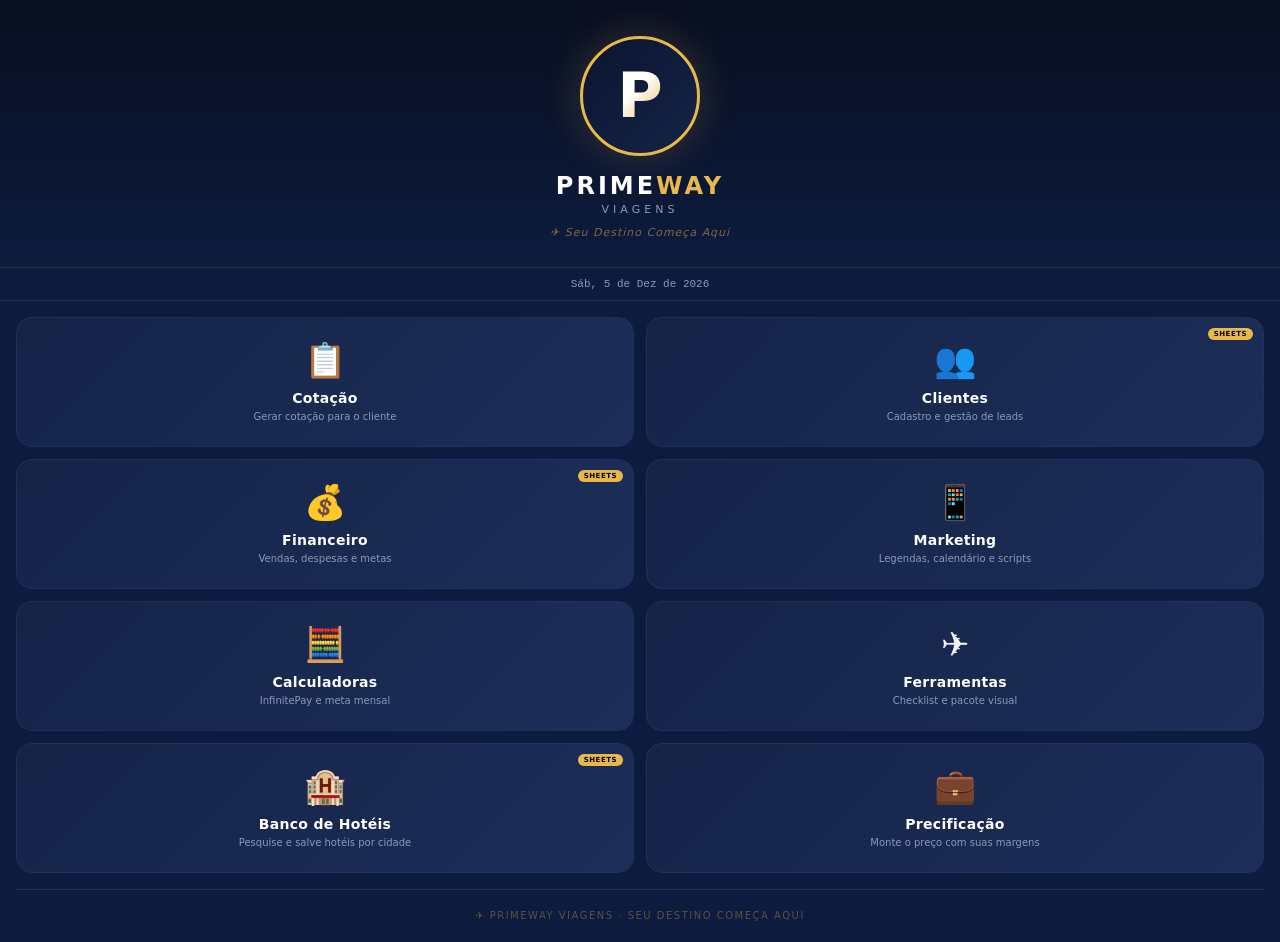
==== commit 5ba04f8c: "Update index.html" ====
--- a/index.html
+++ b/index.html
@@ -5,7 +5,6 @@
 <meta name="viewport" content="width=device-width, initial-scale=1.0">
 <meta name="theme-color" content="#e8b84b">
 <meta name="apple-mobile-web-app-capable" content="yes">
-<meta name="apple-mobile-web-app-status-bar-style" content="black-translucent">
 <meta name="apple-mobile-web-app-title" content="PrimeWay">
 <title>PrimeWay Viagens</title>
 <link rel="stylesheet" href="style.css">
@@ -13,7 +12,7 @@
 </head>
 <body>
 
-<!-- ═══ HOME ═══ -->
+<!-- HOME -->
 <div class="screen active" id="s-home">
   <div class="home-header">
     <div class="home-logo-circle"><div class="home-logo-p">P</div></div>
@@ -23,137 +22,53 @@
   </div>
   <div class="home-date" id="home-date"></div>
   <div class="modules-grid">
-    <div class="mod-card" onclick="ir('s-cotacao')">
-      <span class="mod-ico">📋</span>
-      <div class="mod-name">Cotação</div>
-      <div class="mod-desc">Gerar cotação para enviar ao cliente</div>
-    </div>
-    <div class="mod-card" onclick="ir('s-clientes')">
-      <span class="mod-ico">👥</span>
-      <div class="mod-name">Clientes</div>
-      <div class="mod-desc">Cadastro e gestão de leads</div>
-      <div class="mod-badge">SHEETS</div>
-    </div>
-    <div class="mod-card" onclick="ir('s-financeiro')">
-      <span class="mod-ico">💰</span>
-      <div class="mod-name">Financeiro</div>
-      <div class="mod-desc">Vendas, despesas e metas</div>
-      <div class="mod-badge">SHEETS</div>
-    </div>
-    <div class="mod-card" onclick="ir('s-marketing')">
-      <span class="mod-ico">📱</span>
-      <div class="mod-name">Marketing</div>
-      <div class="mod-desc">Legendas, calendário e scripts</div>
-    </div>
-    <div class="mod-card" onclick="ir('s-calc')">
-      <span class="mod-ico">🧮</span>
-      <div class="mod-name">Calculadoras</div>
-      <div class="mod-desc">InfinitePay e meta mensal</div>
-    </div>
-    <div class="mod-card" onclick="ir('s-ferramentas')">
-      <span class="mod-ico">✈️</span>
-      <div class="mod-name">Ferramentas</div>
-      <div class="mod-desc">Checklist e pacote visual</div>
-    </div>
+    <div class="mod-card" onclick="ir('s-cotacao')"><span class="mod-ico">📋</span><div class="mod-name">Cotação</div><div class="mod-desc">Gerar cotação para o cliente</div></div>
+    <div class="mod-card" onclick="ir('s-clientes')"><span class="mod-ico">👥</span><div class="mod-name">Clientes</div><div class="mod-desc">Cadastro e gestão de leads</div><div class="mod-badge">SHEETS</div></div>
+    <div class="mod-card" onclick="ir('s-financeiro')"><span class="mod-ico">💰</span><div class="mod-name">Financeiro</div><div class="mod-desc">Vendas, despesas e metas</div><div class="mod-badge">SHEETS</div></div>
+    <div class="mod-card" onclick="ir('s-marketing')"><span class="mod-ico">📱</span><div class="mod-name">Marketing</div><div class="mod-desc">Legendas, calendário e scripts</div></div>
+    <div class="mod-card" onclick="ir('s-calc')"><span class="mod-ico">🧮</span><div class="mod-name">Calculadoras</div><div class="mod-desc">InfinitePay e meta mensal</div></div>
+    <div class="mod-card" onclick="ir('s-ferramentas')"><span class="mod-ico">✈️</span><div class="mod-name">Ferramentas</div><div class="mod-desc">Checklist e pacote visual</div></div>
+    <div class="mod-card" onclick="ir('s-hoteis')"><span class="mod-ico">🏨</span><div class="mod-name">Banco de Hotéis</div><div class="mod-desc">Pesquise e salve hotéis por cidade</div><div class="mod-badge">SHEETS</div></div>
+    <div class="mod-card" onclick="ir('s-precificacao')"><span class="mod-ico">💼</span><div class="mod-name">Precificação</div><div class="mod-desc">Monte o preço com suas margens</div></div>
   </div>
   <div class="home-footer">✈️ PRIMEWAY VIAGENS · SEU DESTINO COMEÇA AQUI</div>
 </div>
 
-<!-- ═══ COTAÇÃO ═══ -->
+<!-- COTAÇÃO -->
 <div class="screen" id="s-cotacao">
-  <div class="mod-header">
-    <button class="back-btn" onclick="voltar()">← Voltar</button>
-    <div class="mod-header-info">
-      <div class="mod-header-title">Gerador de Cotação</div>
-      <div class="mod-header-sub">Texto para enviar ao cliente</div>
-    </div>
-    <span style="font-size:22px;">📋</span>
-  </div>
+  <div class="mod-header"><button class="back-btn" onclick="voltar()">← Voltar</button><div class="mod-header-info"><div class="mod-header-title">Gerador de Cotação</div><div class="mod-header-sub">Texto para enviar ao cliente</div></div><span style="font-size:22px;">📋</span></div>
   <div class="wrap">
     <div class="sec-lbl">Cliente</div>
     <div class="field"><label>Nome do cliente</label><input id="cot-nome" type="text" placeholder="Ex: Ana Silva" /></div>
     <div class="field"><label>Destino</label><input id="cot-dest" type="text" placeholder="Ex: Fortaleza, Cancún..." /></div>
     <div class="sec-lbl">Aéreo</div>
-    <div class="grid2">
-      <div class="field"><label>Data ida</label><input id="cot-dida" type="date" /></div>
-      <div class="field"><label>Hora ida</label><input id="cot-hida" type="time" /></div>
-    </div>
-    <div class="grid2">
-      <div class="field"><label>Data volta</label><input id="cot-dvolta" type="date" /></div>
-      <div class="field"><label>Hora volta</label><input id="cot-hvolta" type="time" /></div>
-    </div>
+    <div class="grid2"><div class="field"><label>Data ida</label><input id="cot-dida" type="date" /></div><div class="field"><label>Hora ida</label><input id="cot-hida" type="time" /></div></div>
+    <div class="grid2"><div class="field"><label>Data volta</label><input id="cot-dvolta" type="date" /></div><div class="field"><label>Hora volta</label><input id="cot-hvolta" type="time" /></div></div>
     <div class="field"><label>Cia Aérea</label><input id="cot-cia" type="text" placeholder="Ex: LATAM, GOL, Azul..." /></div>
-    <div class="field"><label>Tipo de voo</label>
-      <select id="cot-voo">
-        <option value="">—</option>
-        <option>Voo direto</option>
-        <option>Com 1 escala</option>
-        <option>Com 2 escalas</option>
-      </select>
-    </div>
-    <div style="display:flex;align-items:center;justify-content:space-between;background:#152347;border:1px solid #1e3060;border-radius:10px;padding:11px 13px;margin-bottom:7px;">
-      <span style="font-size:13px;color:#8a9bb5;">Bagagem 23kg inclusa</span>
-      <button class="chip" id="tog-mala" onclick="this.classList.toggle('on');this.textContent=this.classList.contains('on')?'Sim':'Não';">Não</button>
-    </div>
+    <div class="field"><label>Tipo de voo</label><select id="cot-voo"><option value="">—</option><option>Voo direto</option><option>Com 1 escala</option><option>Com 2 escalas</option></select></div>
+    <div style="display:flex;align-items:center;justify-content:space-between;background:#152347;border:1px solid #1e3060;border-radius:10px;padding:11px 13px;margin-bottom:7px;"><span style="font-size:13px;color:#8a9bb5;">Bagagem 23kg inclusa</span><button class="chip" id="tog-mala" onclick="this.classList.toggle('on');this.textContent=this.classList.contains('on')?'Sim':'Não';">Não</button></div>
     <div class="sec-lbl">Hospedagem</div>
     <div class="field"><label>Hotel</label><input id="cot-hotel" type="text" placeholder="Ex: Hilton Garden Inn" /></div>
-    <div class="grid2">
-      <div class="field"><label>Categoria</label>
-        <select id="cot-hcat">
-          <option value="">—</option>
-          <option>3 estrelas</option><option>4 estrelas</option>
-          <option>5 estrelas</option><option>Resort</option><option>Pousada</option>
-        </select>
-      </div>
-      <div class="field"><label>Noites</label><input id="cot-noites" type="number" placeholder="Ex: 5" min="1" /></div>
-    </div>
-    <div class="field"><label>Regime</label>
-      <select id="cot-regime">
-        <option value="">—</option>
-        <option>Sem alimentação</option><option>Café da manhã incluso</option>
-        <option>Meia pensão</option><option>All Inclusive</option>
-      </select>
-    </div>
+    <div class="grid2"><div class="field"><label>Categoria</label><select id="cot-hcat"><option value="">—</option><option>3 estrelas</option><option>4 estrelas</option><option>5 estrelas</option><option>Resort</option><option>Pousada</option></select></div><div class="field"><label>Noites</label><input id="cot-noites" type="number" placeholder="Ex: 5" min="1" /></div></div>
+    <div class="field"><label>Regime</label><select id="cot-regime"><option value="">—</option><option>Sem alimentação</option><option>Café da manhã incluso</option><option>Meia pensão</option><option>All Inclusive</option></select></div>
     <div class="sec-lbl">Serviços</div>
-    <div style="display:flex;align-items:center;justify-content:space-between;background:#152347;border:1px solid #1e3060;border-radius:10px;padding:11px 13px;margin-bottom:7px;">
-      <span style="font-size:13px;color:#8a9bb5;">Transfer incluso</span>
-      <button class="chip" id="tog-transfer" onclick="this.classList.toggle('on');this.textContent=this.classList.contains('on')?'Sim':'Não';">Não</button>
-    </div>
-    <div style="display:flex;align-items:center;justify-content:space-between;background:#152347;border:1px solid #1e3060;border-radius:10px;padding:11px 13px;margin-bottom:7px;">
-      <span style="font-size:13px;color:#8a9bb5;">Seguro viagem incluso</span>
-      <button class="chip" id="tog-seguro-cot" onclick="this.classList.toggle('on');this.textContent=this.classList.contains('on')?'Sim':'Não';">Não</button>
-    </div>
+    <div style="display:flex;align-items:center;justify-content:space-between;background:#152347;border:1px solid #1e3060;border-radius:10px;padding:11px 13px;margin-bottom:7px;"><span style="font-size:13px;color:#8a9bb5;">Transfer incluso</span><button class="chip" id="tog-transfer" onclick="this.classList.toggle('on');this.textContent=this.classList.contains('on')?'Sim':'Não';">Não</button></div>
+    <div style="display:flex;align-items:center;justify-content:space-between;background:#152347;border:1px solid #1e3060;border-radius:10px;padding:11px 13px;margin-bottom:7px;"><span style="font-size:13px;color:#8a9bb5;">Seguro viagem incluso</span><button class="chip" id="tog-seguro-cot" onclick="this.classList.toggle('on');this.textContent=this.classList.contains('on')?'Sim':'Não';">Não</button></div>
     <div class="sec-lbl">Valores</div>
-    <div class="grid2">
-      <div class="field"><label>Valor por pessoa</label><input id="cot-vpax" type="text" inputmode="numeric" placeholder="0,00" oninput="fmtV(this)" /></div>
-      <div class="field"><label>Nº passageiros</label><input id="cot-pax" type="number" placeholder="1" min="1" /></div>
-    </div>
+    <div class="grid2"><div class="field"><label>Valor por pessoa</label><input id="cot-vpax" type="text" inputmode="numeric" placeholder="0,00" oninput="fmtV(this)" /></div><div class="field"><label>Nº passageiros</label><input id="cot-pax" type="number" placeholder="1" min="1" /></div></div>
     <div class="field"><label>Valor total</label><input id="cot-total" type="text" inputmode="numeric" placeholder="0,00" oninput="fmtV(this)" /></div>
     <div class="field"><label>Forma de pagamento</label><input id="cot-pgto" type="text" placeholder="Ex: 10x no cartão, Pix à vista" /></div>
     <div class="sec-lbl">Adicionais</div>
     <div class="field"><textarea id="cot-add" placeholder="Passeios, ingressos, observações..."></textarea></div>
     <button class="btn-gold" onclick="gerarCotacao()">✦ GERAR COTAÇÃO</button>
     <button class="btn-sec" onclick="limparCot()">Limpar</button>
-    <div id="cot-output" style="display:none;margin-top:12px;">
-      <div class="output-box" id="cot-txt"></div>
-      <div class="out-actions">
-        <button class="btn-copy" onclick="copiarEl('cot-txt',this)">📋 Copiar</button>
-        <button class="btn-wpp" onclick="wppEl('cot-txt')">📲 WhatsApp</button>
-      </div>
-    </div>
-  </div>
-</div>
-
-<!-- ═══ CLIENTES ═══ -->
+    <div id="cot-output" style="display:none;margin-top:12px;"><div class="output-box" id="cot-txt"></div><div class="out-actions"><button class="btn-copy" onclick="copiarEl('cot-txt',this)">📋 Copiar</button><button class="btn-wpp" onclick="wppEl('cot-txt')">📲 WhatsApp</button></div></div>
+  </div>
+</div>
+
+<!-- CLIENTES -->
 <div class="screen" id="s-clientes">
-  <div class="mod-header">
-    <button class="back-btn" onclick="voltar()">← Voltar</button>
-    <div class="mod-header-info">
-      <div class="mod-header-title">Painel de Clientes</div>
-      <div class="mod-header-sub">Google Sheets sincronizado</div>
-    </div>
-    <div class="sync-badge s-load" id="cl-sync">⏳</div>
-  </div>
+  <div class="mod-header"><button class="back-btn" onclick="voltar()">← Voltar</button><div class="mod-header-info"><div class="mod-header-title">Painel de Clientes</div><div class="mod-header-sub">Google Sheets sincronizado</div></div><div class="sync-badge s-load" id="cl-sync">⏳</div></div>
   <div class="wrap">
     <div class="stats-grid" id="cl-stats">
       <div class="stat"><div class="stat-n" style="color:#60b4ff">—</div><div class="stat-l">Leads</div></div>
@@ -161,11 +76,7 @@
       <div class="stat"><div class="stat-n" style="color:#4af0a0">—</div><div class="stat-l">Fechados</div></div>
       <div class="stat"><div class="stat-n" style="color:#b78aff">—</div><div class="stat-l">Viajaram</div></div>
     </div>
-    <div class="top-bar">
-      <div class="search-wrap"><span>🔍</span><input id="cl-busca" type="text" placeholder="Buscar..." oninput="renderCL()" /></div>
-      <button class="btn-sync-sm" onclick="carregarCL()">🔄</button>
-      <button class="btn-add" onclick="abrirModalCL()">+ Novo</button>
-    </div>
+    <div class="top-bar"><div class="search-wrap"><span>🔍</span><input id="cl-busca" type="text" placeholder="Buscar..." oninput="renderCL()" /></div><button class="btn-sync-sm" onclick="carregarCL()">🔄</button><button class="btn-add" onclick="abrirModalCL()">+ Novo</button></div>
     <div class="ftags">
       <button class="ftag on" data-f="todos" onclick="setFCL('todos')">Todos</button>
       <button class="ftag" data-f="lead" onclick="setFCL('lead')">🔵 Lead</button>
@@ -179,117 +90,48 @@
   </div>
 </div>
 
-<!-- ═══ FINANCEIRO ═══ -->
+<!-- FINANCEIRO -->
 <div class="screen" id="s-financeiro">
-  <div class="mod-header">
-    <button class="back-btn" onclick="voltar()">← Voltar</button>
-    <div class="mod-header-info">
-      <div class="mod-header-title">Controle Financeiro</div>
-      <div class="mod-header-sub">Google Sheets sincronizado</div>
-    </div>
-    <div class="sync-badge s-load" id="fin-sync">⏳</div>
-  </div>
-  <div class="wrap">
-    <div style="display:flex;gap:7px;margin-bottom:10px;">
-      <select class="field" style="flex:1;padding:9px 12px;margin:0;" id="fin-mes" onchange="carregarFIN()">
-        <option value="0">Janeiro</option><option value="1">Fevereiro</option>
-        <option value="2">Março</option><option value="3">Abril</option>
-        <option value="4">Maio</option><option value="5">Junho</option>
-        <option value="6">Julho</option><option value="7">Agosto</option>
-        <option value="8">Setembro</option><option value="9">Outubro</option>
-        <option value="10">Novembro</option><option value="11">Dezembro</option>
-      </select>
-      <button class="btn-sync-sm" onclick="carregarFIN()">🔄</button>
-    </div>
+  <div class="mod-header"><button class="back-btn" onclick="voltar()">← Voltar</button><div class="mod-header-info"><div class="mod-header-title">Controle Financeiro</div><div class="mod-header-sub">Google Sheets sincronizado</div></div><div class="sync-badge s-load" id="fin-sync">⏳</div></div>
+  <div class="wrap">
+    <div style="display:flex;gap:7px;margin-bottom:10px;"><select class="field" style="flex:1;padding:9px 12px;margin:0;" id="fin-mes" onchange="carregarFIN()"><option value="0">Janeiro</option><option value="1">Fevereiro</option><option value="2">Março</option><option value="3">Abril</option><option value="4">Maio</option><option value="5">Junho</option><option value="6">Julho</option><option value="7">Agosto</option><option value="8">Setembro</option><option value="9">Outubro</option><option value="10">Novembro</option><option value="11">Dezembro</option></select><button class="btn-sync-sm" onclick="carregarFIN()">🔄</button></div>
     <div class="grid2" id="fin-kpis-top" style="gap:8px;margin-bottom:8px;"></div>
     <div class="grid3" id="fin-kpis-bot" style="gap:8px;margin-bottom:10px;"></div>
     <div class="kcard" style="margin-bottom:10px;">
-      <div style="display:flex;justify-content:space-between;align-items:center;margin-bottom:10px;">
-        <div style="font-size:10px;font-weight:700;color:#8a9bb5;letter-spacing:1px;text-transform:uppercase;">🎯 Meta do mês</div>
-        <button style="background:transparent;border:1px solid #1e3060;border-radius:6px;padding:4px 9px;font-size:10px;color:#8a9bb5;cursor:pointer;" onclick="abrirMetaFIN()">✏️ Alterar</button>
-      </div>
+      <div style="display:flex;justify-content:space-between;align-items:center;margin-bottom:10px;"><div style="font-size:10px;font-weight:700;color:#8a9bb5;letter-spacing:1px;text-transform:uppercase;">🎯 Meta do mês</div><button style="background:transparent;border:1px solid #1e3060;border-radius:6px;padding:4px 9px;font-size:10px;color:#8a9bb5;cursor:pointer;" onclick="abrirMetaFIN()">✏️ Alterar</button></div>
       <div class="prog-wrap"><div class="prog-bar" id="fin-prog" style="width:0%"></div></div>
       <div class="meta-info" id="fin-meta-info"><span>Defina uma meta</span><span></span></div>
     </div>
-    <div class="tabs">
-      <button class="tab on" id="fin-tab-0" onclick="setTabFIN(0)">💰 Vendas</button>
-      <button class="tab" id="fin-tab-1" onclick="setTabFIN(1)">📤 Despesas</button>
-    </div>
-    <div id="fin-pane-0">
-      <button class="btn-gold" onclick="abrirVendaFIN()" style="margin-bottom:10px;">+ Registrar Venda</button>
-      <div id="fin-vendas"></div>
-    </div>
-    <div id="fin-pane-1" style="display:none">
-      <button class="btn-gold" onclick="abrirDespFIN()" style="margin-bottom:10px;">+ Registrar Despesa</button>
-      <div id="fin-despesas"></div>
-    </div>
-  </div>
-</div>
-
-<!-- ═══ MARKETING ═══ -->
+    <div class="tabs"><button class="tab on" id="fin-tab-0" onclick="setTabFIN(0)">💰 Vendas</button><button class="tab" id="fin-tab-1" onclick="setTabFIN(1)">📤 Despesas</button></div>
+    <div id="fin-pane-0"><button class="btn-gold" onclick="abrirVendaFIN()" style="margin-bottom:10px;">+ Registrar Venda</button><div id="fin-vendas"></div></div>
+    <div id="fin-pane-1" style="display:none"><button class="btn-gold" onclick="abrirDespFIN()" style="margin-bottom:10px;">+ Registrar Despesa</button><div id="fin-despesas"></div></div>
+  </div>
+</div>
+
+<!-- MARKETING -->
 <div class="screen" id="s-marketing">
-  <div class="mod-header">
-    <button class="back-btn" onclick="voltar()">← Voltar</button>
-    <div class="mod-header-info">
-      <div class="mod-header-title">Kit de Marketing</div>
-      <div class="mod-header-sub">Legendas, Calendário e Scripts</div>
-    </div>
-    <span style="font-size:22px;">📱</span>
-  </div>
-  <div class="wrap">
-    <div class="tabs" style="margin-bottom:14px;">
-      <button class="tab on" id="mkt-tab-0" onclick="setTabMKT(0)">✍️ Legendas</button>
-      <button class="tab" id="mkt-tab-1" onclick="setTabMKT(1)">📅 Calendário</button>
-      <button class="tab" id="mkt-tab-2" onclick="setTabMKT(2)">💬 Scripts</button>
-    </div>
-    <!-- LEGENDAS -->
+  <div class="mod-header"><button class="back-btn" onclick="voltar()">← Voltar</button><div class="mod-header-info"><div class="mod-header-title">Kit de Marketing</div><div class="mod-header-sub">Legendas, Calendário e Scripts</div></div><span style="font-size:22px;">📱</span></div>
+  <div class="wrap">
+    <div class="tabs" style="margin-bottom:14px;"><button class="tab on" id="mkt-tab-0" onclick="setTabMKT(0)">✍️ Legendas</button><button class="tab" id="mkt-tab-1" onclick="setTabMKT(1)">📅 Calendário</button><button class="tab" id="mkt-tab-2" onclick="setTabMKT(2)">💬 Scripts</button></div>
     <div id="mkt-pane-0">
       <div class="sec-lbl">Tipo de post</div>
-      <div class="chips" id="mkt-chips-tipo">
-        <button class="chip on" data-v="promo" onclick="tMKT(this,'tipo')">🔥 Promoção</button>
-        <button class="chip" data-v="pacote" onclick="tMKT(this,'tipo')">📦 Pacote</button>
-        <button class="chip" data-v="dica" onclick="tMKT(this,'tipo')">💡 Dica</button>
-        <button class="chip" data-v="inspi" onclick="tMKT(this,'tipo')">✨ Inspiração</button>
-        <button class="chip" data-v="destaque" onclick="tMKT(this,'tipo')">📍 Destino</button>
-      </div>
+      <div class="chips" id="mkt-chips-tipo"><button class="chip on" data-v="promo" onclick="tMKT(this,'tipo')">🔥 Promoção</button><button class="chip" data-v="pacote" onclick="tMKT(this,'tipo')">📦 Pacote</button><button class="chip" data-v="dica" onclick="tMKT(this,'tipo')">💡 Dica</button><button class="chip" data-v="inspi" onclick="tMKT(this,'tipo')">✨ Inspiração</button><button class="chip" data-v="destaque" onclick="tMKT(this,'tipo')">📍 Destino</button></div>
       <div class="sec-lbl">Público</div>
-      <div class="chips" id="mkt-chips-pub">
-        <button class="chip on" data-v="familia" onclick="tMKT(this,'pub')">👨‍👩‍👧 Família</button>
-        <button class="chip" data-v="casal" onclick="tMKT(this,'pub')">💑 Casal</button>
-        <button class="chip" data-v="geral" onclick="tMKT(this,'pub')">👥 Geral</button>
-      </div>
+      <div class="chips" id="mkt-chips-pub"><button class="chip on" data-v="familia" onclick="tMKT(this,'pub')">👨‍👩‍👧 Família</button><button class="chip" data-v="casal" onclick="tMKT(this,'pub')">💑 Casal</button><button class="chip" data-v="geral" onclick="tMKT(this,'pub')">👥 Geral</button></div>
       <div class="field"><label>Destino</label><input id="mkt-dest" type="text" placeholder="Ex: Fortaleza, Gramado..." /></div>
-      <div class="grid2">
-        <div class="field"><label>Preço</label><input id="mkt-preco" type="text" placeholder="Ex: R$ 1.890" /></div>
-        <div class="field"><label>Parcelamento</label><input id="mkt-parc" type="text" placeholder="Ex: 10x" /></div>
-      </div>
+      <div class="grid2"><div class="field"><label>Preço</label><input id="mkt-preco" type="text" placeholder="Ex: R$ 1.890" /></div><div class="field"><label>Parcelamento</label><input id="mkt-parc" type="text" placeholder="Ex: 10x" /></div></div>
       <div class="field"><label>Destaque do pacote</label><input id="mkt-destaques" type="text" placeholder="Ex: Voo + hotel + café" /></div>
       <div class="field"><label>Período</label><input id="mkt-periodo" type="text" placeholder="Ex: Julho" /></div>
       <button class="btn-gold" onclick="gerarLegenda()">✦ GERAR LEGENDA</button>
       <button class="btn-sec" onclick="gerarLegenda(true)">↻ Outra versão</button>
-      <div id="mkt-lg-out" style="display:none;margin-top:12px;">
-        <div class="output-box" id="mkt-lg-txt"></div>
-        <div class="out-actions">
-          <button class="btn-copy" onclick="copiarEl('mkt-lg-txt',this)">📋 Copiar</button>
-          <button class="btn-wpp" onclick="wppEl('mkt-lg-txt')">📲 WhatsApp</button>
-        </div>
-      </div>
-    </div>
-    <!-- CALENDÁRIO -->
+      <div id="mkt-lg-out" style="display:none;margin-top:12px;"><div class="output-box" id="mkt-lg-txt"></div><div class="out-actions"><button class="btn-copy" onclick="copiarEl('mkt-lg-txt',this)">📋 Copiar</button><button class="btn-wpp" onclick="wppEl('mkt-lg-txt')">📲 WhatsApp</button></div></div>
+    </div>
     <div id="mkt-pane-1" style="display:none">
-      <div class="field"><label>Mês</label>
-        <select id="mkt-cal-mes">
-          <option>Janeiro</option><option>Fevereiro</option><option>Março</option>
-          <option>Abril</option><option>Maio</option><option>Junho</option>
-          <option selected>Julho</option><option>Agosto</option><option>Setembro</option>
-          <option>Outubro</option><option>Novembro</option><option>Dezembro</option>
-        </select>
-      </div>
+      <div class="field"><label>Mês</label><select id="mkt-cal-mes"><option>Janeiro</option><option>Fevereiro</option><option>Março</option><option>Abril</option><option>Maio</option><option>Junho</option><option selected>Julho</option><option>Agosto</option><option>Setembro</option><option>Outubro</option><option>Novembro</option><option>Dezembro</option></select></div>
       <div class="field"><label>Destinos (separe por vírgula)</label><input id="mkt-cal-dest" type="text" placeholder="Ex: Fortaleza, Gramado, Buenos Aires" /></div>
       <button class="btn-gold" onclick="gerarCal()">✦ GERAR CALENDÁRIO</button>
       <div id="mkt-cal-out" style="display:none;margin-top:12px;"></div>
     </div>
-    <!-- SCRIPTS -->
     <div id="mkt-pane-2" style="display:none">
       <div class="field"><label>Nome do cliente</label><input id="mkt-sc-nome" type="text" placeholder="Ex: Ana" oninput="renderScripts()" /></div>
       <div class="field"><label>Destino</label><input id="mkt-sc-dest" type="text" placeholder="Ex: Fortaleza" oninput="renderScripts()" /></div>
@@ -298,44 +140,22 @@
   </div>
 </div>
 
-<!-- ═══ CALCULADORAS ═══ -->
+<!-- CALCULADORAS -->
 <div class="screen" id="s-calc">
-  <div class="mod-header">
-    <button class="back-btn" onclick="voltar()">← Voltar</button>
-    <div class="mod-header-info">
-      <div class="mod-header-title">Calculadoras</div>
-      <div class="mod-header-sub">InfinitePay e Meta Mensal</div>
-    </div>
-    <span style="font-size:22px;">🧮</span>
-  </div>
-  <div class="wrap">
-    <div class="tabs">
-      <button class="tab on" id="calc-tab-0" onclick="setTabCALC(0)">💳 InfinitePay</button>
-      <button class="tab" id="calc-tab-1" onclick="setTabCALC(1)">🎯 Meta Mensal</button>
-    </div>
-    <!-- INFINITEPAY -->
+  <div class="mod-header"><button class="back-btn" onclick="voltar()">← Voltar</button><div class="mod-header-info"><div class="mod-header-title">Calculadoras</div><div class="mod-header-sub">InfinitePay e Meta Mensal</div></div><span style="font-size:22px;">🧮</span></div>
+  <div class="wrap">
+    <div class="tabs"><button class="tab on" id="calc-tab-0" onclick="setTabCALC(0)">💳 InfinitePay</button><button class="tab" id="calc-tab-1" onclick="setTabCALC(1)">🎯 Meta Mensal</button></div>
     <div id="calc-pane-0">
       <div class="sec-lbl">Canal</div>
-      <div class="chips" id="calc-chips-canal">
-        <button class="chip on" data-v="maquininha" onclick="tCALC(this,'canal')">🖥️ Maquininha</button>
-        <button class="chip" data-v="link" onclick="tCALC(this,'canal')">🔗 Link Online</button>
-      </div>
+      <div class="chips" id="calc-chips-canal"><button class="chip on" data-v="maquininha" onclick="tCALC(this,'canal')">🖥️ Maquininha</button><button class="chip" data-v="link" onclick="tCALC(this,'canal')">🔗 Link Online</button></div>
       <div class="sec-lbl">Modalidade</div>
-      <div class="chips" id="calc-chips-tipo">
-        <button class="chip on" data-v="credito" onclick="tCALC(this,'tipo')">Crédito</button>
-        <button class="chip" data-v="debito" onclick="tCALC(this,'tipo')">Débito</button>
-        <button class="chip" data-v="pix" onclick="tCALC(this,'tipo')">Pix</button>
-      </div>
-      <div id="calc-parc-sec">
-        <div class="sec-lbl">Parcelas</div>
-        <div class="parc-wrap" id="calc-parc-wrap"></div>
-      </div>
+      <div class="chips" id="calc-chips-tipo"><button class="chip on" data-v="credito" onclick="tCALC(this,'tipo')">Crédito</button><button class="chip" data-v="debito" onclick="tCALC(this,'tipo')">Débito</button><button class="chip" data-v="pix" onclick="tCALC(this,'tipo')">Pix</button></div>
+      <div id="calc-parc-sec"><div class="sec-lbl">Parcelas</div><div class="parc-wrap" id="calc-parc-wrap"></div></div>
       <div class="sec-lbl">Valor que você quer receber</div>
       <div class="field"><label>R$</label><input id="calc-valor" type="text" inputmode="numeric" placeholder="0,00" oninput="fmtV(this);calcIP()" /></div>
       <div class="divl"></div>
       <div id="calc-ip-res"><div class="empty"><span>🧮</span>Digite um valor acima</div></div>
     </div>
-    <!-- META -->
     <div id="calc-pane-1" style="display:none">
       <div class="sec-lbl">Defina sua meta</div>
       <div class="field"><label>Meta de comissão no mês (R$)</label><input id="meta-val" type="text" inputmode="numeric" placeholder="Ex: 3.000,00" oninput="fmtV(this);calcMeta()" /></div>
@@ -347,199 +167,206 @@
   </div>
 </div>
 
-<!-- ═══ FERRAMENTAS ═══ -->
+<!-- FERRAMENTAS -->
 <div class="screen" id="s-ferramentas">
+  <div class="mod-header"><button class="back-btn" onclick="voltar()">← Voltar</button><div class="mod-header-info"><div class="mod-header-title">Ferramentas</div><div class="mod-header-sub">Checklist e Pacote Visual</div></div><span style="font-size:22px;">✈️</span></div>
+  <div class="wrap">
+    <div class="tabs"><button class="tab on" id="fer-tab-0" onclick="setTabFER(0)">☑️ Checklist</button><button class="tab" id="fer-tab-1" onclick="setTabFER(1)">🎨 Pacote Visual</button></div>
+    <div id="fer-pane-0">
+      <div class="field"><label>Nome do cliente</label><input id="ck-nome" type="text" placeholder="Ex: Ana e João" /></div>
+      <div class="grid2"><div class="field"><label>Destino</label><input id="ck-dest" type="text" placeholder="Ex: Cancún" /></div><div class="field"><label>Data ida</label><input id="ck-data" type="date" /></div></div>
+      <div class="sec-lbl">Tipo de viagem</div>
+      <div class="chips" id="ck-chips-tipo"><button class="chip on" data-v="nacional" onclick="tCK(this)">🇧🇷 Nacional</button><button class="chip" data-v="internacional" onclick="tCK(this)">🌎 Internacional</button></div>
+      <div class="sec-lbl">Incluso no pacote</div>
+      <div class="chips" id="ck-chips-inc"><button class="chip on" data-v="voo" onclick="mCK(this)">✈️ Voo</button><button class="chip on" data-v="hotel" onclick="mCK(this)">🏨 Hotel</button><button class="chip" data-v="transfer" onclick="mCK(this)">🚐 Transfer</button><button class="chip" data-v="carro" onclick="mCK(this)">🚗 Carro</button><button class="chip" data-v="seguro" onclick="mCK(this)">🛡️ Seguro</button></div>
+      <button class="btn-gold" onclick="gerarCK()">✦ GERAR CHECKLIST</button>
+      <div id="ck-output" style="display:none;margin-top:12px;">
+        <div class="out-tabs"><button class="otab on" id="ck-ot-0" onclick="setOTabCK(0)">☑️ Interativo</button><button class="otab" id="ck-ot-1" onclick="setOTabCK(1)">📲 Enviar</button></div>
+        <div id="ck-out-0"></div><div id="ck-out-1" style="display:none"></div>
+      </div>
+    </div>
+    <div id="fer-pane-1" style="display:none">
+      <div class="field"><label>Destino</label><input id="pv-dest" type="text" placeholder="Ex: Fortaleza, Cancún..." /></div>
+      <div class="grid2"><div class="field"><label>Duração</label><input id="pv-dur" type="text" placeholder="Ex: 5 dias / 4 noites" /></div><div class="field"><label>Período</label><input id="pv-periodo" type="text" placeholder="Ex: Julho" /></div></div>
+      <div class="sec-lbl">Público</div>
+      <div class="chips" id="pv-chips-pub"><button class="chip on" data-v="Família" onclick="tPV(this,'pub')">👨‍👩‍👧 Família</button><button class="chip" data-v="Casal" onclick="tPV(this,'pub')">💑 Casal</button><button class="chip" data-v="Individual" onclick="tPV(this,'pub')">👤 Individual</button></div>
+      <div class="sec-lbl">Incluso</div>
+      <div class="chips" id="pv-chips-inc"><button class="chip on" data-v="✈️ Passagem aérea" onclick="mPV(this)">✈️ Passagem</button><button class="chip on" data-v="🏨 Hotel" onclick="mPV(this)">🏨 Hotel</button><button class="chip" data-v="🚐 Transfer" onclick="mPV(this)">🚐 Transfer</button><button class="chip" data-v="🍳 Café da manhã" onclick="mPV(this)">🍳 Café</button><button class="chip" data-v="🛡️ Seguro viagem" onclick="mPV(this)">🛡️ Seguro</button><button class="chip" data-v="🎡 Passeios" onclick="mPV(this)">🎡 Passeios</button></div>
+      <div class="grid2"><div class="field"><label>Preço por pessoa</label><input id="pv-preco" type="text" inputmode="numeric" placeholder="0,00" oninput="fmtV(this)" /></div><div class="field"><label>Parcelamento</label><input id="pv-parc" type="text" placeholder="Ex: 10x no cartão" /></div></div>
+      <div class="sec-lbl">Tema visual</div>
+      <div class="tema-grid"><button class="tema-btn on" data-t="t-praia" onclick="tTema(this)">🏖️<span>Praia</span></button><button class="tema-btn" data-t="t-montanha" onclick="tTema(this)">🏔️<span>Natureza</span></button><button class="tema-btn" data-t="t-cidade" onclick="tTema(this)">🌆<span>Cidade</span></button><button class="tema-btn" data-t="t-romance" onclick="tTema(this)">💑<span>Romance</span></button><button class="tema-btn" data-t="t-aventura" onclick="tTema(this)">🧗<span>Aventura</span></button><button class="tema-btn" data-t="t-luxo" onclick="tTema(this)">✨<span>Premium</span></button></div>
+      <button class="btn-gold" onclick="gerarPV()">✦ GERAR PACOTE</button>
+      <div id="pv-output" style="display:none;margin-top:12px;">
+        <div class="out-tabs"><button class="otab on" id="pv-ot-0" onclick="setOTabPV(0)">🎨 Card</button><button class="otab" id="pv-ot-1" onclick="setOTabPV(1)">📝 Canva</button><button class="otab" id="pv-ot-2" onclick="setOTabPV(2)">📲 WhatsApp</button></div>
+        <div id="pv-out-0"></div><div id="pv-out-1" style="display:none"></div><div id="pv-out-2" style="display:none"></div>
+      </div>
+    </div>
+  </div>
+</div>
+
+<!-- PRECIFICAÇÃO -->
+<div class="screen" id="s-precificacao">
+  <div class="mod-header"><button class="back-btn" onclick="voltar()">← Voltar</button><div class="mod-header-info"><div class="mod-header-title">Precificação</div><div class="mod-header-sub">Monte o preço com suas margens</div></div><span style="font-size:22px;">💼</span></div>
+  <div class="wrap">
+    <div style="background:rgba(232,184,75,.08);border:1px solid rgba(232,184,75,.2);border-radius:10px;padding:11px 13px;font-size:11px;color:#e8b84b;margin-bottom:4px;">💡 Ajuste as margens — o preço final e sua comissão atualizam em tempo real.</div>
+    <div class="sec-lbl">🏨 Hotel / Hospedagem</div>
+    <div class="grid2"><div class="field"><label>Valor (R$)</label><input id="pc-hotel" type="text" inputmode="numeric" placeholder="0,00" oninput="fmtV(this);calcPC()" /></div><div class="field"><label>Margem: <span id="pc-hotel-pct-lbl">10</span>%</label><input id="pc-hotel-pct" type="range" min="0" max="30" value="10" oninput="document.getElementById('pc-hotel-pct-lbl').textContent=this.value;calcPC()" style="width:100%;accent-color:#e8b84b;margin-top:6px;" /></div></div>
+    <div class="sec-lbl">✈️ Passagem aérea</div>
+    <div class="grid2"><div class="field"><label>Valor (R$)</label><input id="pc-voo" type="text" inputmode="numeric" placeholder="0,00" oninput="fmtV(this);calcPC()" /></div><div class="field"><label>Margem: <span id="pc-voo-pct-lbl">5</span>%</label><input id="pc-voo-pct" type="range" min="0" max="20" value="5" oninput="document.getElementById('pc-voo-pct-lbl').textContent=this.value;calcPC()" style="width:100%;accent-color:#e8b84b;margin-top:6px;" /></div></div>
+    <div class="sec-lbl">🛫 Taxa de embarque</div>
+    <div class="field"><label>Valor (R$) — sem margem</label><input id="pc-embarque" type="text" inputmode="numeric" placeholder="0,00" oninput="fmtV(this);calcPC()" /></div>
+    <div class="sec-lbl">🚐 Transfer</div>
+    <div class="grid2"><div class="field"><label>Valor (R$)</label><input id="pc-transfer" type="text" inputmode="numeric" placeholder="0,00" oninput="fmtV(this);calcPC()" /></div><div class="field"><label>Margem: <span id="pc-transfer-pct-lbl">0</span>%</label><input id="pc-transfer-pct" type="range" min="0" max="30" value="0" oninput="document.getElementById('pc-transfer-pct-lbl').textContent=this.value;calcPC()" style="width:100%;accent-color:#e8b84b;margin-top:6px;" /></div></div>
+    <div class="sec-lbl">🚗 Aluguel de carro</div>
+    <div class="grid2"><div class="field"><label>Valor (R$)</label><input id="pc-carro" type="text" inputmode="numeric" placeholder="0,00" oninput="fmtV(this);calcPC()" /></div><div class="field"><label>Margem: <span id="pc-carro-pct-lbl">0</span>%</label><input id="pc-carro-pct" type="range" min="0" max="30" value="0" oninput="document.getElementById('pc-carro-pct-lbl').textContent=this.value;calcPC()" style="width:100%;accent-color:#e8b84b;margin-top:6px;" /></div></div>
+    <div class="sec-lbl">🎡 Passeios</div>
+    <div class="grid2"><div class="field"><label>Valor (R$)</label><input id="pc-passeios" type="text" inputmode="numeric" placeholder="0,00" oninput="fmtV(this);calcPC()" /></div><div class="field"><label>Margem: <span id="pc-passeios-pct-lbl">0</span>%</label><input id="pc-passeios-pct" type="range" min="0" max="30" value="0" oninput="document.getElementById('pc-passeios-pct-lbl').textContent=this.value;calcPC()" style="width:100%;accent-color:#e8b84b;margin-top:6px;" /></div></div>
+    <div class="sec-lbl">🛡️ Seguro viagem</div>
+    <div class="grid2"><div class="field"><label>Valor (R$)</label><input id="pc-seguro" type="text" inputmode="numeric" placeholder="0,00" oninput="fmtV(this);calcPC()" /></div><div class="field"><label>Margem: <span id="pc-seguro-pct-lbl">15</span>%</label><input id="pc-seguro-pct" type="range" min="0" max="30" value="15" oninput="document.getElementById('pc-seguro-pct-lbl').textContent=this.value;calcPC()" style="width:100%;accent-color:#e8b84b;margin-top:6px;" /></div></div>
+    <div class="divl"></div>
+    <div id="pc-resultado"><div class="empty"><span>💼</span>Preencha os valores acima</div></div>
+    <button class="btn-sec" onclick="limparPC()" style="margin-top:8px;">🗑️ Limpar tudo</button>
+  </div>
+</div>
+
+<!-- MODAL CLIENTES -->
+<div class="overlay" id="ov-cl" onclick="fOv('ov-cl',event)"><div class="modal" onclick="event.stopPropagation()">
+  <div class="modal-title" id="cl-modal-title">Novo Cliente</div>
+  <input type="hidden" id="cl-edit-id" />
+  <div class="mgrid2"><div class="mfield"><label>Nome</label><input id="cl-f-nome" type="text" /></div><div class="mfield"><label>WhatsApp</label><input id="cl-f-wpp" type="tel" /></div></div>
+  <div class="mgrid2"><div class="mfield"><label>Destino</label><input id="cl-f-dest" type="text" /></div><div class="mfield"><label>Público</label><select id="cl-f-pub"><option>Família</option><option>Casal</option><option>Individual</option><option>Grupo</option></select></div></div>
+  <div class="mgrid2"><div class="mfield"><label>Valor (R$)</label><input id="cl-f-valor" type="text" inputmode="numeric" placeholder="0,00" oninput="fmtV(this)" /></div><div class="mfield"><label>Data viagem</label><input id="cl-f-data" type="date" /></div></div>
+  <div class="mgrid2"><div class="mfield"><label>Status</label><select id="cl-f-status"><option value="lead">🔵 Lead</option><option value="cotado">🟡 Cotado</option><option value="negociando">🟣 Negociando</option><option value="fechado">🟢 Fechado</option><option value="viajou">🩷 Viajou</option><option value="perdido">🔴 Perdido</option></select></div><div class="mfield"><label>Follow-up</label><input id="cl-f-fu" type="date" /></div></div>
+  <div class="mfield"><label>Observações</label><textarea id="cl-f-obs"></textarea></div>
+  <button class="btn-gold" id="cl-save-btn" onclick="salvarCL()">💾 Salvar</button>
+  <button class="btn-sec" onclick="fOv('ov-cl')">Cancelar</button>
+</div></div>
+
+<!-- MODAL VENDA -->
+<div class="overlay" id="ov-fin-v" onclick="fOv('ov-fin-v',event)"><div class="modal" onclick="event.stopPropagation()">
+  <div class="modal-title" id="fin-v-title">Registrar Venda</div>
+  <input type="hidden" id="fin-v-id" />
+  <div class="mfield"><label>Cliente / Destino</label><input id="fin-v-nome" type="text" placeholder="Ex: Ana — Fortaleza" /></div>
+  <div style="display:flex;gap:6px;margin-bottom:10px;">
+    <button class="tab on" id="fin-tipo-avulso" onclick="setTipoVenda('avulso')" style="flex:1;font-size:11px;">✈️ Venda Avulsa</button>
+    <button class="tab" id="fin-tipo-op" onclick="setTipoVenda('operadora')" style="flex:1;font-size:11px;">🏢 Operadora</button>
+  </div>
+  <div id="fin-campos-avulso">
+    <div style="background:rgba(96,180,255,.08);border:1px solid rgba(96,180,255,.2);border-radius:8px;padding:8px 12px;font-size:10px;color:#60b4ff;margin-bottom:8px;">ℹ️ Comissão incide só sobre a passagem — não sobre a taxa de embarque.</div>
+    <div class="mgrid2"><div class="mfield"><label>Hotel (R$)</label><input id="fin-v-hotel" type="text" inputmode="numeric" placeholder="0,00" oninput="fmtV(this);calcComFIN()" /></div><div class="mfield"><label>Margem hotel</label><select id="fin-v-mh" onchange="calcComFIN()"><option value="0">0%</option><option value="5">5%</option><option value="10" selected>10%</option><option value="15">15%</option></select></div></div>
+    <div class="mgrid2"><div class="mfield"><label>Passagem aérea (R$)</label><input id="fin-v-voo" type="text" inputmode="numeric" placeholder="0,00" oninput="fmtV(this);calcComFIN()" /></div><div class="mfield"><label>Margem passagem</label><select id="fin-v-mv" onchange="calcComFIN()"><option value="0">0%</option><option value="5" selected>5%</option><option value="10">10%</option></select></div></div>
+    <div class="mfield"><label>Taxa de embarque (R$) — sem comissão</label><input id="fin-v-embarque" type="text" inputmode="numeric" placeholder="0,00" oninput="fmtV(this);calcComFIN()" /></div>
+    <div class="mgrid2"><div class="mfield"><label>Outros (R$)</label><input id="fin-v-out" type="text" inputmode="numeric" placeholder="0,00" oninput="fmtV(this);calcComFIN()" /></div><div class="mfield"><label>Margem outros</label><select id="fin-v-mo" onchange="calcComFIN()"><option value="0" selected>0%</option><option value="5">5%</option><option value="10">10%</option><option value="15">15%</option></select></div></div>
+    <div class="mfield"><label>Seguro (R$) — margem fixa 15%</label><input id="fin-v-seg" type="text" inputmode="numeric" placeholder="0,00" oninput="fmtV(this);calcComFIN()" /></div>
+  </div>
+  <div id="fin-campos-op" style="display:none;">
+    <div style="background:rgba(74,240,160,.08);border:1px solid rgba(74,240,160,.2);border-radius:8px;padding:8px 12px;font-size:10px;color:#4af0a0;margin-bottom:8px;">ℹ️ Informe o valor total e sua comissão já embutida.</div>
+    <div class="mfield"><label>Valor total do pacote (R$)</label><input id="fin-v-total-op" type="text" inputmode="numeric" placeholder="0,00" oninput="fmtV(this);calcComFIN()" /></div>
+    <div class="mfield"><label>Sua comissão (R$)</label><input id="fin-v-com-op" type="text" inputmode="numeric" placeholder="0,00" oninput="fmtV(this);calcComFIN()" /></div>
+  </div>
+  <div class="mfield"><label>Data fechamento</label><input id="fin-v-data" type="date" /></div>
+  <div class="preview-box" id="fin-v-prev">Preencha os valores</div>
+  <button class="btn-gold" id="fin-v-btn" onclick="salvarVendaFIN()">💾 Salvar Venda</button>
+  <button class="btn-sec" onclick="fOv('ov-fin-v')">Cancelar</button>
+</div></div>
+
+<!-- MODAL DESPESA -->
+<div class="overlay" id="ov-fin-d" onclick="fOv('ov-fin-d',event)"><div class="modal" onclick="event.stopPropagation()">
+  <div class="modal-title">Registrar Despesa</div>
+  <div class="mfield"><label>Descrição</label><input id="fin-d-nome" type="text" placeholder="Ex: Canva Pro, Google Ads..." /></div>
+  <div class="mgrid2"><div class="mfield"><label>Valor (R$)</label><input id="fin-d-val" type="text" inputmode="numeric" placeholder="0,00" oninput="fmtV(this)" /></div><div class="mfield"><label>Categoria</label><select id="fin-d-cat"><option>📱 Marketing</option><option>🛠️ Ferramentas</option><option>📦 Operacional</option><option>💼 Outros</option></select></div></div>
+  <div class="mfield"><label>Data</label><input id="fin-d-data" type="date" /></div>
+  <button class="btn-gold" id="fin-d-btn" onclick="salvarDespFIN()">💾 Salvar</button>
+  <button class="btn-sec" onclick="fOv('ov-fin-d')">Cancelar</button>
+</div></div>
+
+<!-- MODAL META -->
+<div class="overlay" id="ov-fin-m" onclick="fOv('ov-fin-m',event)"><div class="modal" onclick="event.stopPropagation()">
+  <div class="modal-title">🎯 Meta do Mês</div>
+  <div class="mfield"><label>Meta de comissão (R$)</label><input id="fin-m-val" type="text" inputmode="numeric" placeholder="0,00" oninput="fmtV(this)" /></div>
+  <button class="btn-gold" onclick="salvarMetaFIN()">✅ Salvar Meta</button>
+  <button class="btn-sec" onclick="fOv('ov-fin-m')">Cancelar</button>
+</div></div>
+
+
+<!-- ═══ HOTÉIS ═══ -->
+<div class="screen" id="s-hoteis">
   <div class="mod-header">
     <button class="back-btn" onclick="voltar()">← Voltar</button>
     <div class="mod-header-info">
-      <div class="mod-header-title">Ferramentas</div>
-      <div class="mod-header-sub">Checklist e Pacote Visual</div>
-    </div>
-    <span style="font-size:22px;">✈️</span>
-  </div>
-  <div class="wrap">
-    <div class="tabs">
-      <button class="tab on" id="fer-tab-0" onclick="setTabFER(0)">☑️ Checklist</button>
-      <button class="tab" id="fer-tab-1" onclick="setTabFER(1)">🎨 Pacote Visual</button>
-    </div>
-    <!-- CHECKLIST -->
-    <div id="fer-pane-0">
-      <div class="field"><label>Nome do cliente</label><input id="ck-nome" type="text" placeholder="Ex: Ana e João" /></div>
-      <div class="grid2">
-        <div class="field"><label>Destino</label><input id="ck-dest" type="text" placeholder="Ex: Cancún" /></div>
-        <div class="field"><label>Data ida</label><input id="ck-data" type="date" /></div>
-      </div>
-      <div class="sec-lbl">Tipo de viagem</div>
-      <div class="chips" id="ck-chips-tipo">
-        <button class="chip on" data-v="nacional" onclick="tCK(this)">🇧🇷 Nacional</button>
-        <button class="chip" data-v="internacional" onclick="tCK(this)">🌎 Internacional</button>
-      </div>
-      <div class="sec-lbl">Incluso no pacote</div>
-      <div class="chips" id="ck-chips-inc">
-        <button class="chip on" data-v="voo" onclick="mCK(this)">✈️ Voo</button>
-        <button class="chip on" data-v="hotel" onclick="mCK(this)">🏨 Hotel</button>
-        <button class="chip" data-v="transfer" onclick="mCK(this)">🚐 Transfer</button>
-        <button class="chip" data-v="carro" onclick="mCK(this)">🚗 Carro</button>
-        <button class="chip" data-v="seguro" onclick="mCK(this)">🛡️ Seguro</button>
-      </div>
-      <button class="btn-gold" onclick="gerarCK()">✦ GERAR CHECKLIST</button>
-      <div id="ck-output" style="display:none;margin-top:12px;">
-        <div class="out-tabs">
-          <button class="otab on" id="ck-ot-0" onclick="setOTabCK(0)">☑️ Interativo</button>
-          <button class="otab" id="ck-ot-1" onclick="setOTabCK(1)">📲 Enviar</button>
-        </div>
-        <div id="ck-out-0"></div>
-        <div id="ck-out-1" style="display:none"></div>
-      </div>
-    </div>
-    <!-- PACOTE VISUAL -->
-    <div id="fer-pane-1" style="display:none">
-      <div class="field"><label>Destino</label><input id="pv-dest" type="text" placeholder="Ex: Fortaleza, Cancún..." /></div>
-      <div class="grid2">
-        <div class="field"><label>Duração</label><input id="pv-dur" type="text" placeholder="Ex: 5 dias / 4 noites" /></div>
-        <div class="field"><label>Período</label><input id="pv-periodo" type="text" placeholder="Ex: Julho" /></div>
-      </div>
-      <div class="sec-lbl">Público</div>
-      <div class="chips" id="pv-chips-pub">
-        <button class="chip on" data-v="Família" onclick="tPV(this,'pub')">👨‍👩‍👧 Família</button>
-        <button class="chip" data-v="Casal" onclick="tPV(this,'pub')">💑 Casal</button>
-        <button class="chip" data-v="Individual" onclick="tPV(this,'pub')">👤 Individual</button>
-      </div>
-      <div class="sec-lbl">Incluso</div>
-      <div class="chips" id="pv-chips-inc">
-        <button class="chip on" data-v="✈️ Passagem aérea" onclick="mPV(this)">✈️ Passagem</button>
-        <button class="chip on" data-v="🏨 Hotel" onclick="mPV(this)">🏨 Hotel</button>
-        <button class="chip" data-v="🚐 Transfer" onclick="mPV(this)">🚐 Transfer</button>
-        <button class="chip" data-v="🍳 Café da manhã" onclick="mPV(this)">🍳 Café</button>
-        <button class="chip" data-v="🛡️ Seguro viagem" onclick="mPV(this)">🛡️ Seguro</button>
-        <button class="chip" data-v="🎡 Passeios" onclick="mPV(this)">🎡 Passeios</button>
-      </div>
-      <div class="grid2">
-        <div class="field"><label>Preço por pessoa</label><input id="pv-preco" type="text" inputmode="numeric" placeholder="0,00" oninput="fmtV(this)" /></div>
-        <div class="field"><label>Parcelamento</label><input id="pv-parc" type="text" placeholder="Ex: 10x no cartão" /></div>
-      </div>
-      <div class="sec-lbl">Tema visual</div>
-      <div class="tema-grid">
-        <button class="tema-btn on" data-t="t-praia" onclick="tTema(this)">🏖️<span>Praia</span></button>
-        <button class="tema-btn" data-t="t-montanha" onclick="tTema(this)">🏔️<span>Natureza</span></button>
-        <button class="tema-btn" data-t="t-cidade" onclick="tTema(this)">🌆<span>Cidade</span></button>
-        <button class="tema-btn" data-t="t-romance" onclick="tTema(this)">💑<span>Romance</span></button>
-        <button class="tema-btn" data-t="t-aventura" onclick="tTema(this)">🧗<span>Aventura</span></button>
-        <button class="tema-btn" data-t="t-luxo" onclick="tTema(this)">✨<span>Premium</span></button>
-      </div>
-      <button class="btn-gold" onclick="gerarPV()">✦ GERAR PACOTE</button>
-      <div id="pv-output" style="display:none;margin-top:12px;">
-        <div class="out-tabs">
-          <button class="otab on" id="pv-ot-0" onclick="setOTabPV(0)">🎨 Card</button>
-          <button class="otab" id="pv-ot-1" onclick="setOTabPV(1)">📝 Canva</button>
-          <button class="otab" id="pv-ot-2" onclick="setOTabPV(2)">📲 WhatsApp</button>
-        </div>
-        <div id="pv-out-0"></div>
-        <div id="pv-out-1" style="display:none"></div>
-        <div id="pv-out-2" style="display:none"></div>
-      </div>
-    </div>
-  </div>
-</div>
-
-<!-- ═══ MODAL CLIENTES ═══ -->
-<div class="overlay" id="ov-cl" onclick="fOv('ov-cl',event)">
+      <div class="mod-header-title">Banco de Hotéis</div>
+      <div class="mod-header-sub">Google Sheets sincronizado</div>
+    </div>
+    <div class="sync-badge s-load" id="ht-sync">⏳</div>
+  </div>
+  <div class="wrap">
+    <div class="top-bar">
+      <div class="search-wrap">
+        <span>🔍</span>
+        <input id="ht-busca" type="text" placeholder="Buscar por cidade..." oninput="renderHT()" />
+      </div>
+      <button class="btn-sync-sm" onclick="carregarHT()">🔄</button>
+      <button class="btn-add" onclick="abrirModalHT()">+ Adicionar</button>
+    </div>
+    <div id="ht-lista"><div class="empty"><span>⏳</span>Carregando...</div></div>
+  </div>
+</div>
+
+<!-- MODAL HOTEL -->
+<div class="overlay" id="ov-ht" onclick="fOv('ov-ht',event)">
   <div class="modal" onclick="event.stopPropagation()">
-    <div class="modal-title" id="cl-modal-title">Novo Cliente</div>
-    <input type="hidden" id="cl-edit-id" />
+    <div class="modal-title" id="ht-modal-title">Adicionar Hotel</div>
+    <input type="hidden" id="ht-edit-id" />
+    <div class="mfield"><label>Nome do hotel</label><input id="ht-f-nome" type="text" placeholder="Ex: Ocean Palace" /></div>
     <div class="mgrid2">
-      <div class="mfield"><label>Nome</label><input id="cl-f-nome" type="text" /></div>
-      <div class="mfield"><label>WhatsApp</label><input id="cl-f-wpp" type="tel" /></div>
+      <div class="mfield"><label>Cidade</label><input id="ht-f-cidade" type="text" placeholder="Ex: Natal" /></div>
+      <div class="mfield"><label>Estado</label><input id="ht-f-estado" type="text" placeholder="Ex: RN" /></div>
     </div>
     <div class="mgrid2">
-      <div class="mfield"><label>Destino</label><input id="cl-f-dest" type="text" /></div>
-      <div class="mfield"><label>Público</label>
-        <select id="cl-f-pub"><option>Família</option><option>Casal</option><option>Individual</option><option>Grupo</option></select>
+      <div class="mfield"><label>Categoria (estrelas)</label>
+        <select id="ht-f-estrelas">
+          <option value="1">⭐ 1 estrela</option>
+          <option value="2">⭐⭐ 2 estrelas</option>
+          <option value="3" selected>⭐⭐⭐ 3 estrelas</option>
+          <option value="4">⭐⭐⭐⭐ 4 estrelas</option>
+          <option value="5">⭐⭐⭐⭐⭐ 5 estrelas</option>
+        </select>
+      </div>
+      <div class="mfield"><label>Público ideal</label>
+        <select id="ht-f-publico">
+          <option value="Todos">👥 Todos</option>
+          <option value="Familia">👨‍👩‍👧 Família</option>
+          <option value="Casal">💑 Casal</option>
+        </select>
       </div>
     </div>
     <div class="mgrid2">
-      <div class="mfield"><label>Valor (R$)</label><input id="cl-f-valor" type="text" inputmode="numeric" placeholder="0,00" oninput="fmtV(this)" /></div>
-      <div class="mfield"><label>Data viagem</label><input id="cl-f-data" type="date" /></div>
+      <div class="mfield"><label>🔍 Nota Google (0-5)</label><input id="ht-f-google" type="number" step="0.1" min="0" max="5" placeholder="Ex: 4.5" oninput="calcMediaHT()" /></div>
+      <div class="mfield"><label>🏢 Nota Booking (0-10)</label><input id="ht-f-booking" type="number" step="0.1" min="0" max="10" placeholder="Ex: 8.5" oninput="calcMediaHT()" /></div>
+    </div>
+    <div id="ht-media-preview" style="text-align:center;font-size:12px;color:#e8b84b;font-weight:700;margin-bottom:6px;"></div>
+    <div class="mfield"><label>Regime de alimentação</label>
+      <select id="ht-f-regime">
+        <option value="">Não informado</option>
+        <option value="Sem alimentação">Sem alimentação</option>
+        <option value="Café da manhã">Café da manhã</option>
+        <option value="Meia pensão">Meia pensão</option>
+        <option value="Pensão completa">Pensão completa</option>
+        <option value="All Inclusive">All Inclusive</option>
+      </select>
     </div>
     <div class="mgrid2">
-      <div class="mfield"><label>Status</label>
-        <select id="cl-f-status">
-          <option value="lead">🔵 Lead</option><option value="cotado">🟡 Cotado</option>
-          <option value="negociando">🟣 Negociando</option><option value="fechado">🟢 Fechado</option>
-          <option value="viajou">🩷 Viajou</option><option value="perdido">🔴 Perdido</option>
-        </select>
-      </div>
-      <div class="mfield"><label>Follow-up</label><input id="cl-f-fu" type="date" /></div>
-    </div>
-    <div class="mfield"><label>Observações</label><textarea id="cl-f-obs"></textarea></div>
-    <button class="btn-gold" id="cl-save-btn" onclick="salvarCL()">💾 Salvar</button>
-    <button class="btn-sec" onclick="fOv('ov-cl')">Cancelar</button>
-  </div>
-</div>
-
-<!-- ═══ MODAL VENDA ═══ -->
-<div class="overlay" id="ov-fin-v" onclick="fOv('ov-fin-v',event)">
-  <div class="modal" onclick="event.stopPropagation()">
-    <div class="modal-title" id="fin-v-title">Registrar Venda</div>
-    <input type="hidden" id="fin-v-id" />
-    <div class="mfield"><label>Cliente / Destino</label><input id="fin-v-nome" type="text" placeholder="Ex: Ana — Fortaleza" /></div>
-    <div class="mgrid2">
-      <div class="mfield"><label>Hotel (R$)</label><input id="fin-v-hotel" type="text" inputmode="numeric" placeholder="0,00" oninput="fmtV(this);calcComFIN()" /></div>
-      <div class="mfield"><label>Margem hotel</label>
-        <select id="fin-v-mh" onchange="calcComFIN()"><option value="0">0%</option><option value="5">5%</option><option value="10" selected>10%</option><option value="15">15%</option></select>
-      </div>
-    </div>
-    <div class="mgrid2">
-      <div class="mfield"><label>Voo (R$)</label><input id="fin-v-voo" type="text" inputmode="numeric" placeholder="0,00" oninput="fmtV(this);calcComFIN()" /></div>
-      <div class="mfield"><label>Margem voo</label>
-        <select id="fin-v-mv" onchange="calcComFIN()"><option value="0">0%</option><option value="5" selected>5%</option><option value="10">10%</option></select>
-      </div>
-    </div>
-    <div class="mgrid2">
-      <div class="mfield"><label>Outros (R$)</label><input id="fin-v-out" type="text" inputmode="numeric" placeholder="0,00" oninput="fmtV(this);calcComFIN()" /></div>
-      <div class="mfield"><label>Margem outros</label>
-        <select id="fin-v-mo" onchange="calcComFIN()"><option value="0" selected>0%</option><option value="5">5%</option><option value="10">10%</option><option value="15">15%</option></select>
-      </div>
-    </div>
-    <div class="mgrid2">
-      <div class="mfield"><label>Seguro (R$)</label><input id="fin-v-seg" type="text" inputmode="numeric" placeholder="0,00" oninput="fmtV(this);calcComFIN()" /></div>
-      <div class="mfield"><label>Data fechamento</label><input id="fin-v-data" type="date" /></div>
-    </div>
-    <div class="preview-box" id="fin-v-prev">Preencha os valores</div>
-    <button class="btn-gold" id="fin-v-btn" onclick="salvarVendaFIN()">💾 Salvar Venda</button>
-    <button class="btn-sec" onclick="fOv('ov-fin-v')">Cancelar</button>
-  </div>
-</div>
-
-<!-- ═══ MODAL DESPESA ═══ -->
-<div class="overlay" id="ov-fin-d" onclick="fOv('ov-fin-d',event)">
-  <div class="modal" onclick="event.stopPropagation()">
-    <div class="modal-title">Registrar Despesa</div>
-    <div class="mfield"><label>Descrição</label><input id="fin-d-nome" type="text" placeholder="Ex: Canva Pro, Google Ads..." /></div>
-    <div class="mgrid2">
-      <div class="mfield"><label>Valor (R$)</label><input id="fin-d-val" type="text" inputmode="numeric" placeholder="0,00" oninput="fmtV(this)" /></div>
-      <div class="mfield"><label>Categoria</label>
-        <select id="fin-d-cat"><option>📱 Marketing</option><option>🛠️ Ferramentas</option><option>📦 Operacional</option><option>💼 Outros</option></select>
-      </div>
-    </div>
-    <div class="mfield"><label>Data</label><input id="fin-d-data" type="date" /></div>
-    <button class="btn-gold" id="fin-d-btn" onclick="salvarDespFIN()">💾 Salvar</button>
-    <button class="btn-sec" onclick="fOv('ov-fin-d')">Cancelar</button>
-  </div>
-</div>
-
-<!-- ═══ MODAL META ═══ -->
-<div class="overlay" id="ov-fin-m" onclick="fOv('ov-fin-m',event)">
-  <div class="modal" onclick="event.stopPropagation()">
-    <div class="modal-title">🎯 Meta do Mês</div>
-    <div class="mfield"><label>Meta de comissão (R$)</label><input id="fin-m-val" type="text" inputmode="numeric" placeholder="0,00" oninput="fmtV(this)" /></div>
-    <button class="btn-gold" onclick="salvarMetaFIN()">✅ Salvar Meta</button>
-    <button class="btn-sec" onclick="fOv('ov-fin-m')">Cancelar</button>
+      <div class="mfield"><label>Diária baixa temp. (R$)</label><input id="ht-f-baixa" type="text" inputmode="numeric" placeholder="0,00" oninput="fmtV(this)" /></div>
+      <div class="mfield"><label>Diária alta temp. (R$)</label><input id="ht-f-alta" type="text" inputmode="numeric" placeholder="0,00" oninput="fmtV(this)" /></div>
+    </div>
+    <div class="mfield"><label>Observações</label><textarea id="ht-f-obs" placeholder="Ex: Vista para o mar, bom para família, piscina excelente..."></textarea></div>
+    <div class="mfield"><label>Link do hotel (opcional)</label><input id="ht-f-link" type="url" placeholder="https://..." /></div>
+    <button class="btn-gold" id="ht-save-btn" onclick="salvarHT()">💾 Salvar Hotel</button>
+    <button class="btn-sec" onclick="fOv('ov-ht')">Cancelar</button>
   </div>
 </div>
 
 <div class="toast" id="toast"></div>
-
 <script src="app-part1.js"></script>
 <script src="app-part2.js"></script>
 </body>
--- a/style.css
+++ b/style.css
@@ -201,3 +201,22 @@
 .mfield textarea{resize:none;min-height:60px;line-height:1.5;}
 .mfield select option{background:var(--navy2);}
 .mgrid2{display:grid;grid-template-columns:1fr 1fr;gap:7px;}
+
+/* ── HOTÉIS ── */
+.ht-card{background:var(--navy2);border:1px solid var(--border);border-radius:12px;margin-bottom:8px;overflow:hidden;}
+.ht-hdr{padding:12px 14px;display:flex;align-items:flex-start;gap:10px;cursor:pointer;}
+.ht-left{flex:1;min-width:0;}
+.ht-nome{font-size:14px;font-weight:700;color:var(--text);white-space:nowrap;overflow:hidden;text-overflow:ellipsis;}
+.ht-cidade{font-size:11px;color:var(--muted);margin-top:2px;}
+.ht-estrelas{font-size:13px;margin-top:4px;}
+.ht-right{display:flex;flex-direction:column;align-items:flex-end;gap:5px;flex-shrink:0;}
+.ht-nota{font-size:16px;font-weight:800;padding:4px 10px;border-radius:8px;line-height:1;}
+.ht-pub{font-size:10px;color:var(--muted);}
+.ht-det{display:none;border-top:1px solid var(--border);padding:10px 14px;}
+.ht-det.open{display:block;}
+.ht-det-grid{display:grid;grid-template-columns:1fr 1fr;gap:6px;margin-bottom:8px;}
+.ht-det-item{background:var(--navy3);border-radius:7px;padding:7px 9px;}
+.ht-det-lbl{font-size:8px;font-weight:700;color:var(--muted);letter-spacing:.8px;text-transform:uppercase;margin-bottom:2px;}
+.ht-det-val{font-size:12px;font-weight:700;color:var(--text);}
+.ht-obs{background:var(--navy3);border-radius:7px;padding:8px 10px;font-size:11px;color:var(--muted);line-height:1.5;margin-bottom:8px;}
+
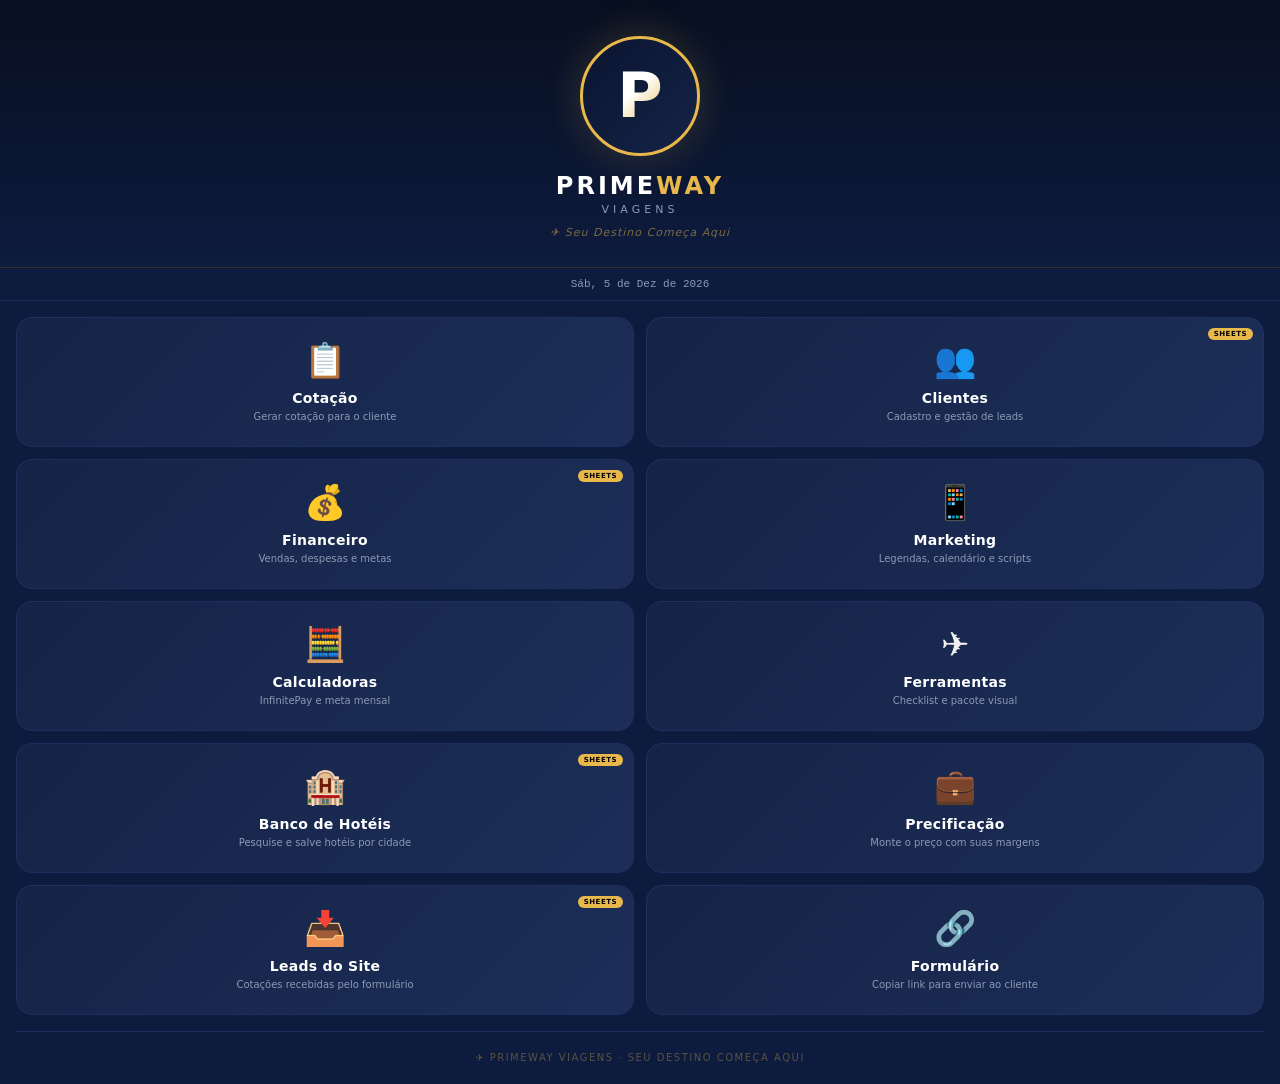
==== commit d9dae4eb: "Update index.html" ====
--- a/index.html
+++ b/index.html
@@ -30,6 +30,8 @@
     <div class="mod-card" onclick="ir('s-ferramentas')"><span class="mod-ico">✈️</span><div class="mod-name">Ferramentas</div><div class="mod-desc">Checklist e pacote visual</div></div>
     <div class="mod-card" onclick="ir('s-hoteis')"><span class="mod-ico">🏨</span><div class="mod-name">Banco de Hotéis</div><div class="mod-desc">Pesquise e salve hotéis por cidade</div><div class="mod-badge">SHEETS</div></div>
     <div class="mod-card" onclick="ir('s-precificacao')"><span class="mod-ico">💼</span><div class="mod-name">Precificação</div><div class="mod-desc">Monte o preço com suas margens</div></div>
+    <div class="mod-card" onclick="abrirLeads()"><span class="mod-ico">📥</span><div class="mod-name">Leads do Site</div><div class="mod-desc">Cotações recebidas pelo formulário</div><div class="mod-badge">SHEETS</div></div>
+    <div class="mod-card" onclick="copiarFormLink()"><span class="mod-ico">🔗</span><div class="mod-name">Formulário</div><div class="mod-desc">Copiar link para enviar ao cliente</div></div>
   </div>
   <div class="home-footer">✈️ PRIMEWAY VIAGENS · SEU DESTINO COMEÇA AQUI</div>
 </div>
@@ -288,8 +290,7 @@
   <button class="btn-sec" onclick="fOv('ov-fin-m')">Cancelar</button>
 </div></div>
 
-
-<!-- ═══ HOTÉIS ═══ -->
+<!-- HOTÉIS -->
 <div class="screen" id="s-hoteis">
   <div class="mod-header">
     <button class="back-btn" onclick="voltar()">← Voltar</button>
@@ -369,5 +370,31 @@
 <div class="toast" id="toast"></div>
 <script src="app-part1.js"></script>
 <script src="app-part2.js"></script>
+
+<!-- FUNÇÕES DOS NOVOS CARDS -->
+<script>
+  const FORM_URL = 'https://araujoalef.github.io/prime/cotacao.html';
+  const LEADS_URL = 'https://docs.google.com/spreadsheets/d/1xoQ6fli03QkYZh-6vwYBrqHRpAiYeDbc7vOy8-LmqBw/edit';
+
+  function abrirLeads() {
+    window.open(LEADS_URL, '_blank');
+  }
+
+  function copiarFormLink() {
+    navigator.clipboard.writeText(FORM_URL).then(() => {
+      mostrarToast('🔗 Link copiado!');
+    }).catch(() => {
+      mostrarToast('❌ Erro ao copiar');
+    });
+  }
+
+  function mostrarToast(msg) {
+    const t = document.getElementById('toast');
+    if (!t) return;
+    t.textContent = msg;
+    t.classList.add('show');
+    setTimeout(() => t.classList.remove('show'), 2500);
+  }
+</script>
 </body>
 </html>
--- a/style.css
+++ b/style.css
@@ -219,4 +219,3 @@
 .ht-det-lbl{font-size:8px;font-weight:700;color:var(--muted);letter-spacing:.8px;text-transform:uppercase;margin-bottom:2px;}
 .ht-det-val{font-size:12px;font-weight:700;color:var(--text);}
 .ht-obs{background:var(--navy3);border-radius:7px;padding:8px 10px;font-size:11px;color:var(--muted);line-height:1.5;margin-bottom:8px;}
-
